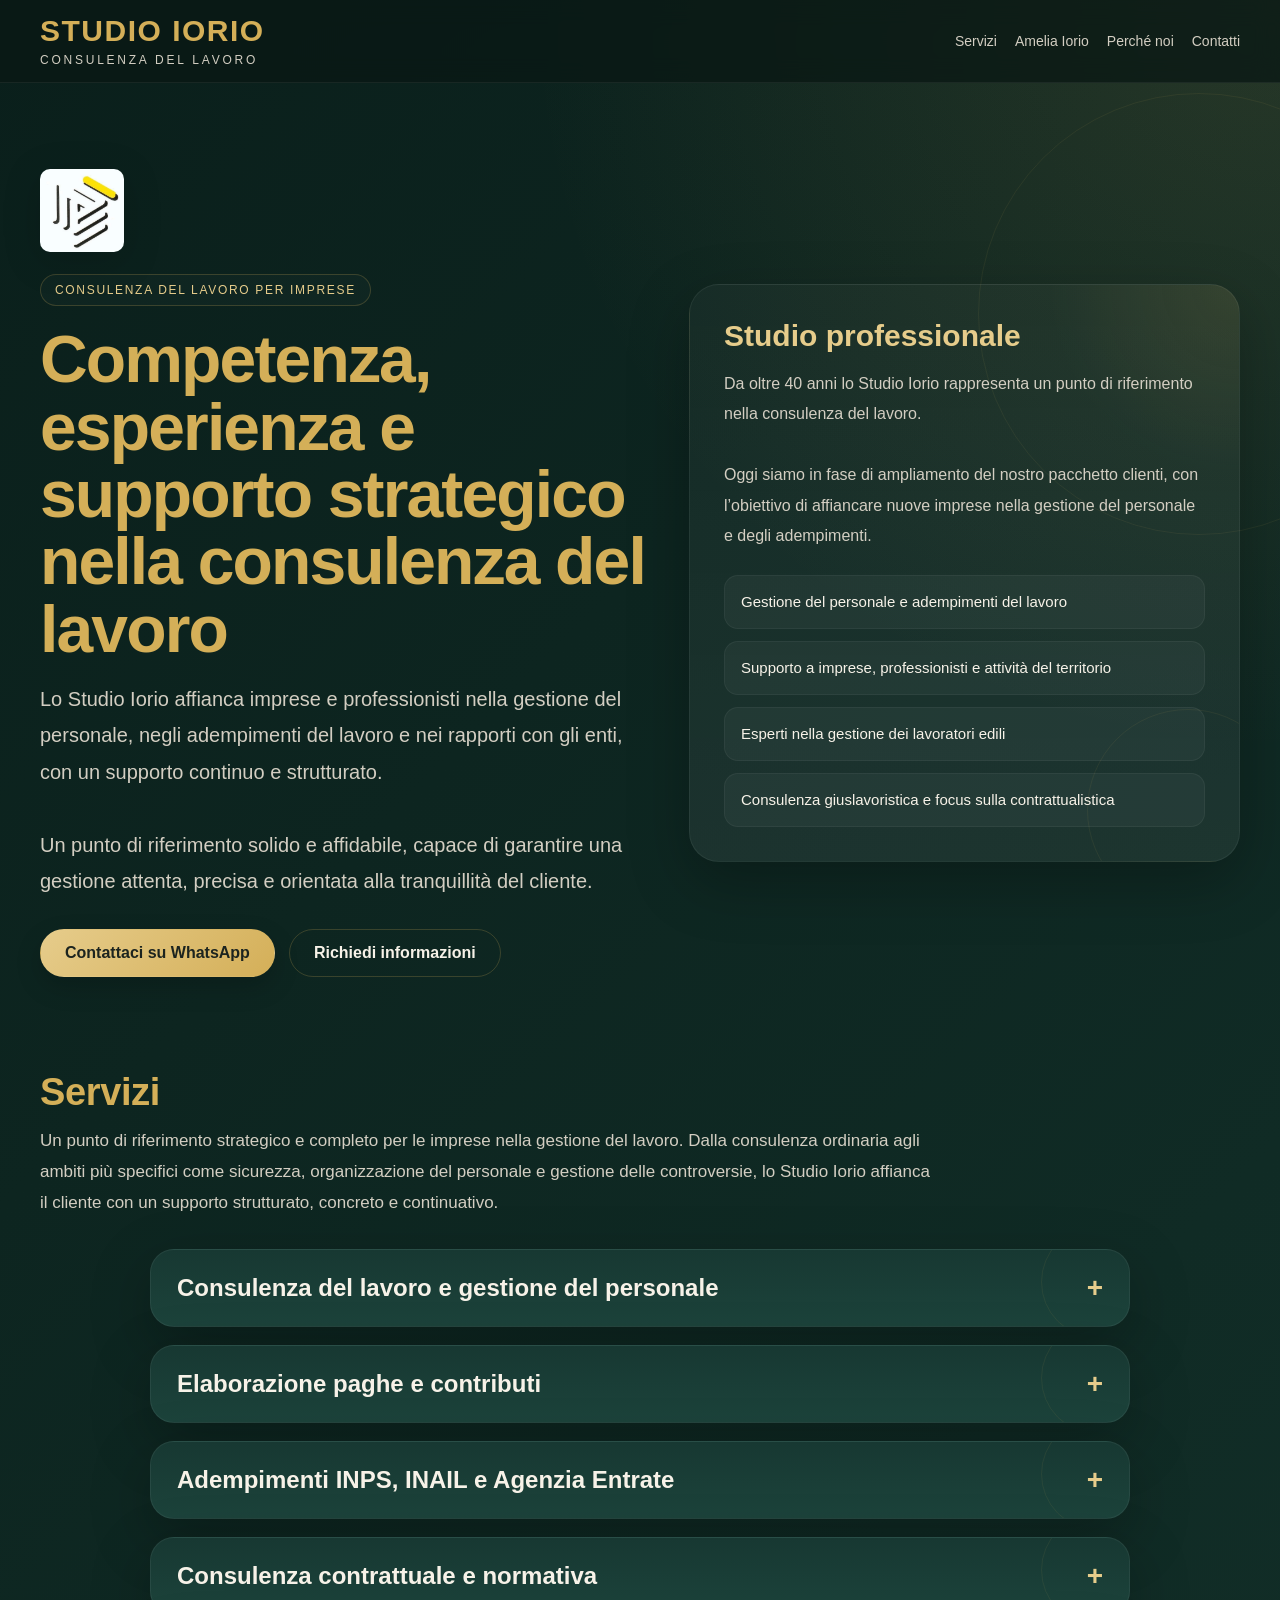
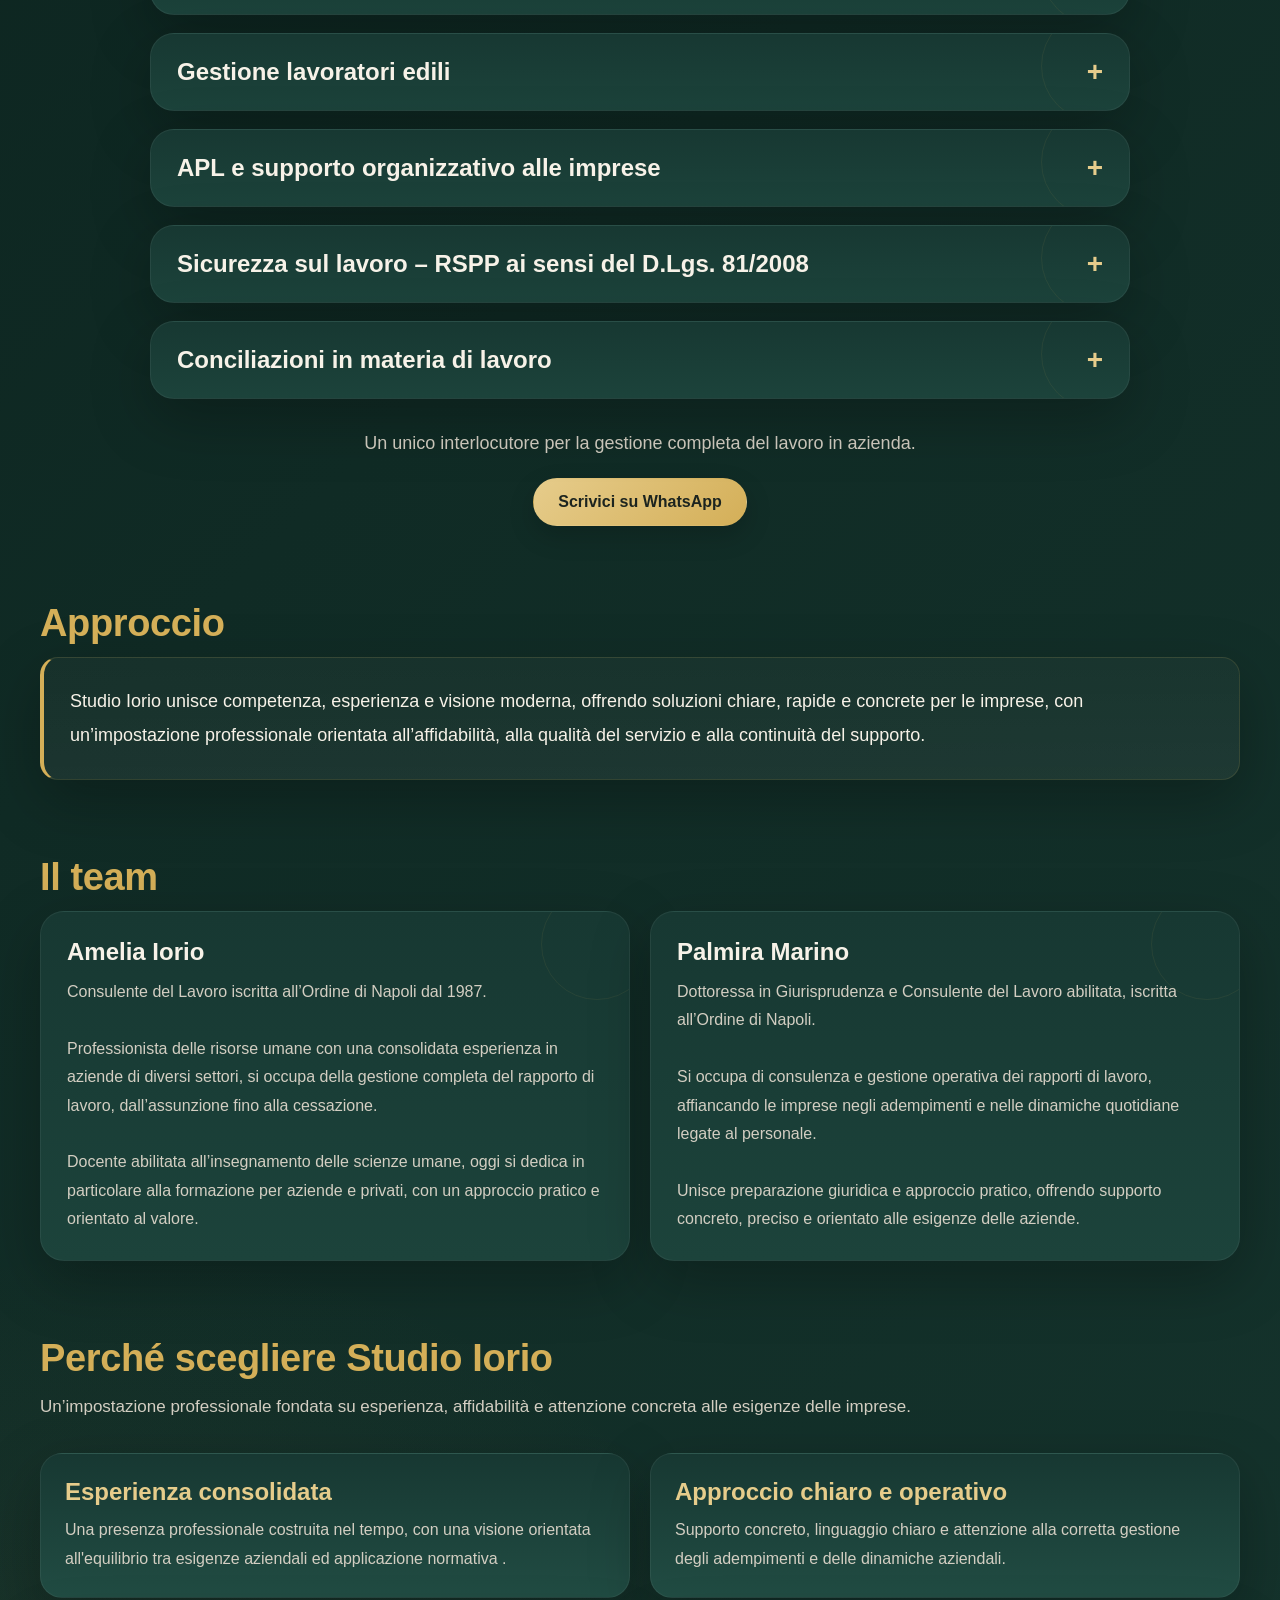
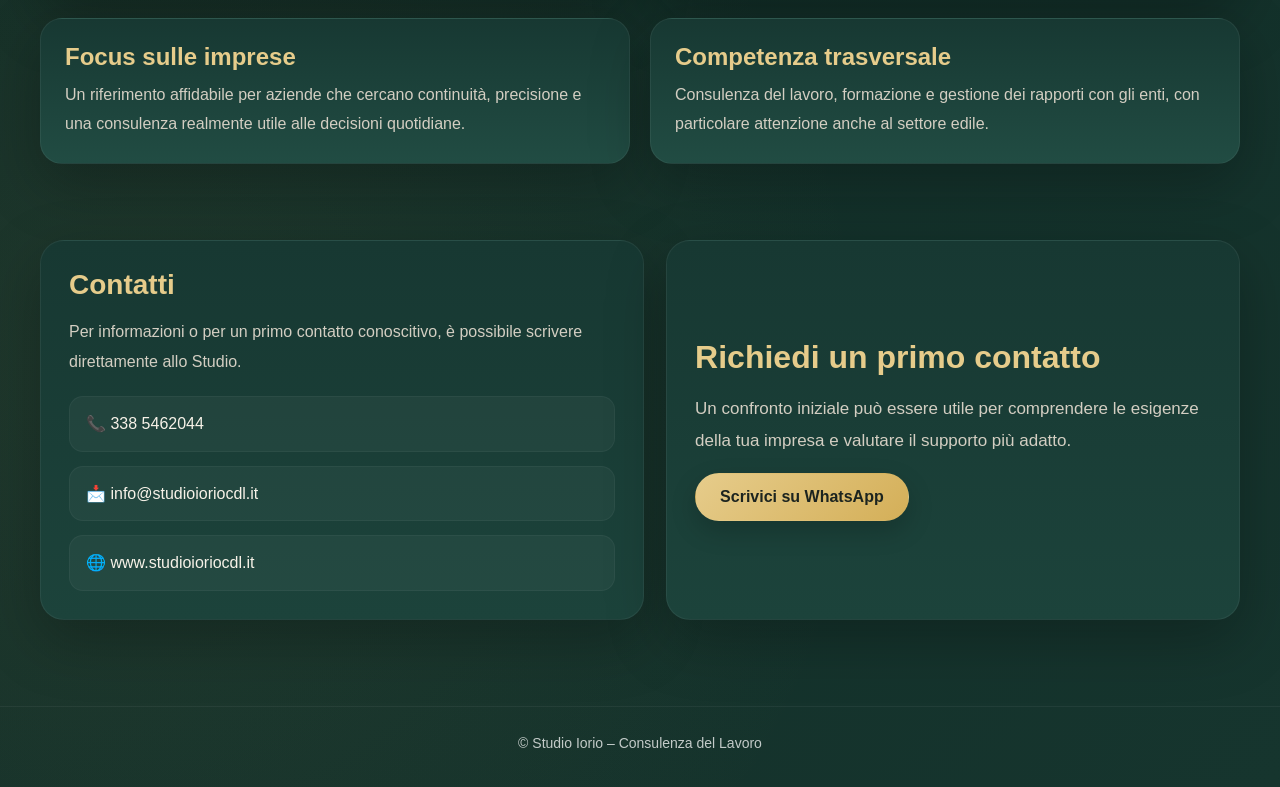
==== index.html @ 396cb338 "Update index.html Aggiornamento sezione servizi con menu a tendina" ====
<!DOCTYPE html>
<html lang="it">
<head>
  <meta charset="UTF-8" />
  <meta name="viewport" content="width=device-width, initial-scale=1.0" />
  <title>Studio Iorio | Consulenza del Lavoro</title>
  <meta name="description" content="Studio Iorio - Consulenza del Lavoro. Gestione del personale, paghe e contributi, adempimenti INPS, INAIL e supporto alle imprese." />
  <style>
    :root{
      --bg:#0a1f1b;
      --bg-2:#102b25;
      --bg-3:#16352e;
      --panel:#173832;
      --panel-2:#1c433b;
      --panel-3:#214c43;
      --gold:#d4af58;
      --gold-soft:#e6cc8b;
      --text:#f7f2e8;
      --muted:#d3cec2;
      --line:rgba(212,175,88,.22);
      --line-soft:rgba(255,255,255,.06);
      --shadow:0 20px 60px rgba(0,0,0,.26);
      --radius:24px;
      --max:1200px;
    }

    *{box-sizing:border-box}
    html{scroll-behavior:smooth}
    body{
      margin:0;
      font-family:-apple-system, BlinkMacSystemFont, "Segoe UI", Roboto, Arial, sans-serif;
      color:var(--text);
      background:
        radial-gradient(circle at top right, rgba(212,175,88,.13), transparent 18%),
        radial-gradient(circle at 10% 90%, rgba(212,175,88,.07), transparent 20%),
        linear-gradient(135deg, var(--bg) 0%, var(--bg-2) 46%, var(--bg-3) 100%);
    }

    .container{
      width:min(var(--max), calc(100% - 42px));
      margin:0 auto;
    }

    .topbar{
      position:sticky;
      top:0;
      z-index:50;
      backdrop-filter: blur(12px);
      background:rgba(10,24,21,.76);
      border-bottom:1px solid var(--line-soft);
    }

    .topbar-inner{
      display:flex;
      justify-content:space-between;
      align-items:center;
      gap:20px;
      padding:16px 0;
    }

    .brand{
      display:flex;
      flex-direction:column;
      line-height:1;
    }

    .brand-title{
      color:var(--gold);
      font-size:30px;
      font-weight:800;
      letter-spacing:.05em;
    }

    .brand-sub{
      color:var(--muted);
      font-size:12px;
      text-transform:uppercase;
      letter-spacing:.23em;
      margin-top:8px;
    }

    .nav{
      display:flex;
      gap:18px;
      align-items:center;
      flex-wrap:wrap;
    }

    .nav a{
      color:var(--muted);
      text-decoration:none;
      font-size:14px;
      transition:.2s ease;
    }

    .nav a:hover{
      color:var(--gold-soft);
    }

    .btn{
      display:inline-flex;
      align-items:center;
      justify-content:center;
      padding:14px 24px;
      border-radius:999px;
      text-decoration:none;
      font-weight:700;
      transition:.2s ease;
      border:1px solid transparent;
      cursor:pointer;
      white-space:nowrap;
    }

    .btn-primary{
      background:linear-gradient(135deg, var(--gold-soft), var(--gold));
      color:#1c241f;
      box-shadow:0 10px 26px rgba(0,0,0,.18);
    }

    .btn-primary:hover{
      transform:translateY(-1px);
      filter:brightness(1.03);
    }

    .btn-secondary{
      background:transparent;
      color:var(--text);
      border-color:var(--line);
    }

    .btn-secondary:hover{
      background:rgba(255,255,255,.04);
    }

    .hero{
      padding:86px 0 56px;
      position:relative;
      overflow:hidden;
    }

    .hero::before{
      content:"";
      position:absolute;
      right:-140px;
      top:10px;
      width:440px;
      height:440px;
      border-radius:50%;
      border:1px solid rgba(212,175,88,.08);
      pointer-events:none;
    }

    .hero-grid{
      display:grid;
      grid-template-columns:1.05fr .95fr;
      gap:40px;
      align-items:center;
    }

    .hero-logo{
      width:84px;
      height:auto;
      display:block;
      margin:0 0 22px;
      border-radius:10px;
      filter:drop-shadow(0 8px 18px rgba(0,0,0,.16));
    }

    .eyebrow{
      display:inline-block;
      color:var(--gold-soft);
      border:1px solid var(--line);
      border-radius:999px;
      padding:8px 14px;
      font-size:12px;
      text-transform:uppercase;
      letter-spacing:.14em;
      margin-bottom:20px;
      background:rgba(255,255,255,.02);
    }

    h1{
      margin:0 0 18px;
      font-size:66px;
      line-height:1.02;
      letter-spacing:-.028em;
      color:var(--gold);
      max-width:780px;
    }

    .hero p{
      margin:0;
      color:var(--muted);
      font-size:20px;
      line-height:1.82;
      max-width:760px;
    }

    .hero-actions{
      display:flex;
      gap:14px;
      margin-top:30px;
      flex-wrap:wrap;
    }

    .hero-card{
      background:
        radial-gradient(circle at top right, rgba(212,175,88,.10), transparent 24%),
        linear-gradient(180deg, rgba(255,255,255,.03), rgba(255,255,255,.06));
      border:1px solid rgba(255,255,255,.06);
      border-radius:30px;
      padding:34px;
      box-shadow:var(--shadow);
      position:relative;
      overflow:hidden;
    }

    .hero-card::after{
      content:"";
      position:absolute;
      right:-50px;
      bottom:-50px;
      width:200px;
      height:200px;
      border-radius:50%;
      border:1px solid rgba(212,175,88,.08);
      pointer-events:none;
    }

    .hero-card h2{
      margin:0 0 16px;
      color:var(--gold-soft);
      font-size:30px;
    }

    .hero-card p{
      font-size:16px;
      line-height:1.9;
      color:var(--muted);
    }

    .mini-points{
      display:grid;
      gap:12px;
      margin-top:24px;
    }

    .mini-point{
      padding:14px 16px;
      background:rgba(255,255,255,.04);
      border:1px solid rgba(255,255,255,.05);
      border-radius:14px;
      color:var(--text);
      font-size:15px;
      line-height:1.6;
    }

    .section{
      padding:38px 0;
    }

    .section-title{
      color:var(--gold);
      font-size:38px;
      margin:0 0 12px;
      letter-spacing:-.01em;
    }

    .section-intro{
      margin:0 0 30px;
      color:var(--muted);
      font-size:17px;
      line-height:1.82;
      max-width:900px;
    }

    .services{
      display:grid;
      grid-template-columns:repeat(2, 1fr);
      gap:20px;
    }

    .service-card{
      background:linear-gradient(180deg, var(--panel), var(--panel-2));
      border:1px solid rgba(255,255,255,.06);
      border-radius:var(--radius);
      padding:26px;
      box-shadow:var(--shadow);
      transition:.2s ease;
      position:relative;
      overflow:hidden;
    }

    .service-card::before{
      content:"";
      position:absolute;
      right:-24px;
      top:-24px;
      width:110px;
      height:110px;
      border-radius:50%;
      border:1px solid rgba(212,175,88,.08);
      pointer-events:none;
    }

    .service-card:hover{
      transform:translateY(-2px);
      border-color:rgba(212,175,88,.22);
    }

    .service-card h3{
      margin:0 0 12px;
      color:var(--text);
      font-size:24px;
    }

    .service-card p{
      margin:0;
      color:var(--muted);
      font-size:16px;
      line-height:1.78;
    }
        .services-accordion{
      max-width: 980px;
      margin: 0 auto;
      display: grid;
      gap: 18px;
    }

    .accordion-item{
      background: linear-gradient(180deg, var(--panel), var(--panel-2));
      border: 1px solid rgba(255,255,255,.06);
      border-radius: var(--radius);
      box-shadow: var(--shadow);
      overflow: hidden;
      position: relative;
    }

    .accordion-item::before{
      content:"";
      position:absolute;
      right:-24px;
      top:-24px;
      width:110px;
      height:110px;
      border-radius:50%;
      border:1px solid rgba(212,175,88,.08);
      pointer-events:none;
    }

    .accordion-header{
      width:100%;
      background: transparent;
      border: none;
      color: var(--text);
      text-align: left;
      padding: 24px 26px;
      font-size: 24px;
      font-weight: 700;
      cursor: pointer;
      display:flex;
      align-items:center;
      justify-content:space-between;
      gap:20px;
    }

    .accordion-header span{
      color: var(--gold-soft);
      font-size: 28px;
      line-height: 1;
      transition: transform .2s ease;
      flex-shrink: 0;
    }

    .accordion-item.active .accordion-header span{
      transform: rotate(45deg);
    }

    .accordion-content{
      display: none;
      padding: 0 26px 24px 26px;
      color: var(--muted);
      font-size: 16px;
      line-height: 1.85;
      max-width: 92%;
    }

    .accordion-item.active .accordion-content{
      display:block;
    }

    .services-cta{
      margin-top: 28px;
      text-align:center;
    }

    .services-cta p{
      margin: 0 0 18px 0;
      color: var(--muted);
      font-size: 18px;
      line-height: 1.8;
    }

    .approach-box,
    .bio-box{
      background:linear-gradient(180deg, rgba(255,255,255,.03), rgba(255,255,255,.05));
      border:1px solid rgba(212,175,88,.14);
      border-left:4px solid var(--gold);
      border-radius:18px;
      padding:26px;
      box-shadow:var(--shadow);
    }

    .approach-box p,
    .bio-box p{
      margin:0;
      color:var(--text);
      font-size:18px;
      line-height:1.92;
    }

    .why-grid{
      display:grid;
      grid-template-columns:repeat(2, 1fr);
      gap:20px;
    }

    .why-card{
      background:linear-gradient(180deg, var(--panel), var(--panel-3));
      border:1px solid rgba(255,255,255,.06);
      border-radius:22px;
      padding:24px;
      box-shadow:var(--shadow);
    }

    .why-card h3{
      margin:0 0 10px;
      color:var(--gold-soft);
      font-size:24px;
    }

    .why-card p{
      margin:0;
      color:var(--muted);
      line-height:1.8;
      font-size:16px;
    }

    .contact-wrap{
      display:grid;
      grid-template-columns:1fr .95fr;
      gap:22px;
      align-items:stretch;
    }

    .contact-box{
      background:linear-gradient(180deg, var(--panel), var(--panel-2));
      border:1px solid rgba(255,255,255,.06);
      border-radius:var(--radius);
      padding:28px;
      box-shadow:var(--shadow);
    }

    .contact-box h3{
      margin:0 0 16px;
      color:var(--gold-soft);
      font-size:28px;
    }

    .contact-box p{
      margin:0 0 20px;
      color:var(--muted);
      line-height:1.85;
      font-size:16px;
    }

    .contact-list{
      display:grid;
      gap:14px;
      margin-top:18px;
    }

    .contact-item{
      padding:14px 16px;
      border-radius:14px;
      background:rgba(255,255,255,.04);
      border:1px solid rgba(255,255,255,.04);
      color:var(--text);
      font-size:16px;
      line-height:1.6;
    }

    .cta-panel{
      display:flex;
      flex-direction:column;
      justify-content:center;
      align-items:flex-start;
      gap:16px;
    }

    .cta-panel strong{
      color:var(--gold-soft);
      font-size:32px;
      line-height:1.2;
    }

    .cta-panel span{
      color:var(--muted);
      font-size:17px;
      line-height:1.9;
    }

    footer{
      margin-top:48px;
      padding:28px 0 36px;
      border-top:1px solid rgba(255,255,255,.05);
      text-align:center;
      font-size:14px;
      color:rgba(255,255,255,.74);
    }

    @media (max-width: 920px){
      .hero-grid,
      .services,
      .why-grid,
      .contact-wrap{
        grid-template-columns:1fr;
      }

      .topbar-inner{
        flex-direction:column;
        align-items:flex-start;
      }

      .nav{gap:12px}
      h1{font-size:44px}
      .hero p{font-size:18px}
    }
  </style>
</head>
<body>

  <header class="topbar">
    <div class="container topbar-inner">
      <div class="brand">
        <div class="brand-title">STUDIO IORIO</div>
        <div class="brand-sub">Consulenza del Lavoro</div>
      </div>

      <nav class="nav">
        <a href="#servizi">Servizi</a>
        <a href="#amelia-iorio">Amelia Iorio</a>
        <a href="#perche-sceglierci">Perché noi</a>
        <a href="#contatti">Contatti</a>
      </nav>
    </div>
  </header>

  <main>
    <section class="hero">
      <div class="container hero-grid">
        <div>
          <img src="logo-cdl.jpg" alt="Logo CdL" class="hero-logo">
          <div class="eyebrow">Consulenza del lavoro per imprese</div>
          <h1>Competenza, esperienza e supporto strategico nella consulenza del lavoro</h1>
          <p>
  Lo Studio Iorio affianca imprese e professionisti nella gestione del personale, negli adempimenti del lavoro e nei rapporti con gli enti, con un supporto continuo e strutturato.<br><br>
  Un punto di riferimento solido e affidabile, capace di garantire una gestione attenta, precisa e orientata alla tranquillità del cliente.
</p>

          <div class="hero-actions">
            <a class="btn btn-primary" href="https://wa.me/393385462044?text=Buongiorno%2C%20vorrei%20ricevere%20informazioni%20sui%20servizi%20dello%20Studio%20Iorio" target="_blank">Contattaci su WhatsApp</a>
            <a class="btn btn-secondary" href="#contatti">Richiedi informazioni</a>
          </div>
        </div>

        <div class="hero-card">
          <h2>Studio professionale</h2>
         <p>
  Da oltre 40 anni lo Studio Iorio rappresenta un punto di riferimento nella consulenza del lavoro.<br><br>
  Oggi siamo in fase di ampliamento del nostro pacchetto clienti, con l’obiettivo di affiancare nuove imprese nella gestione del personale e degli adempimenti.
</p>

          <div class="mini-points">
            <div class="mini-point">Gestione del personale e adempimenti del lavoro</div>
            <div class="mini-point">Supporto a imprese, professionisti e attività del territorio</div>
            <div class="mini-point">Esperti nella gestione dei lavoratori edili</div>
            <div class="mini-point">Consulenza giuslavoristica e focus sulla contrattualistica</div>
          </div>
        </div>
      </div>
    </section>

       <section id="servizi" class="section">
      <div class="container">
        <h2 class="section-title">Servizi</h2>
        <p class="section-intro">
          Un punto di riferimento strategico e completo per le imprese nella gestione del lavoro.
          Dalla consulenza ordinaria agli ambiti più specifici come sicurezza, organizzazione del personale e gestione delle controversie, lo Studio Iorio affianca il cliente con un supporto strutturato, concreto e continuativo.
        </p>

        <div class="services-accordion">

          <div class="accordion-item">
            <button class="accordion-header">
              Consulenza del lavoro e gestione del personale
              <span>+</span>
            </button>
            <div class="accordion-content">
              Dall’instaurazione del rapporto di lavoro alla sua cessazione, con supporto costante nelle dinamiche amministrative, organizzative e nella corretta gestione del personale dipendente.
            </div>
          </div>

          <div class="accordion-item">
            <button class="accordion-header">
              Elaborazione paghe e contributi
              <span>+</span>
            </button>
            <div class="accordion-content">
              Cedolini paga, CU, F24, Uniemens e gestione completa degli adempimenti periodici connessi al personale, con attenzione alla precisione operativa e alla continuità del servizio.
            </div>
          </div>

          <div class="accordion-item">
            <button class="accordion-header">
              Adempimenti INPS, INAIL e Agenzia Entrate
              <span>+</span>
            </button>
            <div class="accordion-content">
              Gestione puntuale e conforme delle posizioni aziendali, delle scadenze e dei rapporti con gli enti, per garantire al cliente serenità e controllo degli adempimenti.
            </div>
          </div>

          <div class="accordion-item">
            <button class="accordion-header">
              Consulenza contrattuale e normativa
              <span>+</span>
            </button>
            <div class="accordion-content">
              Supporto nelle scelte aziendali, nella corretta applicazione dei contratti collettivi e nella gestione dei rapporti di lavoro, con attenzione agli equilibri tra esigenze imprenditoriali e rispetto della normativa.
            </div>
          </div>

          <div class="accordion-item">
            <button class="accordion-header">
              Gestione lavoratori edili
              <span>+</span>
            </button>
            <div class="accordion-content">
              Assistenza specializzata nella gestione dei lavoratori edili, con attenzione agli aspetti contrattuali, contributivi e agli adempimenti specifici del settore.
            </div>
          </div>

          <div class="accordion-item">
            <button class="accordion-header">
              APL e supporto organizzativo alle imprese
              <span>+</span>
            </button>
            <div class="accordion-content">
              Affiancamento nella gestione delle risorse umane e nell’organizzazione del lavoro in azienda, con un approccio pratico, operativo e orientato all’efficienza.
            </div>
          </div>

          <div class="accordion-item">
            <button class="accordion-header">
              Sicurezza sul lavoro – RSPP ai sensi del D.Lgs. 81/2008
              <span>+</span>
            </button>
            <div class="accordion-content">
              Supporto in materia di sicurezza sul lavoro e assunzione dell’incarico di RSPP ai sensi del D.Lgs. 81/2008, con attenzione agli obblighi aziendali e alla corretta gestione documentale.
            </div>
          </div>

          <div class="accordion-item">
            <button class="accordion-header">
              Conciliazioni in materia di lavoro
              <span>+</span>
            </button>
            <div class="accordion-content">
              Assistenza nella gestione delle controversie in materia di lavoro e nelle procedure conciliative, con l’obiettivo di tutelare l’azienda e ridurre il rischio di contenzioso.
            </div>
          </div>

        </div>

        <div class="services-cta">
          <p>
            Un unico interlocutore per la gestione completa del lavoro in azienda.
          </p>
          <a class="btn btn-primary" href="https://wa.me/393385462044?text=Buongiorno%2C%20vorrei%20ricevere%20informazioni%20sui%20servizi%20dello%20Studio%20Iorio" target="_blank">
            Scrivici su WhatsApp
          </a>
        </div>
      </div>
    </section>

    <section id="approccio" class="section">
      <div class="container">
        <h2 class="section-title">Approccio</h2>
        <div class="approach-box">
          <p>
            Studio Iorio unisce competenza, esperienza e visione moderna, offrendo soluzioni chiare, rapide e concrete per le imprese, con un’impostazione professionale orientata all’affidabilità, alla qualità del servizio e alla continuità del supporto.
          </p>
        </div>
      </div>
    </section>

    <section id="amelia-iorio" class="section">
  <div class="container">
    <h2 class="section-title">Il team</h2>

    <div class="services">

      <!-- AMELIA IORIO -->
      <article class="service-card">
        <h3>Amelia Iorio</h3>
        <p>
          Consulente del Lavoro iscritta all’Ordine di Napoli dal 1987.<br><br>
          Professionista delle risorse umane con una consolidata esperienza in aziende di diversi settori, si occupa della gestione completa del rapporto di lavoro, dall’assunzione fino alla cessazione.<br><br>
          Docente abilitata all’insegnamento delle scienze umane, oggi si dedica in particolare alla formazione per aziende e privati, con un approccio pratico e orientato al valore.
        </p>
      </article>

      <!-- PALMIRA MARINO -->
      <article class="service-card">
        <h3>Palmira Marino</h3>
        <p>
          Dottoressa in Giurisprudenza e Consulente del Lavoro abilitata, iscritta all’Ordine di Napoli.<br><br>
          Si occupa di consulenza e gestione operativa dei rapporti di lavoro, affiancando le imprese negli adempimenti e nelle dinamiche quotidiane legate al personale.<br><br>
          Unisce preparazione giuridica e approccio pratico, offrendo supporto concreto, preciso e orientato alle esigenze delle aziende.
        </p>
      </article>

    </div>
  </div>
</section>

    <section id="perche-sceglierci" class="section">
      <div class="container">
        <h2 class="section-title">Perché scegliere Studio Iorio</h2>
        <p class="section-intro">
          Un’impostazione professionale fondata su esperienza, affidabilità e attenzione concreta alle esigenze delle imprese.
        </p>

        <div class="why-grid">
          <article class="why-card">
            <h3>Esperienza consolidata</h3>
            <p>
              Una presenza professionale costruita nel tempo, con una visione orientata all'equilibrio tra esigenze aziendali ed applicazione normativa .
            </p>
          </article>

          <article class="why-card">
            <h3>Approccio chiaro e operativo</h3>
            <p>
              Supporto concreto, linguaggio chiaro e attenzione alla corretta gestione degli adempimenti e delle dinamiche aziendali.
            </p>
          </article>

          <article class="why-card">
            <h3>Focus sulle imprese</h3>
            <p>
              Un riferimento affidabile per aziende che cercano continuità, precisione e una consulenza realmente utile alle decisioni quotidiane.
            </p>
          </article>

          <article class="why-card">
            <h3>Competenza trasversale</h3>
            <p>
              Consulenza del lavoro, formazione e gestione dei rapporti con gli enti, con particolare attenzione anche al settore edile.
            </p>
          </article>
        </div>
      </div>
    </section>

    <section id="contatti" class="section">
      <div class="container contact-wrap">
        <div class="contact-box">
          <h3>Contatti</h3>
          <p>
            Per informazioni o per un primo contatto conoscitivo, è possibile scrivere direttamente allo Studio.
          </p>

          <div class="contact-list">
            <div class="contact-item">📞 338 5462044</div>
            <div class="contact-item">📩 info@studioioriocdl.it</div>
            <div class="contact-item">🌐 www.studioioriocdl.it</div>
          </div>
        </div>

        <div class="contact-box cta-panel">
          <strong>Richiedi un primo contatto</strong>
          <span>
            Un confronto iniziale può essere utile per comprendere le esigenze della tua impresa e valutare il supporto più adatto.
          </span>
          <a class="btn btn-primary" href="https://wa.me/393385462044?text=Buongiorno%2C%20vorrei%20ricevere%20informazioni%20sui%20servizi%20dello%20Studio%20Iorio" target="_blank">Scrivici su WhatsApp</a>
        </div>
      </div>
    </section>
  </main>

  <footer>
    © Studio Iorio – Consulenza del Lavoro 
  </footer>

  <script>
    document.querySelectorAll('.accordion-header').forEach(button => {
      button.addEventListener('click', () => {
        const item = button.parentElement;
        item.classList.toggle('active');
      });
    });
  </script>

</body>
</html>

</body>
</html>
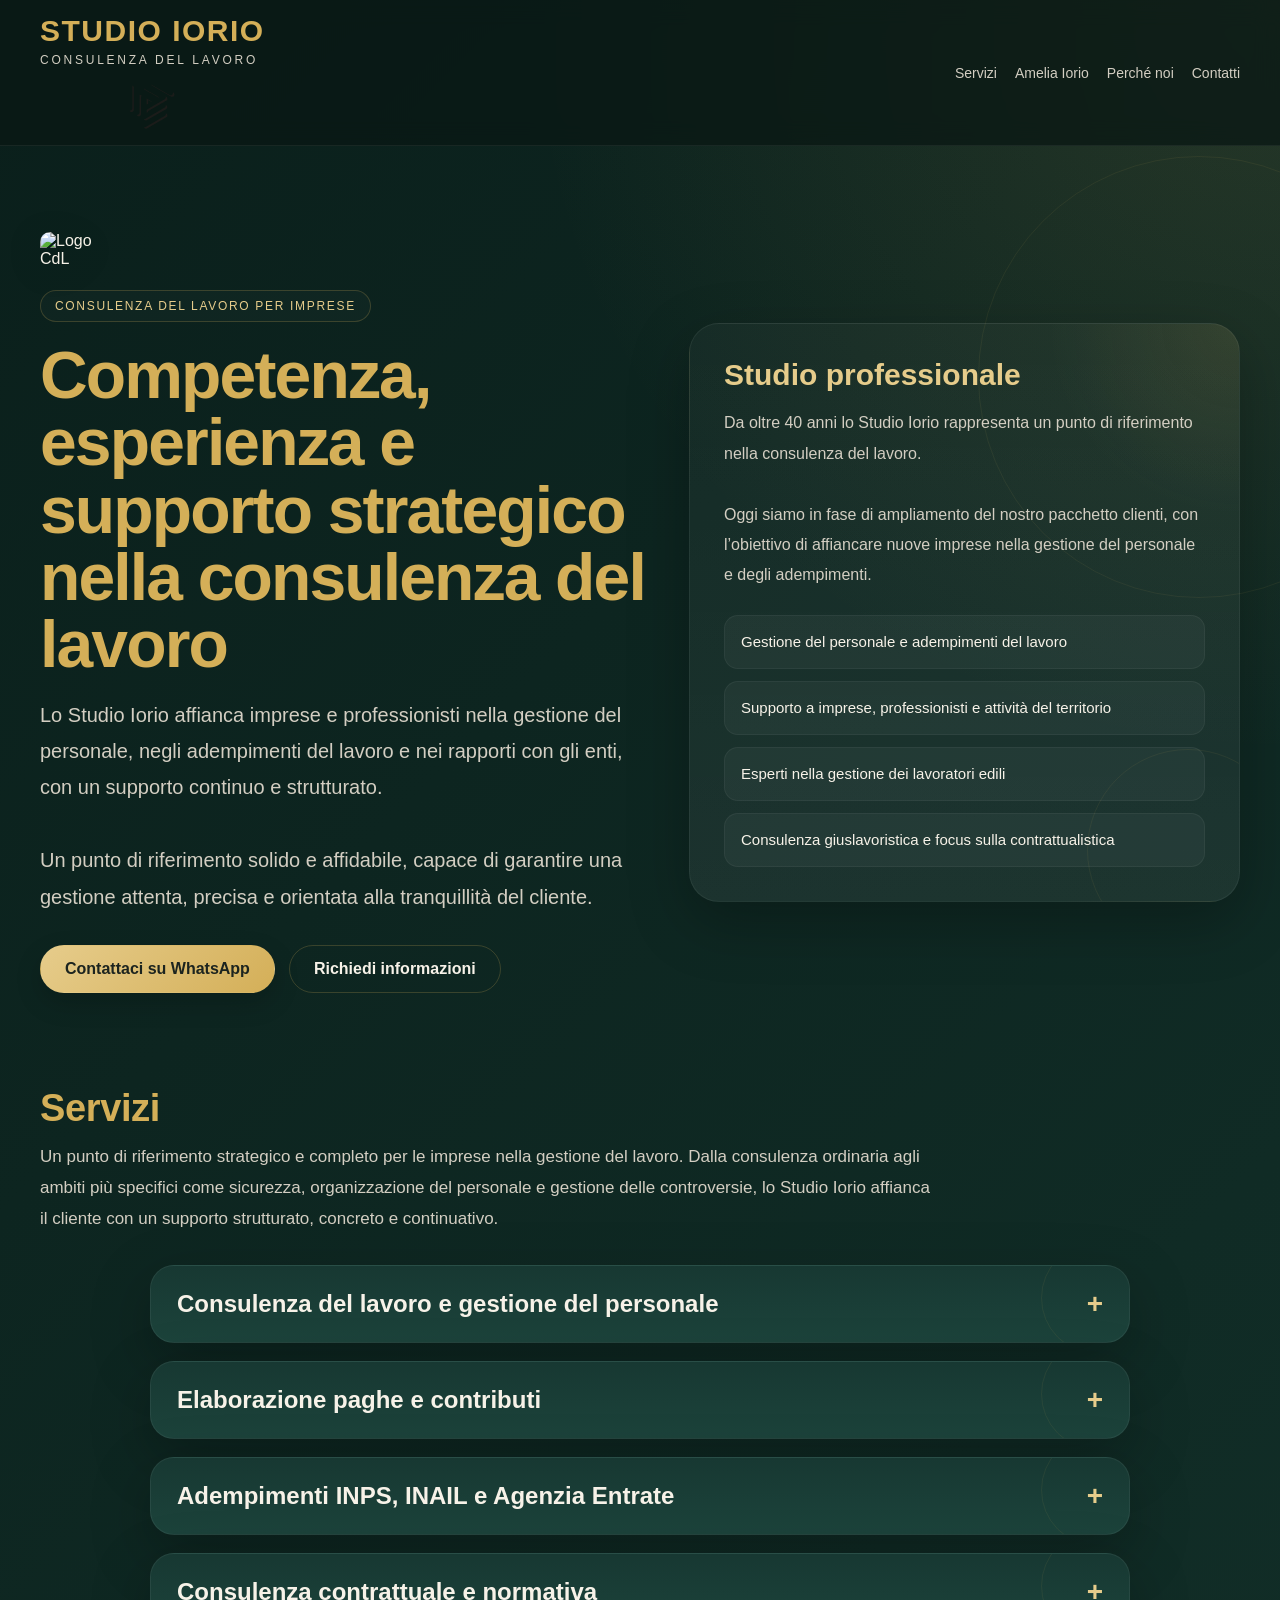
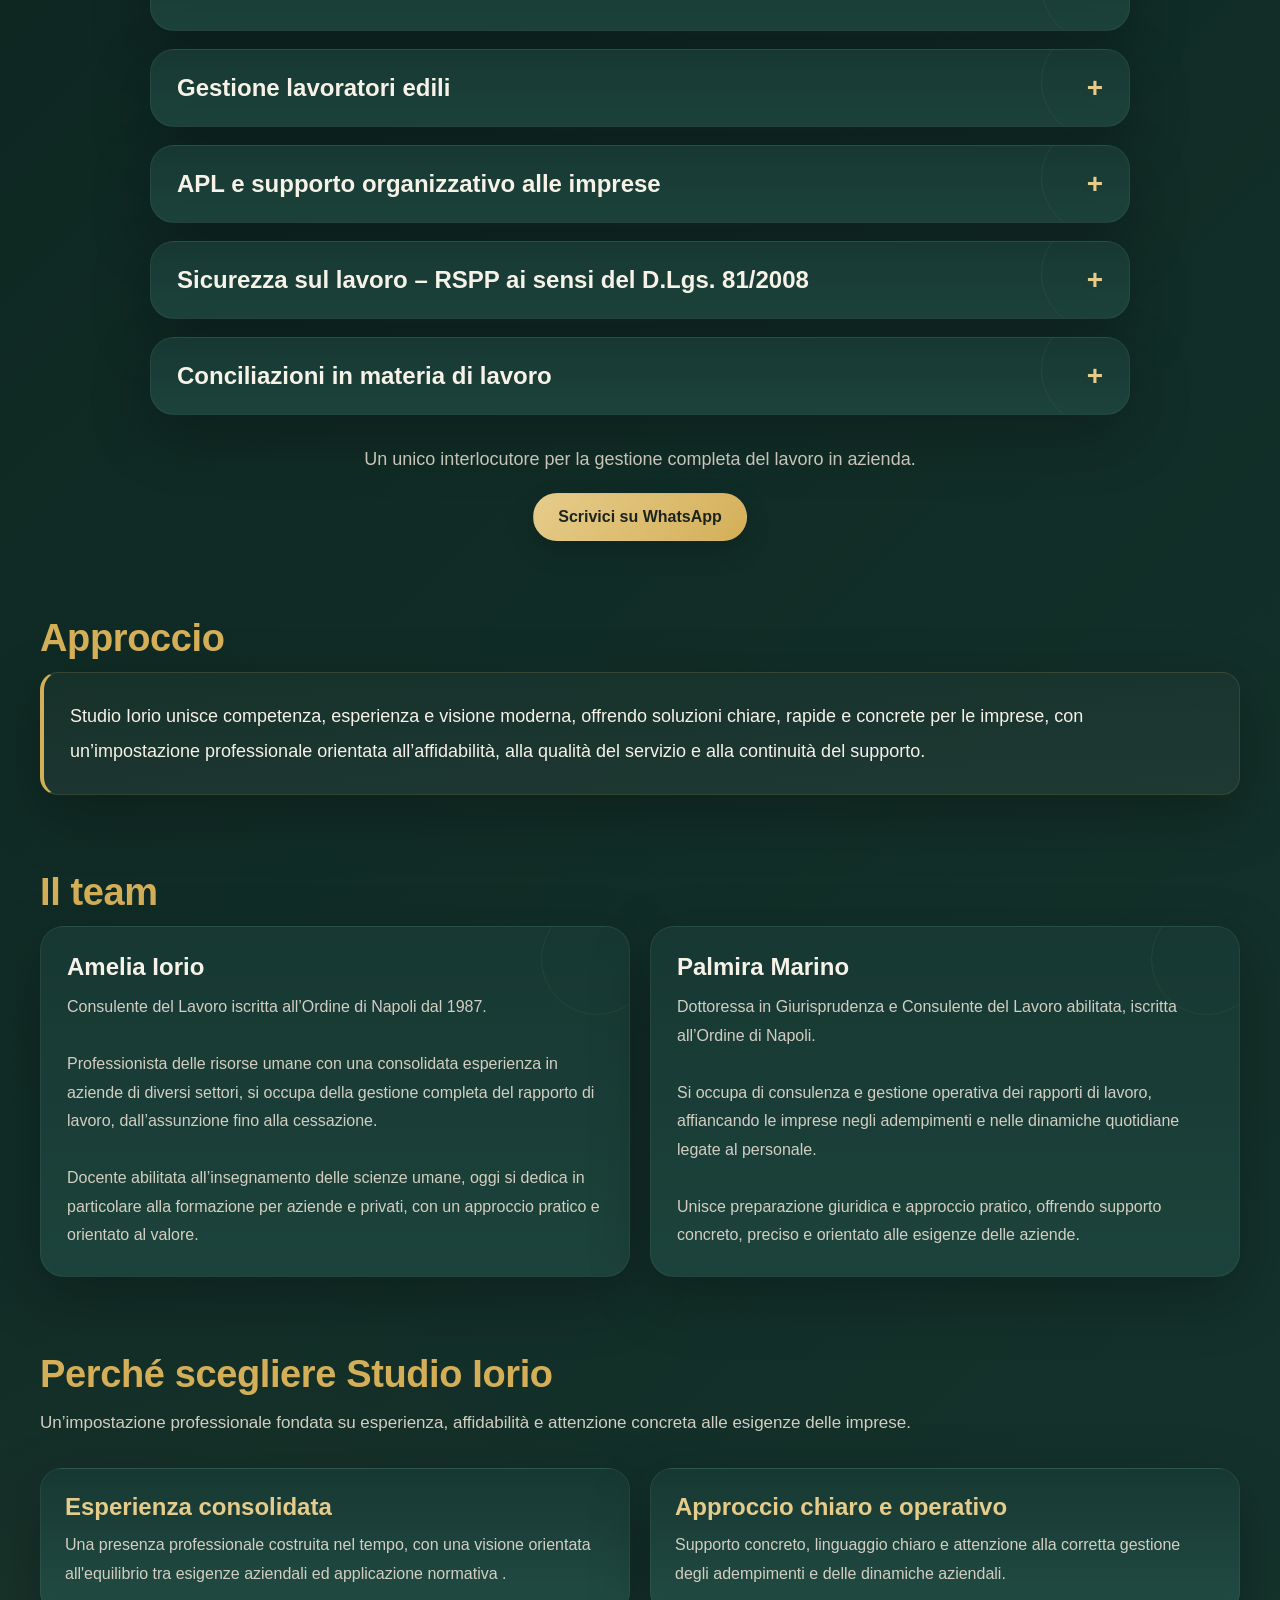
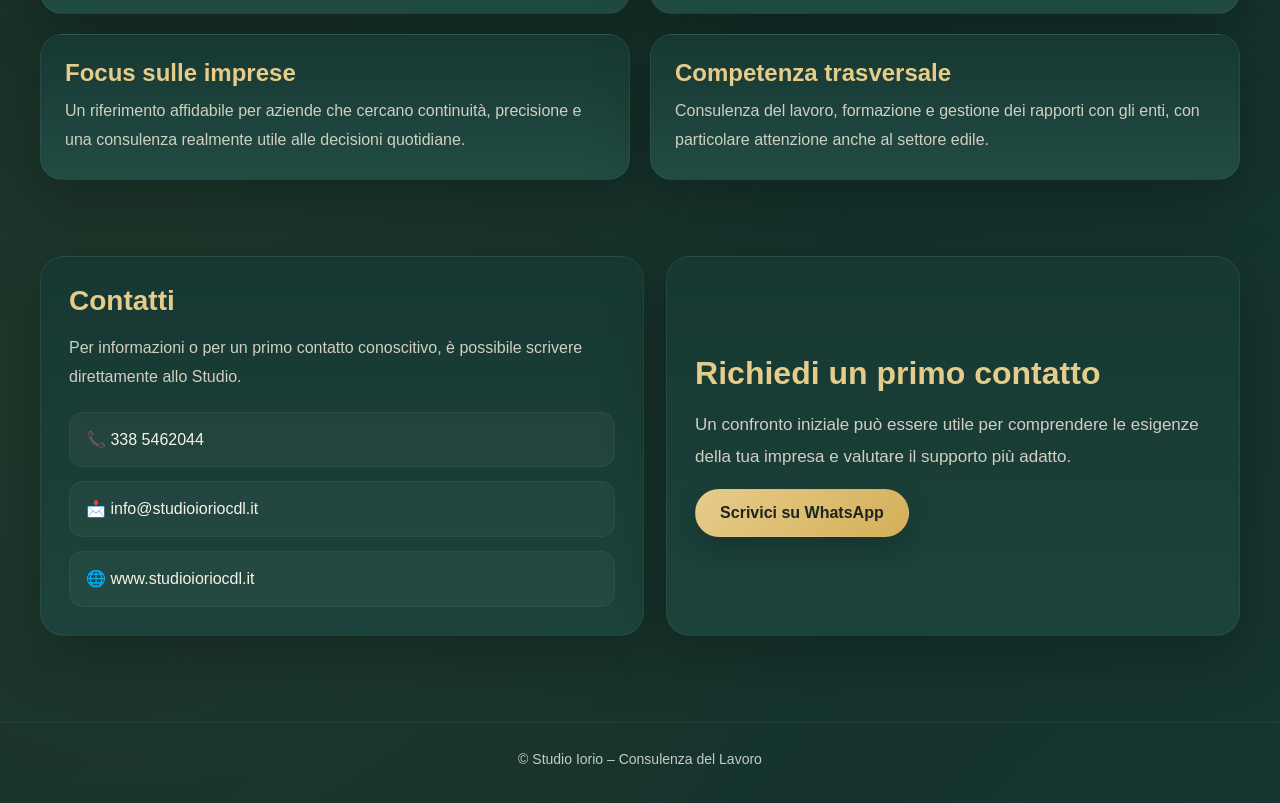
==== commit 4603fa63: "Update index.html" ====
--- a/index.html
+++ b/index.html
@@ -518,8 +518,22 @@
       font-size:14px;
       color:rgba(255,255,255,.74);
     }
-
-    @media (max-width: 920px){
+.brand{
+  display:flex;
+  align-items:center;
+  gap:18px;
+}
+
+.brand-left{
+  display:flex;
+  flex-direction:column;
+}
+
+.brand-logo-cdl{
+  width:46px;
+  height:auto;
+  opacity:.95;
+}    @media (max-width: 920px){
       .hero-grid,
       .services,
       .why-grid,
@@ -542,10 +556,14 @@
 
   <header class="topbar">
     <div class="container topbar-inner">
-      <div class="brand">
-        <div class="brand-title">STUDIO IORIO</div>
-        <div class="brand-sub">Consulenza del Lavoro</div>
-      </div>
+    <div class="brand">
+  <div class="brand-left">
+    <div class="brand-title">STUDIO IORIO</div>
+    <div class="brand-sub">Consulenza del Lavoro</div>
+  </div>
+
+  <img src="logo-cdl-line.svg" alt="Logo Consulenti del Lavoro" class="brand-logo-cdl">
+</div>
 
       <nav class="nav">
         <a href="#servizi">Servizi</a>
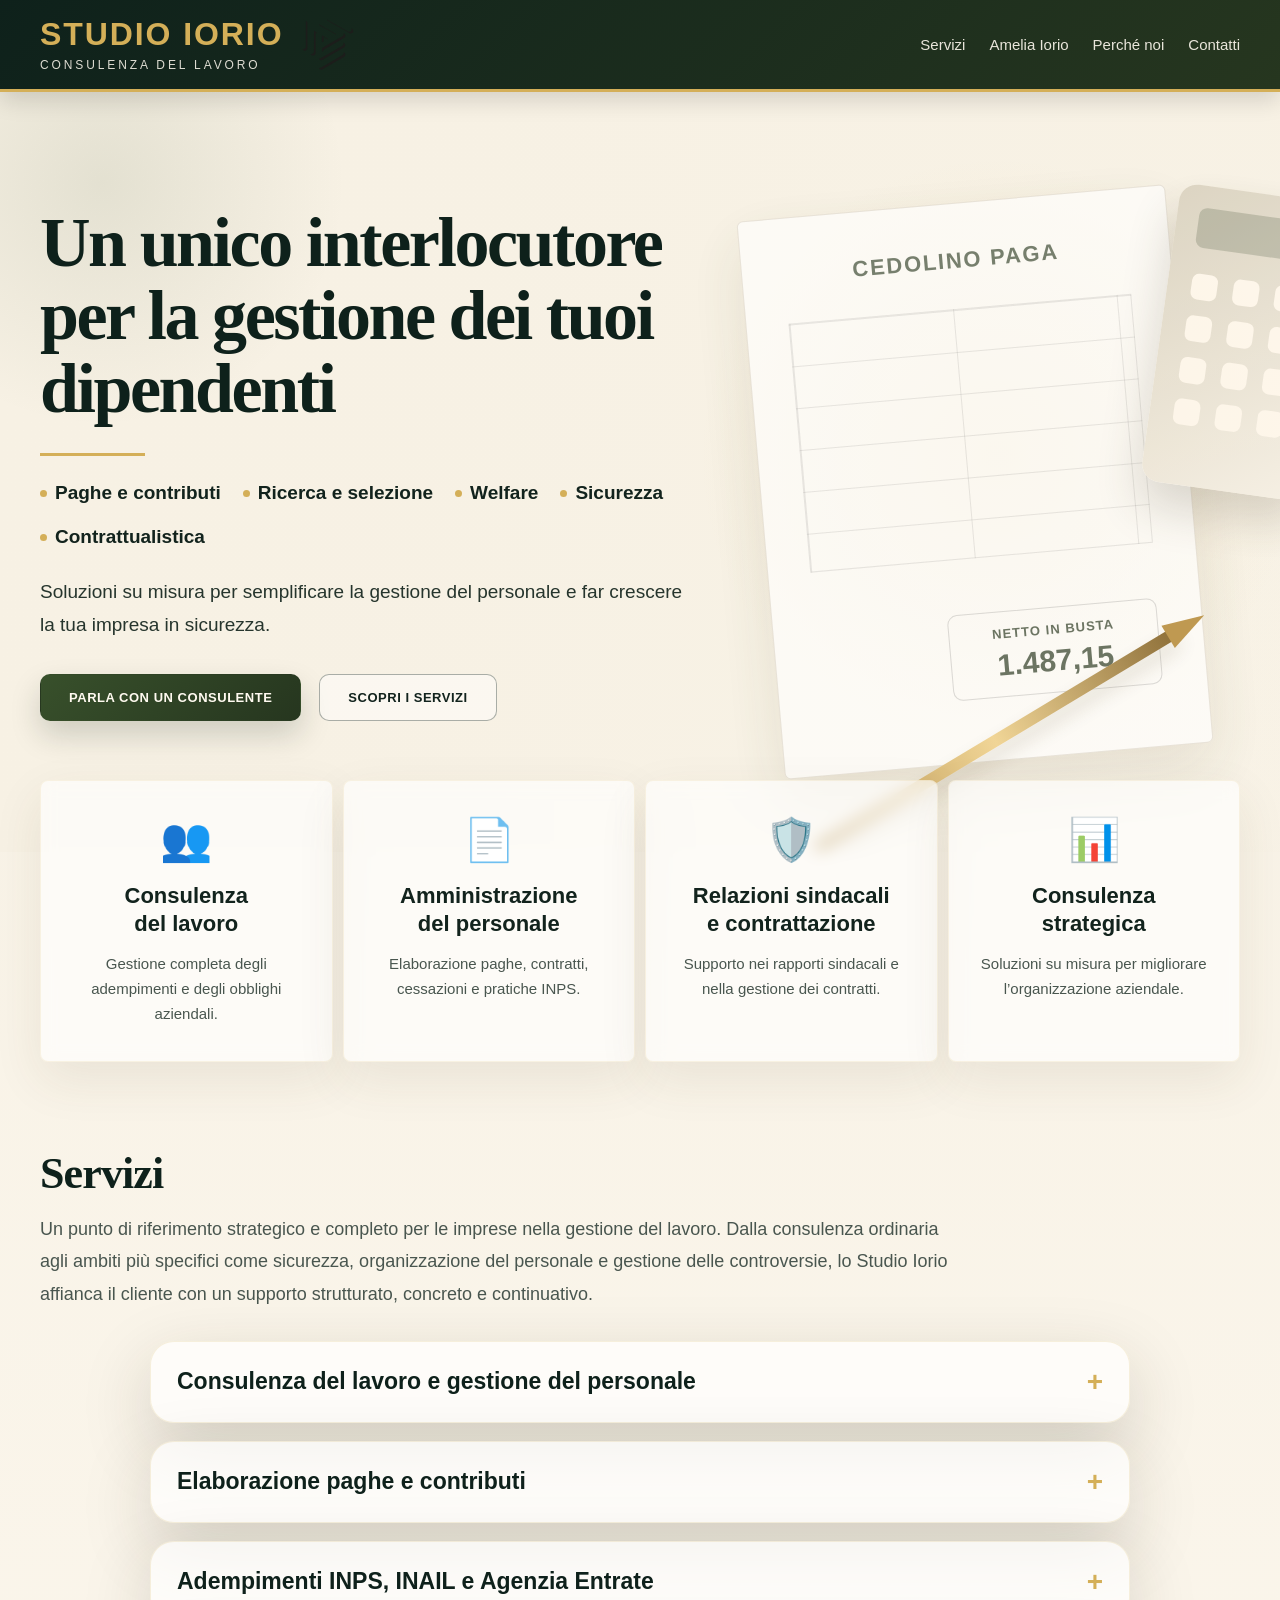
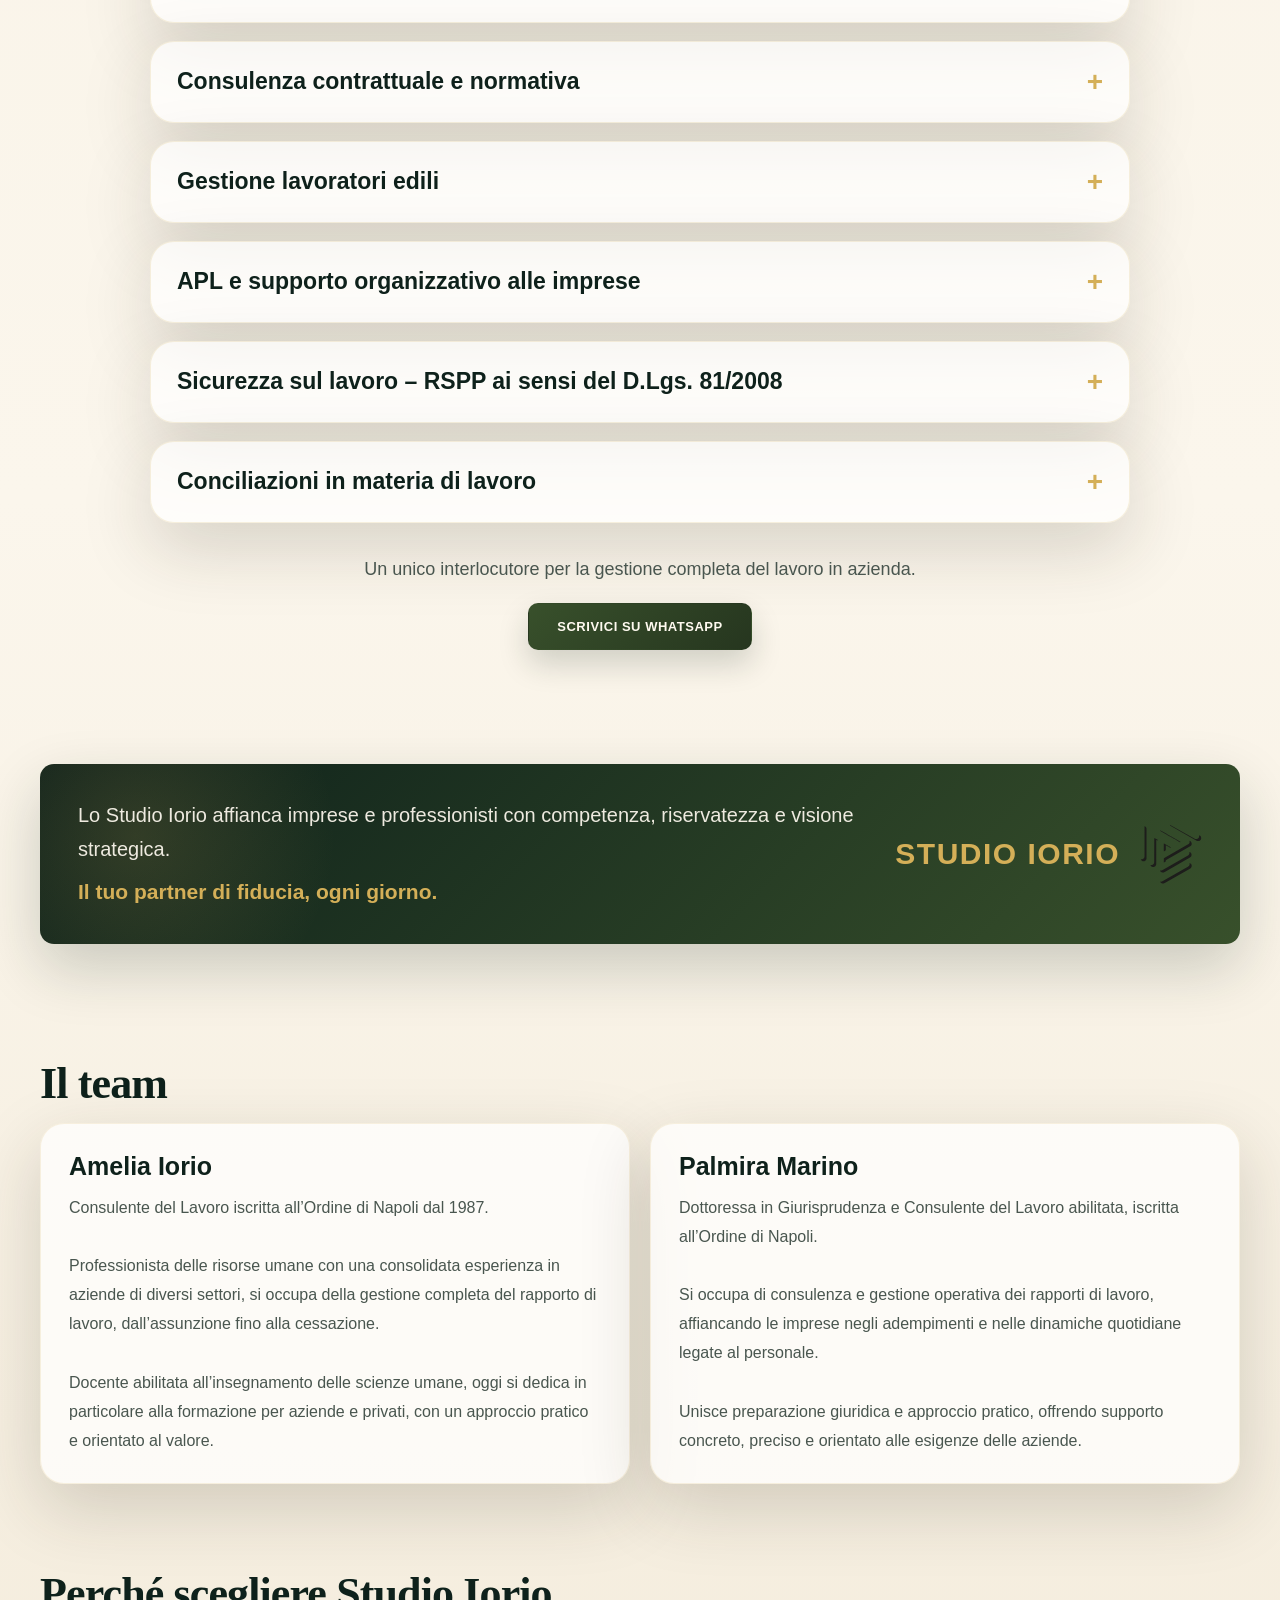
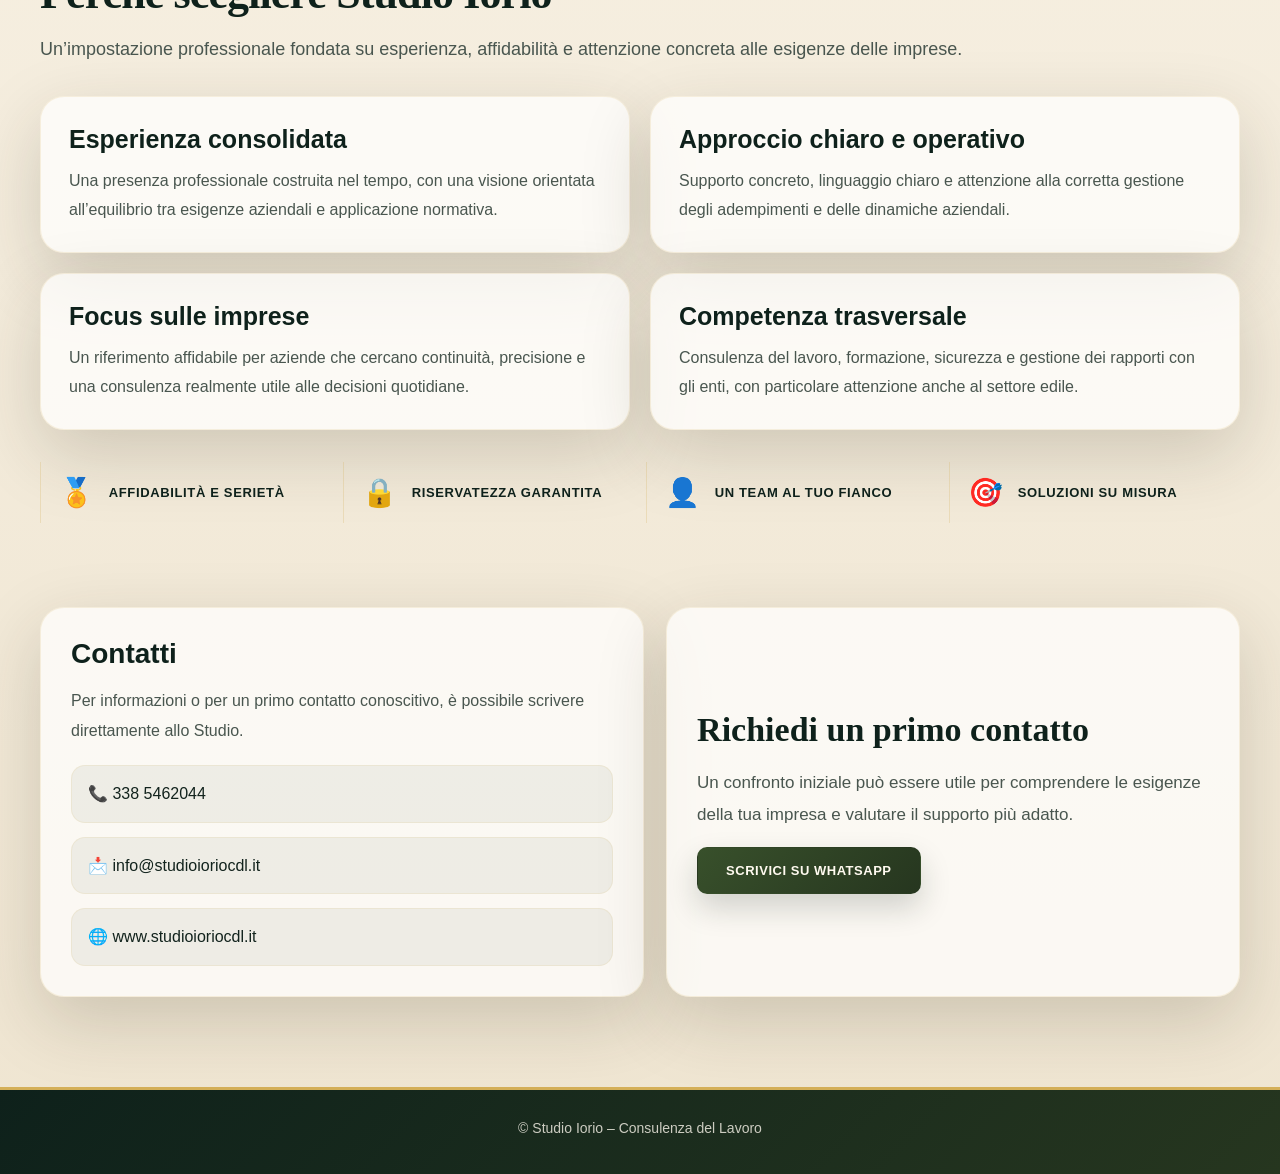
==== commit 1357b8d1: "Update index.html" ====
--- a/index.html
+++ b/index.html
@@ -4,36 +4,37 @@
   <meta charset="UTF-8" />
   <meta name="viewport" content="width=device-width, initial-scale=1.0" />
   <title>Studio Iorio | Consulenza del Lavoro</title>
-  <meta name="description" content="Studio Iorio - Consulenza del Lavoro. Gestione del personale, paghe e contributi, adempimenti INPS, INAIL e supporto alle imprese." />
+  <meta name="description" content="Studio Iorio - Un unico interlocutore per la gestione dei dipendenti: paghe e contributi, ricerca e selezione, welfare, sicurezza, contrattualistica e consulenza del lavoro." />
+
   <style>
     :root{
-      --bg:#0a1f1b;
-      --bg-2:#102b25;
-      --bg-3:#16352e;
+      --olive:#26361f;
+      --olive-dark:#0e211b;
+      --olive-mid:#38502b;
+      --cream:#f7f1e4;
+      --cream-2:#efe5d1;
+      --gold:#d4af58;
+      --gold-soft:#e6cc8b;
+      --text-dark:#12231d;
+      --muted-dark:#49564f;
+      --white:#fffaf0;
       --panel:#173832;
       --panel-2:#1c433b;
-      --panel-3:#214c43;
-      --gold:#d4af58;
-      --gold-soft:#e6cc8b;
-      --text:#f7f2e8;
-      --muted:#d3cec2;
-      --line:rgba(212,175,88,.22);
-      --line-soft:rgba(255,255,255,.06);
-      --shadow:0 20px 60px rgba(0,0,0,.26);
+      --line:rgba(212,175,88,.25);
+      --shadow:0 24px 70px rgba(47,38,20,.18);
       --radius:24px;
       --max:1200px;
     }
 
     *{box-sizing:border-box}
+
     html{scroll-behavior:smooth}
+
     body{
       margin:0;
       font-family:-apple-system, BlinkMacSystemFont, "Segoe UI", Roboto, Arial, sans-serif;
-      color:var(--text);
-      background:
-        radial-gradient(circle at top right, rgba(212,175,88,.13), transparent 18%),
-        radial-gradient(circle at 10% 90%, rgba(212,175,88,.07), transparent 20%),
-        linear-gradient(135deg, var(--bg) 0%, var(--bg-2) 46%, var(--bg-3) 100%);
+      color:var(--text-dark);
+      background:linear-gradient(180deg, var(--cream) 0%, #fbf6ec 48%, var(--cream-2) 100%);
     }
 
     .container{
@@ -45,319 +46,414 @@
       position:sticky;
       top:0;
       z-index:50;
-      backdrop-filter: blur(12px);
-      background:rgba(10,24,21,.76);
-      border-bottom:1px solid var(--line-soft);
+      background:linear-gradient(135deg, var(--olive-dark), var(--olive));
+      border-bottom:3px solid var(--gold);
+      box-shadow:0 8px 22px rgba(0,0,0,.14);
     }
 
     .topbar-inner{
       display:flex;
       justify-content:space-between;
       align-items:center;
-      gap:20px;
-      padding:16px 0;
+      gap:22px;
+      padding:18px 0;
     }
 
     .brand{
       display:flex;
+      align-items:center;
+      gap:18px;
+      line-height:1;
+    }
+
+    .brand-left{
+      display:flex;
       flex-direction:column;
-      line-height:1;
     }
 
     .brand-title{
       color:var(--gold);
-      font-size:30px;
+      font-size:32px;
       font-weight:800;
-      letter-spacing:.05em;
+      letter-spacing:.06em;
     }
 
     .brand-sub{
-      color:var(--muted);
+      color:rgba(255,250,240,.86);
       font-size:12px;
       text-transform:uppercase;
-      letter-spacing:.23em;
-      margin-top:8px;
+      letter-spacing:.24em;
+      margin-top:9px;
+    }
+
+    .brand-logo-cdl{
+      width:52px;
+      height:auto;
+      opacity:.96;
     }
 
     .nav{
       display:flex;
-      gap:18px;
+      gap:24px;
       align-items:center;
       flex-wrap:wrap;
     }
 
     .nav a{
-      color:var(--muted);
+      color:rgba(255,250,240,.9);
       text-decoration:none;
-      font-size:14px;
+      font-size:15px;
       transition:.2s ease;
     }
 
-    .nav a:hover{
-      color:var(--gold-soft);
-    }
+    .nav a:hover{color:var(--gold-soft)}
 
     .btn{
       display:inline-flex;
       align-items:center;
       justify-content:center;
-      padding:14px 24px;
-      border-radius:999px;
+      padding:15px 28px;
+      border-radius:10px;
       text-decoration:none;
-      font-weight:700;
+      font-weight:800;
+      letter-spacing:.04em;
       transition:.2s ease;
       border:1px solid transparent;
       cursor:pointer;
       white-space:nowrap;
+      text-transform:uppercase;
+      font-size:13px;
     }
 
     .btn-primary{
-      background:linear-gradient(135deg, var(--gold-soft), var(--gold));
-      color:#1c241f;
-      box-shadow:0 10px 26px rgba(0,0,0,.18);
+      background:linear-gradient(135deg, var(--olive-mid), var(--olive));
+      color:var(--white);
+      box-shadow:0 14px 30px rgba(22,41,29,.18);
     }
 
     .btn-primary:hover{
       transform:translateY(-1px);
-      filter:brightness(1.03);
+      filter:brightness(1.05);
     }
 
     .btn-secondary{
-      background:transparent;
-      color:var(--text);
-      border-color:var(--line);
+      background:rgba(255,255,255,.45);
+      color:var(--text-dark);
+      border-color:rgba(18,35,29,.35);
     }
 
     .btn-secondary:hover{
-      background:rgba(255,255,255,.04);
+      background:rgba(255,255,255,.7);
     }
 
     .hero{
-      padding:86px 0 56px;
+      min-height:760px;
       position:relative;
       overflow:hidden;
+      background:
+        linear-gradient(90deg, rgba(247,241,228,.98) 0%, rgba(247,241,228,.92) 38%, rgba(247,241,228,.62) 68%, rgba(247,241,228,.28) 100%);
     }
 
     .hero::before{
       content:"";
       position:absolute;
-      right:-140px;
-      top:10px;
-      width:440px;
-      height:440px;
+      inset:0;
+      background:
+        radial-gradient(circle at 78% 48%, rgba(212,175,88,.12), transparent 28%),
+        radial-gradient(circle at 8% 12%, rgba(56,80,43,.10), transparent 18%);
+      pointer-events:none;
+    }
+
+    .hero-visual{
+      position:absolute;
+      right:-40px;
+      top:30px;
+      width:58%;
+      height:720px;
+      pointer-events:none;
+      opacity:.86;
+    }
+
+    .paper{
+      position:absolute;
+      right:130px;
+      top:80px;
+      width:430px;
+      height:560px;
+      background:rgba(255,255,255,.72);
+      border:1px solid rgba(120,100,60,.18);
+      border-radius:6px;
+      box-shadow:0 24px 60px rgba(87,72,38,.13);
+      transform:rotate(-5deg);
+    }
+
+    .paper::before{
+      content:"CEDOLINO PAGA";
+      position:absolute;
+      top:44px;
+      left:0;
+      right:0;
+      text-align:center;
+      color:rgba(38,54,31,.72);
+      font-weight:700;
+      letter-spacing:.08em;
+      font-size:22px;
+    }
+
+    .pay-lines{
+      position:absolute;
+      top:105px;
+      left:42px;
+      right:42px;
+      height:250px;
+      background:
+        linear-gradient(rgba(80,80,80,.18) 1px, transparent 1px) 0 0/100% 42px,
+        linear-gradient(90deg, rgba(80,80,80,.18) 1px, transparent 1px) 0 0/48% 100%;
+      border:1px solid rgba(80,80,80,.18);
+      opacity:.8;
+    }
+
+    .netto{
+      position:absolute;
+      right:44px;
+      bottom:62px;
+      width:210px;
+      height:86px;
+      border:1px solid rgba(80,80,80,.22);
+      border-radius:10px;
+      display:flex;
+      flex-direction:column;
+      align-items:center;
+      justify-content:center;
+      color:rgba(38,54,31,.78);
+      font-weight:700;
+    }
+
+    .netto span{
+      font-size:13px;
+      letter-spacing:.08em;
+      margin-bottom:7px;
+    }
+
+    .netto strong{
+      font-size:30px;
+    }
+
+    .calculator{
+      position:absolute;
+      right:0;
+      top:70px;
+      width:160px;
+      height:300px;
+      border-radius:18px;
+      background:linear-gradient(145deg, #d8d0bd, #f6f0e4);
+      box-shadow:0 24px 45px rgba(60,50,30,.2);
+      transform:rotate(8deg);
+    }
+
+    .calculator::before{
+      content:"";
+      position:absolute;
+      top:22px;
+      left:22px;
+      right:22px;
+      height:40px;
+      border-radius:8px;
+      background:rgba(38,54,31,.22);
+    }
+
+    .calculator::after{
+      content:"";
+      position:absolute;
+      left:24px;
+      top:88px;
+      width:26px;
+      height:26px;
+      border-radius:7px;
+      background:#fff7eb;
+      box-shadow:
+        42px 0 #fff7eb, 84px 0 #fff7eb,
+        0 42px #fff7eb, 42px 42px #fff7eb, 84px 42px #fff7eb,
+        0 84px #fff7eb, 42px 84px #fff7eb, 84px 84px #fff7eb,
+        0 126px #fff7eb, 42px 126px #fff7eb, 84px 126px #fff7eb;
+    }
+
+    .pen{
+      position:absolute;
+      right:115px;
+      bottom:95px;
+      width:420px;
+      height:12px;
+      border-radius:999px;
+      background:linear-gradient(90deg, #a67c2e, #f0d18a, #7d5b1e);
+      transform:rotate(-31deg);
+      box-shadow:0 10px 18px rgba(80,60,20,.16);
+    }
+
+    .pen::after{
+      content:"";
+      position:absolute;
+      right:-34px;
+      top:-7px;
+      width:0;
+      height:0;
+      border-left:42px solid #b68b3a;
+      border-top:13px solid transparent;
+      border-bottom:13px solid transparent;
+    }
+
+    .hero-content{
+      position:relative;
+      z-index:2;
+      padding:115px 0 76px;
+      max-width:650px;
+    }
+
+    h1{
+      margin:0;
+      font-family:Georgia, "Times New Roman", serif;
+      font-size:70px;
+      line-height:1.04;
+      letter-spacing:-.035em;
+      color:var(--olive-dark);
+      max-width:660px;
+    }
+
+    .gold-line{
+      width:105px;
+      height:3px;
+      background:var(--gold);
+      margin:28px 0 26px;
+    }
+
+    .hero-services{
+      display:flex;
+      flex-wrap:wrap;
+      gap:22px;
+      margin:0 0 28px;
+      padding:0;
+      list-style:none;
+    }
+
+    .hero-services li{
+      display:flex;
+      align-items:center;
+      gap:8px;
+      font-size:19px;
+      font-weight:700;
+      color:var(--text-dark);
+    }
+
+    .hero-services li::before{
+      content:"";
+      width:7px;
+      height:7px;
       border-radius:50%;
-      border:1px solid rgba(212,175,88,.08);
-      pointer-events:none;
-    }
-
-    .hero-grid{
-      display:grid;
-      grid-template-columns:1.05fr .95fr;
-      gap:40px;
-      align-items:center;
-    }
-
-    .hero-logo{
-      width:84px;
-      height:auto;
-      display:block;
-      margin:0 0 22px;
-      border-radius:10px;
-      filter:drop-shadow(0 8px 18px rgba(0,0,0,.16));
-    }
-
-    .eyebrow{
-      display:inline-block;
-      color:var(--gold-soft);
-      border:1px solid var(--line);
-      border-radius:999px;
-      padding:8px 14px;
-      font-size:12px;
-      text-transform:uppercase;
-      letter-spacing:.14em;
-      margin-bottom:20px;
-      background:rgba(255,255,255,.02);
-    }
-
-    h1{
-      margin:0 0 18px;
-      font-size:66px;
-      line-height:1.02;
-      letter-spacing:-.028em;
-      color:var(--gold);
-      max-width:780px;
+      background:var(--gold);
+      flex-shrink:0;
     }
 
     .hero p{
       margin:0;
-      color:var(--muted);
-      font-size:20px;
-      line-height:1.82;
-      max-width:760px;
+      color:#26352d;
+      font-size:19px;
+      line-height:1.72;
+      max-width:650px;
     }
 
     .hero-actions{
       display:flex;
-      gap:14px;
-      margin-top:30px;
+      gap:18px;
+      margin-top:32px;
       flex-wrap:wrap;
     }
 
-    .hero-card{
-      background:
-        radial-gradient(circle at top right, rgba(212,175,88,.10), transparent 24%),
-        linear-gradient(180deg, rgba(255,255,255,.03), rgba(255,255,255,.06));
-      border:1px solid rgba(255,255,255,.06);
-      border-radius:30px;
-      padding:34px;
-      box-shadow:var(--shadow);
+    .preview-cards{
       position:relative;
-      overflow:hidden;
-    }
-
-    .hero-card::after{
-      content:"";
-      position:absolute;
-      right:-50px;
-      bottom:-50px;
-      width:200px;
-      height:200px;
-      border-radius:50%;
-      border:1px solid rgba(212,175,88,.08);
-      pointer-events:none;
-    }
-
-    .hero-card h2{
-      margin:0 0 16px;
-      color:var(--gold-soft);
-      font-size:30px;
-    }
-
-    .hero-card p{
-      font-size:16px;
-      line-height:1.9;
-      color:var(--muted);
-    }
-
-    .mini-points{
+      z-index:3;
       display:grid;
-      gap:12px;
-      margin-top:24px;
-    }
-
-    .mini-point{
-      padding:14px 16px;
-      background:rgba(255,255,255,.04);
-      border:1px solid rgba(255,255,255,.05);
-      border-radius:14px;
-      color:var(--text);
+      grid-template-columns:repeat(4,1fr);
+      gap:10px;
+      margin-top:-72px;
+      margin-bottom:44px;
+    }
+
+    .preview-card{
+      background:rgba(255,255,255,.66);
+      backdrop-filter:blur(8px);
+      border:1px solid rgba(212,175,88,.13);
+      box-shadow:0 18px 50px rgba(80,64,35,.09);
+      padding:34px 26px;
+      min-height:230px;
+      text-align:center;
+      border-radius:8px;
+    }
+
+    .preview-icon{
+      font-size:42px;
+      color:var(--gold);
+      margin-bottom:18px;
+    }
+
+    .preview-card h3{
+      margin:0 0 14px;
+      font-size:22px;
+      color:var(--text-dark);
+      line-height:1.28;
+    }
+
+    .preview-card p{
+      margin:0;
+      color:var(--muted-dark);
       font-size:15px;
-      line-height:1.6;
+      line-height:1.65;
     }
 
     .section{
-      padding:38px 0;
+      padding:42px 0;
     }
 
     .section-title{
-      color:var(--gold);
-      font-size:38px;
-      margin:0 0 12px;
-      letter-spacing:-.01em;
+      color:var(--olive-dark);
+      font-family:Georgia, "Times New Roman", serif;
+      font-size:44px;
+      margin:0 0 14px;
+      letter-spacing:-.02em;
     }
 
     .section-intro{
       margin:0 0 30px;
-      color:var(--muted);
-      font-size:17px;
+      color:var(--muted-dark);
+      font-size:18px;
       line-height:1.82;
-      max-width:900px;
-    }
-
-    .services{
+      max-width:930px;
+    }
+
+    .services-accordion{
+      max-width:980px;
+      margin:0 auto;
       display:grid;
-      grid-template-columns:repeat(2, 1fr);
-      gap:20px;
-    }
-
-    .service-card{
-      background:linear-gradient(180deg, var(--panel), var(--panel-2));
-      border:1px solid rgba(255,255,255,.06);
+      gap:18px;
+    }
+
+    .accordion-item{
+      background:rgba(255,255,255,.72);
+      border:1px solid rgba(212,175,88,.18);
       border-radius:var(--radius);
-      padding:26px;
       box-shadow:var(--shadow);
-      transition:.2s ease;
-      position:relative;
       overflow:hidden;
-    }
-
-    .service-card::before{
-      content:"";
-      position:absolute;
-      right:-24px;
-      top:-24px;
-      width:110px;
-      height:110px;
-      border-radius:50%;
-      border:1px solid rgba(212,175,88,.08);
-      pointer-events:none;
-    }
-
-    .service-card:hover{
-      transform:translateY(-2px);
-      border-color:rgba(212,175,88,.22);
-    }
-
-    .service-card h3{
-      margin:0 0 12px;
-      color:var(--text);
-      font-size:24px;
-    }
-
-    .service-card p{
-      margin:0;
-      color:var(--muted);
-      font-size:16px;
-      line-height:1.78;
-    }
-        .services-accordion{
-      max-width: 980px;
-      margin: 0 auto;
-      display: grid;
-      gap: 18px;
-    }
-
-    .accordion-item{
-      background: linear-gradient(180deg, var(--panel), var(--panel-2));
-      border: 1px solid rgba(255,255,255,.06);
-      border-radius: var(--radius);
-      box-shadow: var(--shadow);
-      overflow: hidden;
-      position: relative;
-    }
-
-    .accordion-item::before{
-      content:"";
-      position:absolute;
-      right:-24px;
-      top:-24px;
-      width:110px;
-      height:110px;
-      border-radius:50%;
-      border:1px solid rgba(212,175,88,.08);
-      pointer-events:none;
     }
 
     .accordion-header{
       width:100%;
-      background: transparent;
-      border: none;
-      color: var(--text);
-      text-align: left;
-      padding: 24px 26px;
-      font-size: 24px;
-      font-weight: 700;
-      cursor: pointer;
+      background:transparent;
+      border:none;
+      color:var(--olive-dark);
+      text-align:left;
+      padding:24px 26px;
+      font-size:23px;
+      font-weight:800;
+      cursor:pointer;
       display:flex;
       align-items:center;
       justify-content:space-between;
@@ -365,24 +461,23 @@
     }
 
     .accordion-header span{
-      color: var(--gold-soft);
-      font-size: 28px;
-      line-height: 1;
-      transition: transform .2s ease;
-      flex-shrink: 0;
+      color:var(--gold);
+      font-size:28px;
+      transition:transform .2s ease;
+      flex-shrink:0;
     }
 
     .accordion-item.active .accordion-header span{
-      transform: rotate(45deg);
+      transform:rotate(45deg);
     }
 
     .accordion-content{
-      display: none;
-      padding: 0 26px 24px 26px;
-      color: var(--muted);
-      font-size: 16px;
-      line-height: 1.85;
-      max-width: 92%;
+      display:none;
+      padding:0 26px 24px;
+      color:var(--muted-dark);
+      font-size:17px;
+      line-height:1.85;
+      max-width:92%;
     }
 
     .accordion-item.active .accordion-content{
@@ -390,60 +485,113 @@
     }
 
     .services-cta{
-      margin-top: 28px;
+      margin-top:30px;
       text-align:center;
     }
 
     .services-cta p{
-      margin: 0 0 18px 0;
-      color: var(--muted);
-      font-size: 18px;
-      line-height: 1.8;
-    }
-
-    .approach-box,
-    .bio-box{
-      background:linear-gradient(180deg, rgba(255,255,255,.03), rgba(255,255,255,.05));
-      border:1px solid rgba(212,175,88,.14);
-      border-left:4px solid var(--gold);
-      border-radius:18px;
-      padding:26px;
-      box-shadow:var(--shadow);
-    }
-
-    .approach-box p,
-    .bio-box p{
+      margin:0 0 18px;
+      color:var(--muted-dark);
+      font-size:18px;
+      line-height:1.8;
+    }
+
+    .approach-band{
+      margin:30px 0;
+      border-radius:14px;
+      background:
+        radial-gradient(circle at 8% 40%, rgba(212,175,88,.16), transparent 18%),
+        linear-gradient(135deg, var(--olive-dark), var(--olive-mid));
+      color:var(--white);
+      padding:34px 38px;
+      display:grid;
+      grid-template-columns:1fr auto;
+      gap:26px;
+      align-items:center;
+      box-shadow:0 24px 60px rgba(20,40,28,.2);
+    }
+
+    .approach-band p{
       margin:0;
-      color:var(--text);
-      font-size:18px;
-      line-height:1.92;
-    }
-
+      font-size:20px;
+      line-height:1.7;
+      color:rgba(255,250,240,.92);
+    }
+
+    .approach-band strong{
+      color:var(--gold);
+      display:block;
+      margin-top:8px;
+      font-size:21px;
+    }
+
+    .band-brand{
+      display:flex;
+      align-items:center;
+      gap:20px;
+      color:var(--gold);
+      font-weight:800;
+      font-size:30px;
+      letter-spacing:.05em;
+      white-space:nowrap;
+    }
+
+    .band-brand img{
+      width:62px;
+      height:auto;
+    }
+
+    .team-grid,
     .why-grid{
       display:grid;
-      grid-template-columns:repeat(2, 1fr);
+      grid-template-columns:repeat(2,1fr);
       gap:20px;
     }
 
-    .why-card{
-      background:linear-gradient(180deg, var(--panel), var(--panel-3));
-      border:1px solid rgba(255,255,255,.06);
-      border-radius:22px;
-      padding:24px;
+    .card{
+      background:rgba(255,255,255,.72);
+      border:1px solid rgba(212,175,88,.16);
+      border-radius:var(--radius);
+      padding:28px;
       box-shadow:var(--shadow);
     }
 
-    .why-card h3{
-      margin:0 0 10px;
-      color:var(--gold-soft);
-      font-size:24px;
-    }
-
-    .why-card p{
+    .card h3{
+      margin:0 0 12px;
+      color:var(--olive-dark);
+      font-size:25px;
+    }
+
+    .card p{
       margin:0;
-      color:var(--muted);
-      line-height:1.8;
+      color:var(--muted-dark);
+      line-height:1.82;
       font-size:16px;
+    }
+
+    .why-strip{
+      display:grid;
+      grid-template-columns:repeat(4,1fr);
+      gap:12px;
+      margin-top:32px;
+    }
+
+    .why-mini{
+      display:flex;
+      gap:14px;
+      align-items:center;
+      border-left:1px solid rgba(212,175,88,.25);
+      padding:14px 18px;
+      color:var(--olive-dark);
+      font-weight:750;
+      text-transform:uppercase;
+      font-size:13px;
+      letter-spacing:.05em;
+    }
+
+    .why-mini span{
+      color:var(--gold);
+      font-size:28px;
     }
 
     .contact-wrap{
@@ -454,22 +602,22 @@
     }
 
     .contact-box{
-      background:linear-gradient(180deg, var(--panel), var(--panel-2));
-      border:1px solid rgba(255,255,255,.06);
+      background:rgba(255,255,255,.72);
+      border:1px solid rgba(212,175,88,.16);
       border-radius:var(--radius);
-      padding:28px;
+      padding:30px;
       box-shadow:var(--shadow);
     }
 
     .contact-box h3{
       margin:0 0 16px;
-      color:var(--gold-soft);
+      color:var(--olive-dark);
       font-size:28px;
     }
 
     .contact-box p{
       margin:0 0 20px;
-      color:var(--muted);
+      color:var(--muted-dark);
       line-height:1.85;
       font-size:16px;
     }
@@ -481,11 +629,11 @@
     }
 
     .contact-item{
-      padding:14px 16px;
+      padding:15px 16px;
       border-radius:14px;
-      background:rgba(255,255,255,.04);
-      border:1px solid rgba(255,255,255,.04);
-      color:var(--text);
+      background:rgba(38,54,31,.06);
+      border:1px solid rgba(212,175,88,.13);
+      color:var(--text-dark);
       font-size:16px;
       line-height:1.6;
     }
@@ -499,71 +647,140 @@
     }
 
     .cta-panel strong{
-      color:var(--gold-soft);
-      font-size:32px;
+      color:var(--olive-dark);
+      font-size:34px;
       line-height:1.2;
+      font-family:Georgia, "Times New Roman", serif;
     }
 
     .cta-panel span{
-      color:var(--muted);
+      color:var(--muted-dark);
       font-size:17px;
       line-height:1.9;
     }
 
     footer{
       margin-top:48px;
-      padding:28px 0 36px;
-      border-top:1px solid rgba(255,255,255,.05);
+      padding:30px 0 38px;
+      background:linear-gradient(135deg, var(--olive-dark), var(--olive));
+      border-top:3px solid var(--gold);
       text-align:center;
       font-size:14px;
-      color:rgba(255,255,255,.74);
-    }
-.brand{
-  display:flex;
-  align-items:center;
-  gap:18px;
-}
-
-.brand-left{
-  display:flex;
-  flex-direction:column;
-}
-
-.brand-logo-cdl{
-  width:46px;
-  height:auto;
-  opacity:.95;
-}    @media (max-width: 920px){
-      .hero-grid,
-      .services,
+      color:rgba(255,250,240,.78);
+    }
+
+    @media (max-width: 980px){
+      .hero{
+        min-height:auto;
+      }
+
+      .hero-visual{
+        opacity:.26;
+        right:-220px;
+        width:100%;
+      }
+
+      .hero-content{
+        padding:70px 0 70px;
+      }
+
+      h1{
+        font-size:48px;
+      }
+
+      .preview-cards,
+      .team-grid,
       .why-grid,
       .contact-wrap{
         grid-template-columns:1fr;
       }
 
+      .preview-cards{
+        margin-top:0;
+      }
+
+      .approach-band{
+        grid-template-columns:1fr;
+      }
+
+      .why-strip{
+        grid-template-columns:1fr 1fr;
+      }
+
       .topbar-inner{
         flex-direction:column;
         align-items:flex-start;
       }
 
-      .nav{gap:12px}
-      h1{font-size:44px}
-      .hero p{font-size:18px}
+      .nav{
+        gap:14px;
+      }
+
+      .brand-title{
+        font-size:28px;
+      }
+    }
+
+    @media (max-width: 560px){
+      .container{
+        width:min(var(--max), calc(100% - 28px));
+      }
+
+      .brand{
+        align-items:flex-start;
+      }
+
+      .brand-logo-cdl{
+        width:42px;
+      }
+
+      .nav{
+        font-size:14px;
+      }
+
+      h1{
+        font-size:42px;
+      }
+
+      .hero-services{
+        gap:12px;
+      }
+
+      .hero-services li{
+        font-size:16px;
+      }
+
+      .hero-actions{
+        flex-direction:column;
+        align-items:flex-start;
+      }
+
+      .btn{
+        width:100%;
+      }
+
+      .why-strip{
+        grid-template-columns:1fr;
+      }
+
+      .accordion-header{
+        font-size:19px;
+      }
     }
   </style>
 </head>
+
 <body>
 
   <header class="topbar">
     <div class="container topbar-inner">
-    <div class="brand">
-  <div class="brand-left">
-    <div class="brand-title">STUDIO IORIO</div>
-    <div class="brand-sub">Consulenza del Lavoro</div>
-  </div>
-
-  <img src="logo-cdl-line.svg" alt="Logo Consulenti del Lavoro" class="brand-logo-cdl">
-</div>
+      <div class="brand">
+        <div class="brand-left">
+          <div class="brand-title">STUDIO IORIO</div>
+          <div class="brand-sub">Consulenza del Lavoro</div>
+        </div>
+        <img src="logo-cdl-line.svg" alt="Logo Consulenti del Lavoro" class="brand-logo-cdl">
+      </div>
 
       <nav class="nav">
         <a href="#servizi">Servizi</a>
@@ -575,41 +792,76 @@
   </header>
 
   <main>
+
     <section class="hero">
-      <div class="container hero-grid">
-        <div>
-          <img src="logo-cdl.jpg" alt="Logo CdL" class="hero-logo">
-          <div class="eyebrow">Consulenza del lavoro per imprese</div>
-          <h1>Competenza, esperienza e supporto strategico nella consulenza del lavoro</h1>
+      <div class="hero-visual" aria-hidden="true">
+        <div class="paper">
+          <div class="pay-lines"></div>
+          <div class="netto">
+            <span>NETTO IN BUSTA</span>
+            <strong>1.487,15</strong>
+          </div>
+        </div>
+        <div class="calculator"></div>
+        <div class="pen"></div>
+      </div>
+
+      <div class="container">
+        <div class="hero-content">
+          <h1>Un unico interlocutore per la gestione dei tuoi dipendenti</h1>
+          <div class="gold-line"></div>
+
+          <ul class="hero-services">
+            <li>Paghe e contributi</li>
+            <li>Ricerca e selezione</li>
+            <li>Welfare</li>
+            <li>Sicurezza</li>
+            <li>Contrattualistica</li>
+          </ul>
+
           <p>
-  Lo Studio Iorio affianca imprese e professionisti nella gestione del personale, negli adempimenti del lavoro e nei rapporti con gli enti, con un supporto continuo e strutturato.<br><br>
-  Un punto di riferimento solido e affidabile, capace di garantire una gestione attenta, precisa e orientata alla tranquillità del cliente.
-</p>
+            Soluzioni su misura per semplificare la gestione del personale e far crescere la tua impresa in sicurezza.
+          </p>
 
           <div class="hero-actions">
-            <a class="btn btn-primary" href="https://wa.me/393385462044?text=Buongiorno%2C%20vorrei%20ricevere%20informazioni%20sui%20servizi%20dello%20Studio%20Iorio" target="_blank">Contattaci su WhatsApp</a>
-            <a class="btn btn-secondary" href="#contatti">Richiedi informazioni</a>
-          </div>
-        </div>
-
-        <div class="hero-card">
-          <h2>Studio professionale</h2>
-         <p>
-  Da oltre 40 anni lo Studio Iorio rappresenta un punto di riferimento nella consulenza del lavoro.<br><br>
-  Oggi siamo in fase di ampliamento del nostro pacchetto clienti, con l’obiettivo di affiancare nuove imprese nella gestione del personale e degli adempimenti.
-</p>
-
-          <div class="mini-points">
-            <div class="mini-point">Gestione del personale e adempimenti del lavoro</div>
-            <div class="mini-point">Supporto a imprese, professionisti e attività del territorio</div>
-            <div class="mini-point">Esperti nella gestione dei lavoratori edili</div>
-            <div class="mini-point">Consulenza giuslavoristica e focus sulla contrattualistica</div>
+            <a class="btn btn-primary" href="https://wa.me/393385462044?text=Buongiorno%2C%20vorrei%20ricevere%20informazioni%20sui%20servizi%20dello%20Studio%20Iorio" target="_blank">
+              Parla con un consulente
+            </a>
+            <a class="btn btn-secondary" href="#servizi">Scopri i servizi</a>
           </div>
         </div>
       </div>
     </section>
 
-       <section id="servizi" class="section">
+    <div class="container">
+      <div class="preview-cards">
+        <article class="preview-card">
+          <div class="preview-icon">👥</div>
+          <h3>Consulenza<br>del lavoro</h3>
+          <p>Gestione completa degli adempimenti e degli obblighi aziendali.</p>
+        </article>
+
+        <article class="preview-card">
+          <div class="preview-icon">📄</div>
+          <h3>Amministrazione<br>del personale</h3>
+          <p>Elaborazione paghe, contratti, cessazioni e pratiche INPS.</p>
+        </article>
+
+        <article class="preview-card">
+          <div class="preview-icon">🛡️</div>
+          <h3>Relazioni sindacali<br>e contrattazione</h3>
+          <p>Supporto nei rapporti sindacali e nella gestione dei contratti.</p>
+        </article>
+
+        <article class="preview-card">
+          <div class="preview-icon">📊</div>
+          <h3>Consulenza<br>strategica</h3>
+          <p>Soluzioni su misura per migliorare l’organizzazione aziendale.</p>
+        </article>
+      </div>
+    </div>
+
+    <section id="servizi" class="section">
       <div class="container">
         <h2 class="section-title">Servizi</h2>
         <p class="section-intro">
@@ -620,80 +872,56 @@
         <div class="services-accordion">
 
           <div class="accordion-item">
-            <button class="accordion-header">
-              Consulenza del lavoro e gestione del personale
-              <span>+</span>
-            </button>
+            <button class="accordion-header">Consulenza del lavoro e gestione del personale <span>+</span></button>
             <div class="accordion-content">
               Dall’instaurazione del rapporto di lavoro alla sua cessazione, con supporto costante nelle dinamiche amministrative, organizzative e nella corretta gestione del personale dipendente.
             </div>
           </div>
 
           <div class="accordion-item">
-            <button class="accordion-header">
-              Elaborazione paghe e contributi
-              <span>+</span>
-            </button>
+            <button class="accordion-header">Elaborazione paghe e contributi <span>+</span></button>
             <div class="accordion-content">
               Cedolini paga, CU, F24, Uniemens e gestione completa degli adempimenti periodici connessi al personale, con attenzione alla precisione operativa e alla continuità del servizio.
             </div>
           </div>
 
           <div class="accordion-item">
-            <button class="accordion-header">
-              Adempimenti INPS, INAIL e Agenzia Entrate
-              <span>+</span>
-            </button>
+            <button class="accordion-header">Adempimenti INPS, INAIL e Agenzia Entrate <span>+</span></button>
             <div class="accordion-content">
               Gestione puntuale e conforme delle posizioni aziendali, delle scadenze e dei rapporti con gli enti, per garantire al cliente serenità e controllo degli adempimenti.
             </div>
           </div>
 
           <div class="accordion-item">
-            <button class="accordion-header">
-              Consulenza contrattuale e normativa
-              <span>+</span>
-            </button>
+            <button class="accordion-header">Consulenza contrattuale e normativa <span>+</span></button>
             <div class="accordion-content">
               Supporto nelle scelte aziendali, nella corretta applicazione dei contratti collettivi e nella gestione dei rapporti di lavoro, con attenzione agli equilibri tra esigenze imprenditoriali e rispetto della normativa.
             </div>
           </div>
 
           <div class="accordion-item">
-            <button class="accordion-header">
-              Gestione lavoratori edili
-              <span>+</span>
-            </button>
+            <button class="accordion-header">Gestione lavoratori edili <span>+</span></button>
             <div class="accordion-content">
               Assistenza specializzata nella gestione dei lavoratori edili, con attenzione agli aspetti contrattuali, contributivi e agli adempimenti specifici del settore.
             </div>
           </div>
 
           <div class="accordion-item">
-            <button class="accordion-header">
-              APL e supporto organizzativo alle imprese
-              <span>+</span>
-            </button>
+            <button class="accordion-header">APL e supporto organizzativo alle imprese <span>+</span></button>
             <div class="accordion-content">
               Affiancamento nella gestione delle risorse umane e nell’organizzazione del lavoro in azienda, con un approccio pratico, operativo e orientato all’efficienza.
             </div>
           </div>
 
           <div class="accordion-item">
-            <button class="accordion-header">
-              Sicurezza sul lavoro – RSPP ai sensi del D.Lgs. 81/2008
-              <span>+</span>
-            </button>
+            <button class="accordion-header">Sicurezza sul lavoro – RSPP ai sensi del D.Lgs. 81/2008 <span>+</span></button>
             <div class="accordion-content">
               Supporto in materia di sicurezza sul lavoro e assunzione dell’incarico di RSPP ai sensi del D.Lgs. 81/2008, con attenzione agli obblighi aziendali e alla corretta gestione documentale.
             </div>
           </div>
 
           <div class="accordion-item">
-            <button class="accordion-header">
-              Conciliazioni in materia di lavoro
-              <span>+</span>
-            </button>
+            <button class="accordion-header">Conciliazioni in materia di lavoro <span>+</span></button>
             <div class="accordion-content">
               Assistenza nella gestione delle controversie in materia di lavoro e nelle procedure conciliative, con l’obiettivo di tutelare l’azienda e ridurre il rischio di contenzioso.
             </div>
@@ -702,9 +930,7 @@
         </div>
 
         <div class="services-cta">
-          <p>
-            Un unico interlocutore per la gestione completa del lavoro in azienda.
-          </p>
+          <p>Un unico interlocutore per la gestione completa del lavoro in azienda.</p>
           <a class="btn btn-primary" href="https://wa.me/393385462044?text=Buongiorno%2C%20vorrei%20ricevere%20informazioni%20sui%20servizi%20dello%20Studio%20Iorio" target="_blank">
             Scrivici su WhatsApp
           </a>
@@ -714,44 +940,44 @@
 
     <section id="approccio" class="section">
       <div class="container">
-        <h2 class="section-title">Approccio</h2>
-        <div class="approach-box">
+        <div class="approach-band">
           <p>
-            Studio Iorio unisce competenza, esperienza e visione moderna, offrendo soluzioni chiare, rapide e concrete per le imprese, con un’impostazione professionale orientata all’affidabilità, alla qualità del servizio e alla continuità del supporto.
+            Lo Studio Iorio affianca imprese e professionisti con competenza, riservatezza e visione strategica.
+            <strong>Il tuo partner di fiducia, ogni giorno.</strong>
           </p>
+          <div class="band-brand">
+            STUDIO IORIO
+            <img src="logo-cdl-line.svg" alt="Logo Consulenti del Lavoro">
+          </div>
         </div>
       </div>
     </section>
 
     <section id="amelia-iorio" class="section">
-  <div class="container">
-    <h2 class="section-title">Il team</h2>
-
-    <div class="services">
-
-      <!-- AMELIA IORIO -->
-      <article class="service-card">
-        <h3>Amelia Iorio</h3>
-        <p>
-          Consulente del Lavoro iscritta all’Ordine di Napoli dal 1987.<br><br>
-          Professionista delle risorse umane con una consolidata esperienza in aziende di diversi settori, si occupa della gestione completa del rapporto di lavoro, dall’assunzione fino alla cessazione.<br><br>
-          Docente abilitata all’insegnamento delle scienze umane, oggi si dedica in particolare alla formazione per aziende e privati, con un approccio pratico e orientato al valore.
-        </p>
-      </article>
-
-      <!-- PALMIRA MARINO -->
-      <article class="service-card">
-        <h3>Palmira Marino</h3>
-        <p>
-          Dottoressa in Giurisprudenza e Consulente del Lavoro abilitata, iscritta all’Ordine di Napoli.<br><br>
-          Si occupa di consulenza e gestione operativa dei rapporti di lavoro, affiancando le imprese negli adempimenti e nelle dinamiche quotidiane legate al personale.<br><br>
-          Unisce preparazione giuridica e approccio pratico, offrendo supporto concreto, preciso e orientato alle esigenze delle aziende.
-        </p>
-      </article>
-
-    </div>
-  </div>
-</section>
+      <div class="container">
+        <h2 class="section-title">Il team</h2>
+
+        <div class="team-grid">
+          <article class="card">
+            <h3>Amelia Iorio</h3>
+            <p>
+              Consulente del Lavoro iscritta all’Ordine di Napoli dal 1987.<br><br>
+              Professionista delle risorse umane con una consolidata esperienza in aziende di diversi settori, si occupa della gestione completa del rapporto di lavoro, dall’assunzione fino alla cessazione.<br><br>
+              Docente abilitata all’insegnamento delle scienze umane, oggi si dedica in particolare alla formazione per aziende e privati, con un approccio pratico e orientato al valore.
+            </p>
+          </article>
+
+          <article class="card">
+            <h3>Palmira Marino</h3>
+            <p>
+              Dottoressa in Giurisprudenza e Consulente del Lavoro abilitata, iscritta all’Ordine di Napoli.<br><br>
+              Si occupa di consulenza e gestione operativa dei rapporti di lavoro, affiancando le imprese negli adempimenti e nelle dinamiche quotidiane legate al personale.<br><br>
+              Unisce preparazione giuridica e approccio pratico, offrendo supporto concreto, preciso e orientato alle esigenze delle aziende.
+            </p>
+          </article>
+        </div>
+      </div>
+    </section>
 
     <section id="perche-sceglierci" class="section">
       <div class="container">
@@ -761,33 +987,32 @@
         </p>
 
         <div class="why-grid">
-          <article class="why-card">
+          <article class="card">
             <h3>Esperienza consolidata</h3>
-            <p>
-              Una presenza professionale costruita nel tempo, con una visione orientata all'equilibrio tra esigenze aziendali ed applicazione normativa .
-            </p>
+            <p>Una presenza professionale costruita nel tempo, con una visione orientata all’equilibrio tra esigenze aziendali e applicazione normativa.</p>
           </article>
 
-          <article class="why-card">
+          <article class="card">
             <h3>Approccio chiaro e operativo</h3>
-            <p>
-              Supporto concreto, linguaggio chiaro e attenzione alla corretta gestione degli adempimenti e delle dinamiche aziendali.
-            </p>
+            <p>Supporto concreto, linguaggio chiaro e attenzione alla corretta gestione degli adempimenti e delle dinamiche aziendali.</p>
           </article>
 
-          <article class="why-card">
+          <article class="card">
             <h3>Focus sulle imprese</h3>
-            <p>
-              Un riferimento affidabile per aziende che cercano continuità, precisione e una consulenza realmente utile alle decisioni quotidiane.
-            </p>
+            <p>Un riferimento affidabile per aziende che cercano continuità, precisione e una consulenza realmente utile alle decisioni quotidiane.</p>
           </article>
 
-          <article class="why-card">
+          <article class="card">
             <h3>Competenza trasversale</h3>
-            <p>
-              Consulenza del lavoro, formazione e gestione dei rapporti con gli enti, con particolare attenzione anche al settore edile.
-            </p>
+            <p>Consulenza del lavoro, formazione, sicurezza e gestione dei rapporti con gli enti, con particolare attenzione anche al settore edile.</p>
           </article>
+        </div>
+
+        <div class="why-strip">
+          <div class="why-mini"><span>🏅</span>Affidabilità e serietà</div>
+          <div class="why-mini"><span>🔒</span>Riservatezza garantita</div>
+          <div class="why-mini"><span>👤</span>Un team al tuo fianco</div>
+          <div class="why-mini"><span>🎯</span>Soluzioni su misura</div>
         </div>
       </div>
     </section>
@@ -812,14 +1037,17 @@
           <span>
             Un confronto iniziale può essere utile per comprendere le esigenze della tua impresa e valutare il supporto più adatto.
           </span>
-          <a class="btn btn-primary" href="https://wa.me/393385462044?text=Buongiorno%2C%20vorrei%20ricevere%20informazioni%20sui%20servizi%20dello%20Studio%20Iorio" target="_blank">Scrivici su WhatsApp</a>
+          <a class="btn btn-primary" href="https://wa.me/393385462044?text=Buongiorno%2C%20vorrei%20ricevere%20informazioni%20sui%20servizi%20dello%20Studio%20Iorio" target="_blank">
+            Scrivici su WhatsApp
+          </a>
         </div>
       </div>
     </section>
+
   </main>
 
   <footer>
-    © Studio Iorio – Consulenza del Lavoro 
+    © Studio Iorio – Consulenza del Lavoro
   </footer>
 
   <script>
@@ -833,6 +1061,3 @@
 
 </body>
 </html>
-
-</body>
-</html>
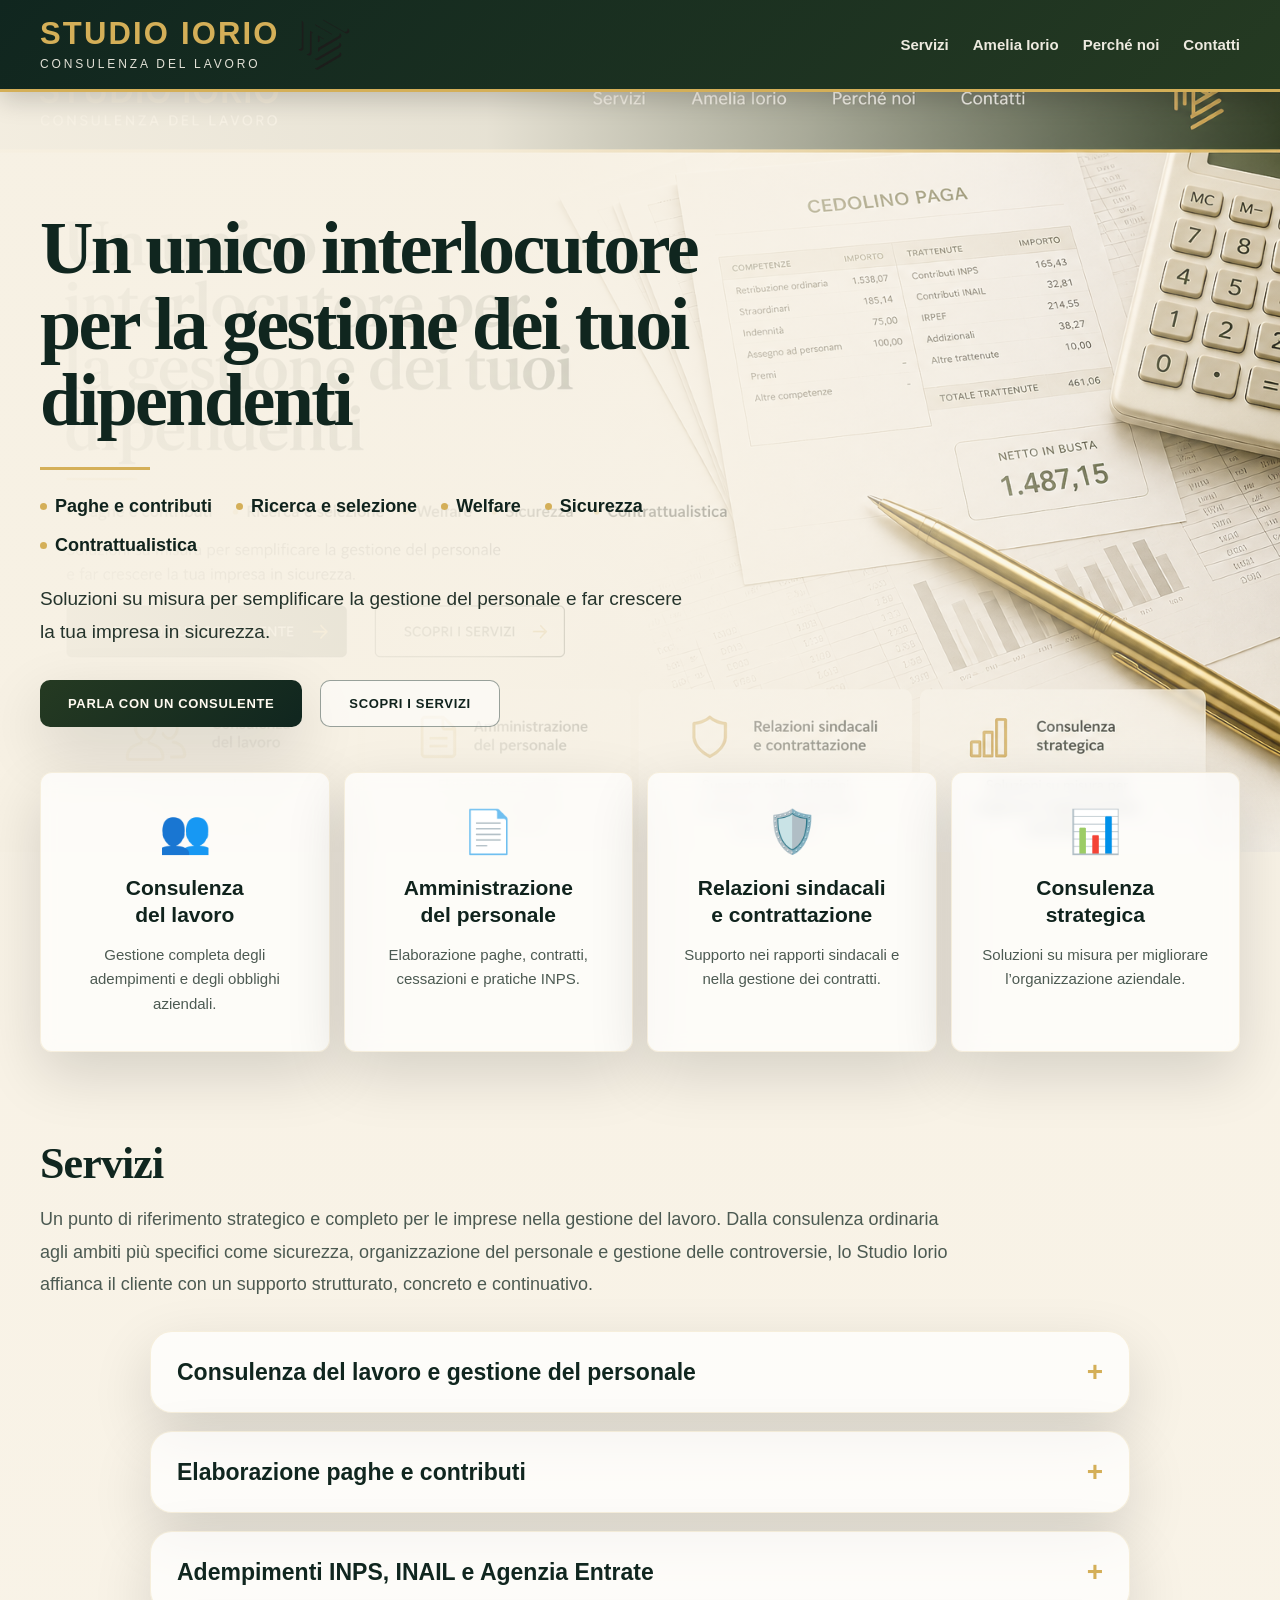
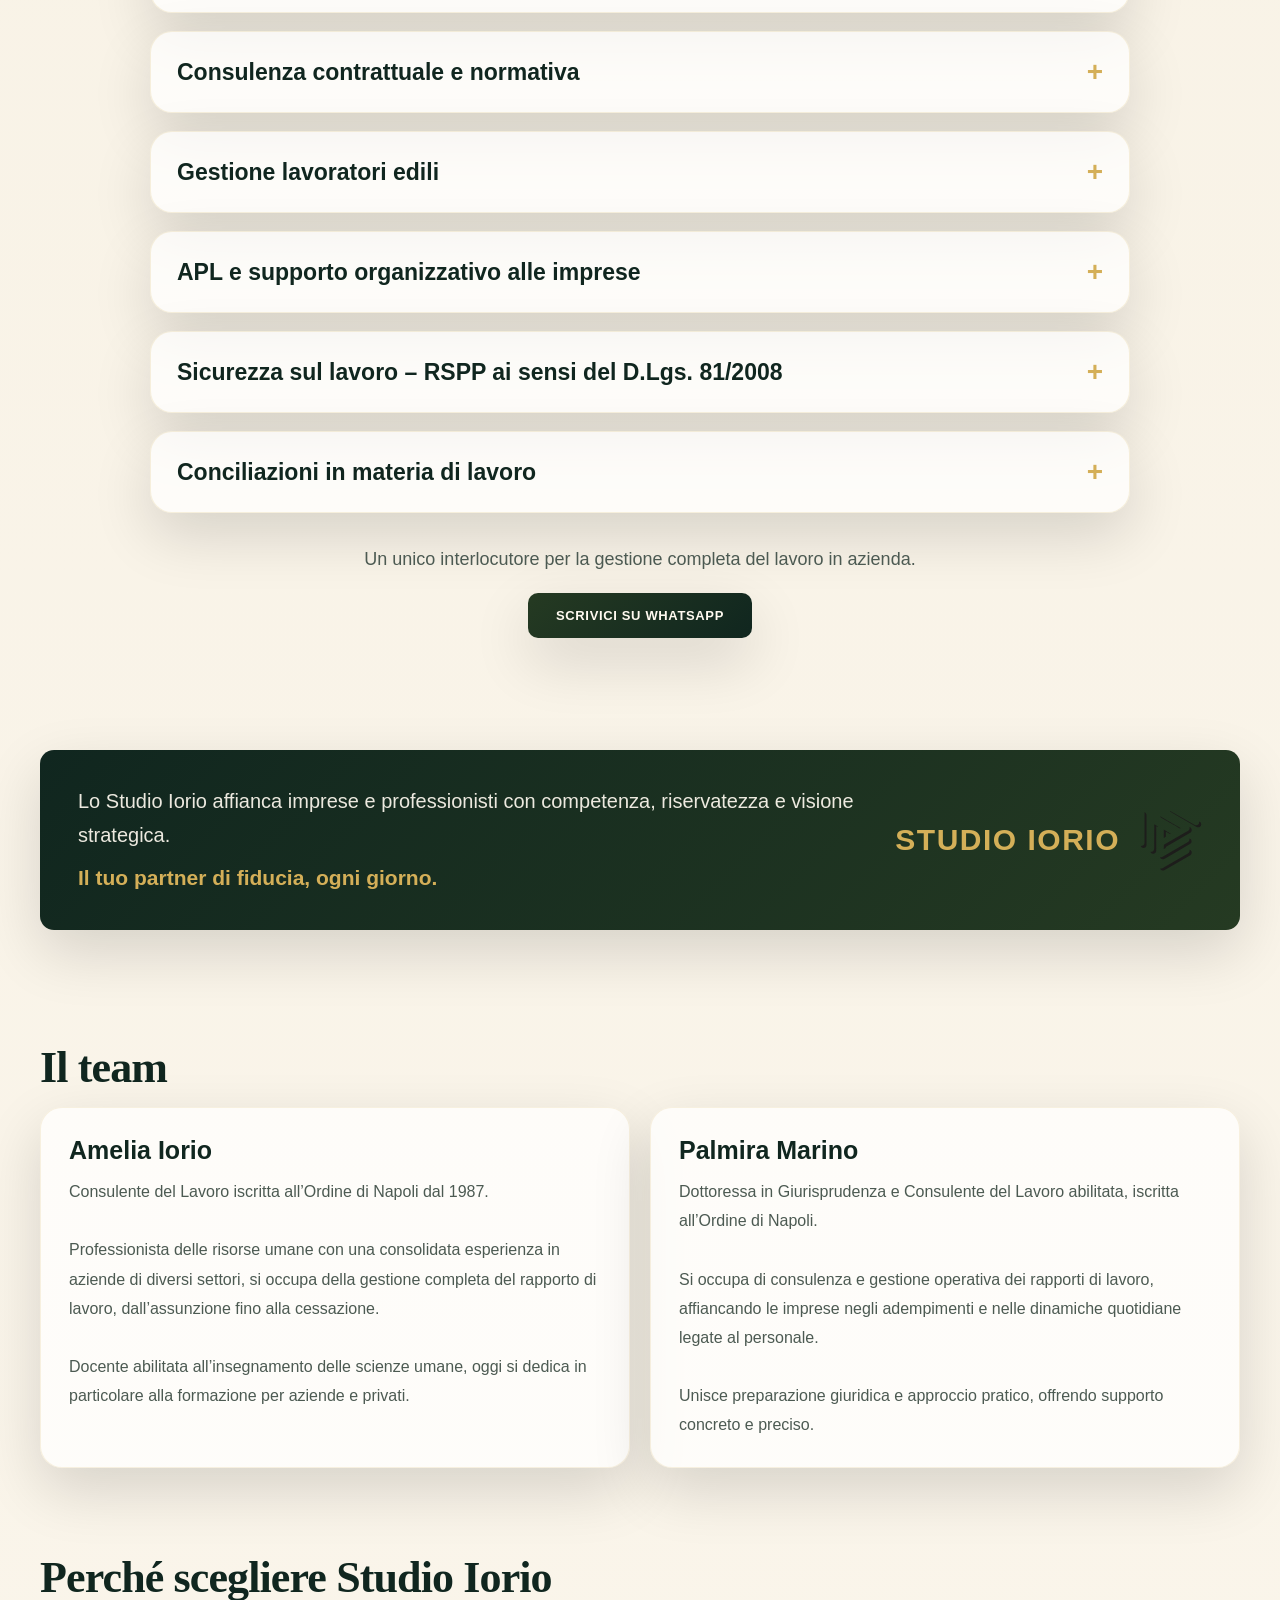
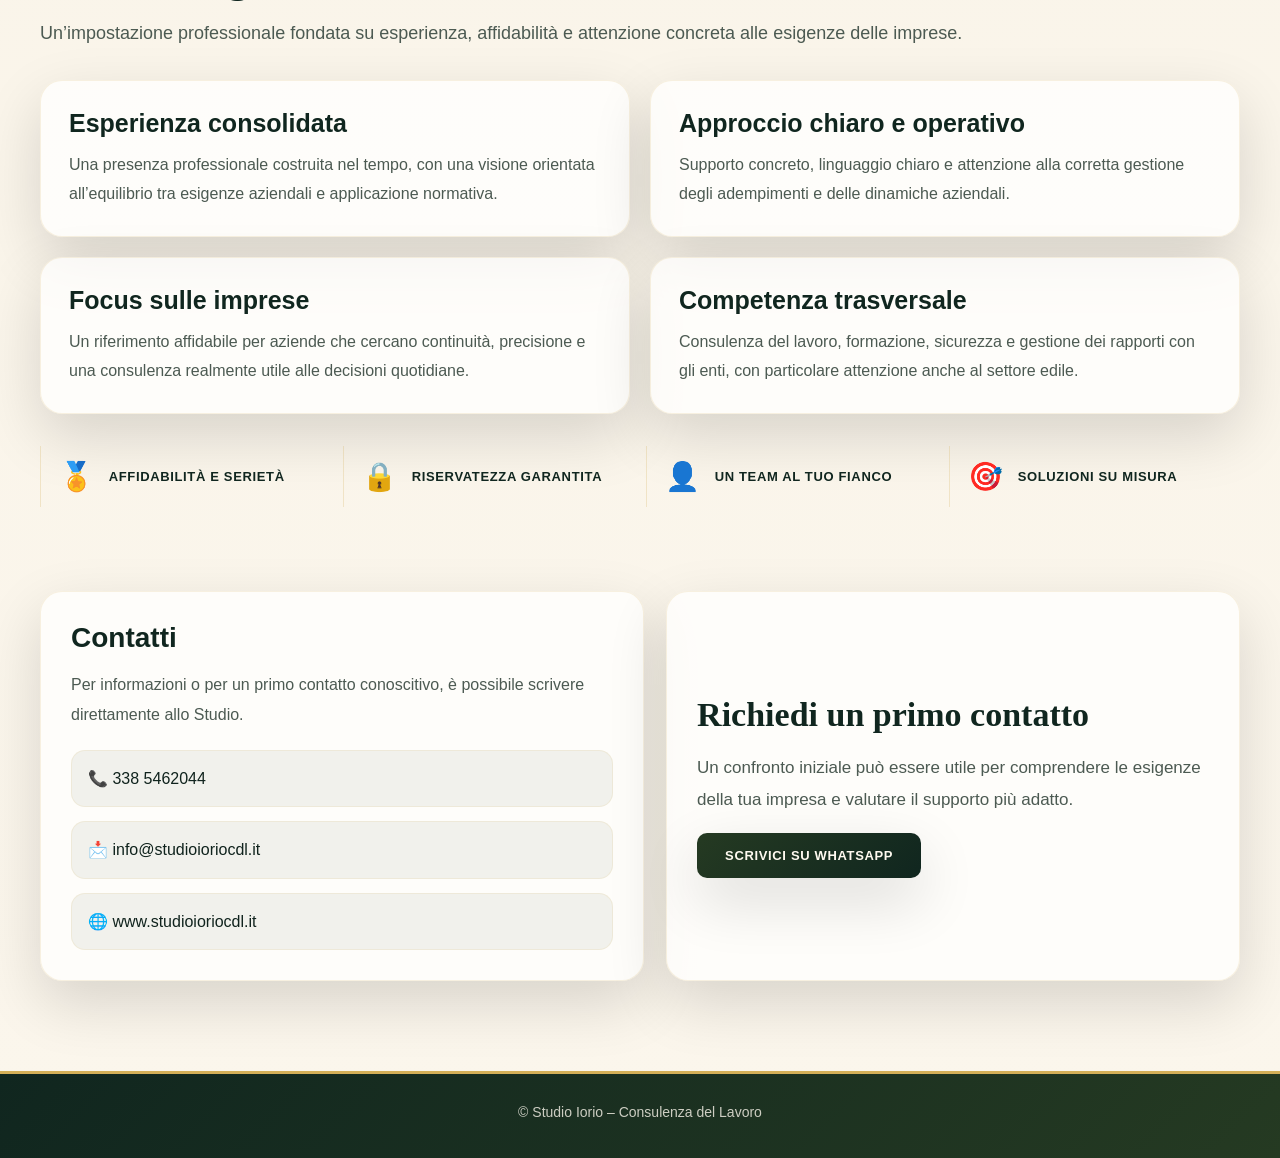
==== commit 26e81fd6: "Update index.html" ====
--- a/index.html
+++ b/index.html
@@ -4,37 +4,30 @@
   <meta charset="UTF-8" />
   <meta name="viewport" content="width=device-width, initial-scale=1.0" />
   <title>Studio Iorio | Consulenza del Lavoro</title>
-  <meta name="description" content="Studio Iorio - Un unico interlocutore per la gestione dei dipendenti: paghe e contributi, ricerca e selezione, welfare, sicurezza, contrattualistica e consulenza del lavoro." />
+  <meta name="description" content="Studio Iorio - Consulenza del Lavoro. Un unico interlocutore per la gestione dei dipendenti: paghe, contributi, ricerca e selezione, welfare, sicurezza e contrattualistica." />
 
   <style>
     :root{
-      --olive:#26361f;
-      --olive-dark:#0e211b;
-      --olive-mid:#38502b;
-      --cream:#f7f1e4;
-      --cream-2:#efe5d1;
-      --gold:#d4af58;
-      --gold-soft:#e6cc8b;
-      --text-dark:#12231d;
-      --muted-dark:#49564f;
-      --white:#fffaf0;
-      --panel:#173832;
-      --panel-2:#1c433b;
-      --line:rgba(212,175,88,.25);
-      --shadow:0 24px 70px rgba(47,38,20,.18);
-      --radius:24px;
+      --verde:#10261f;
+      --verde2:#253a22;
+      --oro:#d4af58;
+      --oro2:#e6cc8b;
+      --chiaro:#f7f1e4;
+      --testo:#10231d;
+      --muted:#4c5a52;
+      --bianco:#fffaf0;
+      --ombra:0 22px 60px rgba(0,0,0,.14);
       --max:1200px;
+      --radius:22px;
     }
 
     *{box-sizing:border-box}
-
     html{scroll-behavior:smooth}
-
     body{
       margin:0;
-      font-family:-apple-system, BlinkMacSystemFont, "Segoe UI", Roboto, Arial, sans-serif;
-      color:var(--text-dark);
-      background:linear-gradient(180deg, var(--cream) 0%, #fbf6ec 48%, var(--cream-2) 100%);
+      font-family:-apple-system,BlinkMacSystemFont,"Segoe UI",Roboto,Arial,sans-serif;
+      color:var(--testo);
+      background:linear-gradient(180deg,#f7f1e4,#fbf6ec);
     }
 
     .container{
@@ -46,16 +39,16 @@
       position:sticky;
       top:0;
       z-index:50;
-      background:linear-gradient(135deg, var(--olive-dark), var(--olive));
-      border-bottom:3px solid var(--gold);
-      box-shadow:0 8px 22px rgba(0,0,0,.14);
+      background:linear-gradient(135deg,var(--verde),var(--verde2));
+      border-bottom:3px solid var(--oro);
+      box-shadow:0 8px 24px rgba(0,0,0,.18);
     }
 
     .topbar-inner{
       display:flex;
+      align-items:center;
       justify-content:space-between;
-      align-items:center;
-      gap:22px;
+      gap:24px;
       padding:18px 0;
     }
 
@@ -63,27 +56,22 @@
       display:flex;
       align-items:center;
       gap:18px;
+    }
+
+    .brand-title{
+      color:var(--oro);
+      font-size:31px;
+      font-weight:800;
+      letter-spacing:.07em;
       line-height:1;
     }
 
-    .brand-left{
-      display:flex;
-      flex-direction:column;
-    }
-
-    .brand-title{
-      color:var(--gold);
-      font-size:32px;
-      font-weight:800;
-      letter-spacing:.06em;
-    }
-
     .brand-sub{
-      color:rgba(255,250,240,.86);
+      color:rgba(255,250,240,.88);
       font-size:12px;
+      letter-spacing:.24em;
       text-transform:uppercase;
-      letter-spacing:.24em;
-      margin-top:9px;
+      margin-top:8px;
     }
 
     .brand-logo-cdl{
@@ -94,19 +82,99 @@
 
     .nav{
       display:flex;
+      align-items:center;
       gap:24px;
-      align-items:center;
       flex-wrap:wrap;
     }
 
     .nav a{
-      color:rgba(255,250,240,.9);
+      color:rgba(255,250,240,.92);
       text-decoration:none;
       font-size:15px;
-      transition:.2s ease;
-    }
-
-    .nav a:hover{color:var(--gold-soft)}
+      font-weight:600;
+    }
+
+    .nav a:hover{color:var(--oro2)}
+
+    .hero{
+      position:relative;
+      min-height:760px;
+      overflow:hidden;
+      background:url("hero-studio-iorio.png") no-repeat center right;
+      background-size:cover;
+    }
+
+    .hero::before{
+      content:"";
+      position:absolute;
+      inset:0;
+      background:linear-gradient(90deg,rgba(247,241,228,.98) 0%,rgba(247,241,228,.92) 38%,rgba(247,241,228,.64) 63%,rgba(247,241,228,.10) 100%);
+      z-index:1;
+    }
+
+    .hero-content{
+      position:relative;
+      z-index:2;
+      max-width:690px;
+      padding:118px 0 86px;
+    }
+
+    h1{
+      margin:0;
+      font-family:Georgia,"Times New Roman",serif;
+      font-size:74px;
+      line-height:1.03;
+      letter-spacing:-.035em;
+      color:var(--verde);
+    }
+
+    .gold-line{
+      width:110px;
+      height:3px;
+      background:var(--oro);
+      margin:28px 0 26px;
+    }
+
+    .hero-points{
+      display:flex;
+      flex-wrap:wrap;
+      gap:18px 24px;
+      margin:0 0 26px;
+      padding:0;
+      list-style:none;
+    }
+
+    .hero-points li{
+      display:flex;
+      align-items:center;
+      gap:8px;
+      font-weight:800;
+      font-size:18px;
+      color:var(--testo);
+    }
+
+    .hero-points li::before{
+      content:"";
+      width:7px;
+      height:7px;
+      border-radius:50%;
+      background:var(--oro);
+    }
+
+    .hero p{
+      margin:0;
+      color:#25342c;
+      font-size:19px;
+      line-height:1.75;
+      max-width:650px;
+    }
+
+    .hero-actions{
+      display:flex;
+      gap:18px;
+      margin-top:32px;
+      flex-wrap:wrap;
+    }
 
     .btn{
       display:inline-flex;
@@ -115,298 +183,70 @@
       padding:15px 28px;
       border-radius:10px;
       text-decoration:none;
+      font-size:13px;
       font-weight:800;
-      letter-spacing:.04em;
+      letter-spacing:.05em;
+      text-transform:uppercase;
       transition:.2s ease;
-      border:1px solid transparent;
-      cursor:pointer;
       white-space:nowrap;
-      text-transform:uppercase;
-      font-size:13px;
     }
 
     .btn-primary{
-      background:linear-gradient(135deg, var(--olive-mid), var(--olive));
-      color:var(--white);
-      box-shadow:0 14px 30px rgba(22,41,29,.18);
-    }
-
-    .btn-primary:hover{
+      background:linear-gradient(135deg,var(--verde2),var(--verde));
+      color:var(--bianco);
+      box-shadow:var(--ombra);
+    }
+
+    .btn-secondary{
+      background:rgba(255,255,255,.55);
+      color:var(--testo);
+      border:1px solid rgba(16,38,31,.42);
+    }
+
+    .btn:hover{
       transform:translateY(-1px);
-      filter:brightness(1.05);
-    }
-
-    .btn-secondary{
-      background:rgba(255,255,255,.45);
-      color:var(--text-dark);
-      border-color:rgba(18,35,29,.35);
-    }
-
-    .btn-secondary:hover{
-      background:rgba(255,255,255,.7);
-    }
-
-    .hero{
-      min-height:760px;
-      position:relative;
-      overflow:hidden;
-      background:
-        linear-gradient(90deg, rgba(247,241,228,.98) 0%, rgba(247,241,228,.92) 38%, rgba(247,241,228,.62) 68%, rgba(247,241,228,.28) 100%);
-    }
-
-    .hero::before{
-      content:"";
-      position:absolute;
-      inset:0;
-      background:
-        radial-gradient(circle at 78% 48%, rgba(212,175,88,.12), transparent 28%),
-        radial-gradient(circle at 8% 12%, rgba(56,80,43,.10), transparent 18%);
-      pointer-events:none;
-    }
-
-    .hero-visual{
-      position:absolute;
-      right:-40px;
-      top:30px;
-      width:58%;
-      height:720px;
-      pointer-events:none;
-      opacity:.86;
-    }
-
-    .paper{
-      position:absolute;
-      right:130px;
-      top:80px;
-      width:430px;
-      height:560px;
-      background:rgba(255,255,255,.72);
-      border:1px solid rgba(120,100,60,.18);
-      border-radius:6px;
-      box-shadow:0 24px 60px rgba(87,72,38,.13);
-      transform:rotate(-5deg);
-    }
-
-    .paper::before{
-      content:"CEDOLINO PAGA";
-      position:absolute;
-      top:44px;
-      left:0;
-      right:0;
-      text-align:center;
-      color:rgba(38,54,31,.72);
-      font-weight:700;
-      letter-spacing:.08em;
-      font-size:22px;
-    }
-
-    .pay-lines{
-      position:absolute;
-      top:105px;
-      left:42px;
-      right:42px;
-      height:250px;
-      background:
-        linear-gradient(rgba(80,80,80,.18) 1px, transparent 1px) 0 0/100% 42px,
-        linear-gradient(90deg, rgba(80,80,80,.18) 1px, transparent 1px) 0 0/48% 100%;
-      border:1px solid rgba(80,80,80,.18);
-      opacity:.8;
-    }
-
-    .netto{
-      position:absolute;
-      right:44px;
-      bottom:62px;
-      width:210px;
-      height:86px;
-      border:1px solid rgba(80,80,80,.22);
-      border-radius:10px;
-      display:flex;
-      flex-direction:column;
-      align-items:center;
-      justify-content:center;
-      color:rgba(38,54,31,.78);
-      font-weight:700;
-    }
-
-    .netto span{
-      font-size:13px;
-      letter-spacing:.08em;
-      margin-bottom:7px;
-    }
-
-    .netto strong{
-      font-size:30px;
-    }
-
-    .calculator{
-      position:absolute;
-      right:0;
-      top:70px;
-      width:160px;
-      height:300px;
-      border-radius:18px;
-      background:linear-gradient(145deg, #d8d0bd, #f6f0e4);
-      box-shadow:0 24px 45px rgba(60,50,30,.2);
-      transform:rotate(8deg);
-    }
-
-    .calculator::before{
-      content:"";
-      position:absolute;
-      top:22px;
-      left:22px;
-      right:22px;
-      height:40px;
-      border-radius:8px;
-      background:rgba(38,54,31,.22);
-    }
-
-    .calculator::after{
-      content:"";
-      position:absolute;
-      left:24px;
-      top:88px;
-      width:26px;
-      height:26px;
-      border-radius:7px;
-      background:#fff7eb;
-      box-shadow:
-        42px 0 #fff7eb, 84px 0 #fff7eb,
-        0 42px #fff7eb, 42px 42px #fff7eb, 84px 42px #fff7eb,
-        0 84px #fff7eb, 42px 84px #fff7eb, 84px 84px #fff7eb,
-        0 126px #fff7eb, 42px 126px #fff7eb, 84px 126px #fff7eb;
-    }
-
-    .pen{
-      position:absolute;
-      right:115px;
-      bottom:95px;
-      width:420px;
-      height:12px;
-      border-radius:999px;
-      background:linear-gradient(90deg, #a67c2e, #f0d18a, #7d5b1e);
-      transform:rotate(-31deg);
-      box-shadow:0 10px 18px rgba(80,60,20,.16);
-    }
-
-    .pen::after{
-      content:"";
-      position:absolute;
-      right:-34px;
-      top:-7px;
-      width:0;
-      height:0;
-      border-left:42px solid #b68b3a;
-      border-top:13px solid transparent;
-      border-bottom:13px solid transparent;
-    }
-
-    .hero-content{
-      position:relative;
-      z-index:2;
-      padding:115px 0 76px;
-      max-width:650px;
-    }
-
-    h1{
-      margin:0;
-      font-family:Georgia, "Times New Roman", serif;
-      font-size:70px;
-      line-height:1.04;
-      letter-spacing:-.035em;
-      color:var(--olive-dark);
-      max-width:660px;
-    }
-
-    .gold-line{
-      width:105px;
-      height:3px;
-      background:var(--gold);
-      margin:28px 0 26px;
-    }
-
-    .hero-services{
-      display:flex;
-      flex-wrap:wrap;
-      gap:22px;
-      margin:0 0 28px;
-      padding:0;
-      list-style:none;
-    }
-
-    .hero-services li{
-      display:flex;
-      align-items:center;
-      gap:8px;
-      font-size:19px;
-      font-weight:700;
-      color:var(--text-dark);
-    }
-
-    .hero-services li::before{
-      content:"";
-      width:7px;
-      height:7px;
-      border-radius:50%;
-      background:var(--gold);
-      flex-shrink:0;
-    }
-
-    .hero p{
-      margin:0;
-      color:#26352d;
-      font-size:19px;
-      line-height:1.72;
-      max-width:650px;
-    }
-
-    .hero-actions{
-      display:flex;
-      gap:18px;
-      margin-top:32px;
-      flex-wrap:wrap;
+      filter:brightness(1.04);
     }
 
     .preview-cards{
+      display:grid;
+      grid-template-columns:repeat(4,1fr);
+      gap:14px;
+      margin-top:-80px;
+      margin-bottom:44px;
       position:relative;
       z-index:3;
-      display:grid;
-      grid-template-columns:repeat(4,1fr);
-      gap:10px;
-      margin-top:-72px;
-      margin-bottom:44px;
     }
 
     .preview-card{
-      background:rgba(255,255,255,.66);
+      background:rgba(255,255,255,.72);
+      border:1px solid rgba(212,175,88,.16);
+      box-shadow:var(--ombra);
+      border-radius:12px;
+      padding:34px 24px;
+      text-align:center;
+      min-height:230px;
       backdrop-filter:blur(8px);
-      border:1px solid rgba(212,175,88,.13);
-      box-shadow:0 18px 50px rgba(80,64,35,.09);
-      padding:34px 26px;
-      min-height:230px;
-      text-align:center;
-      border-radius:8px;
     }
 
     .preview-icon{
       font-size:42px;
-      color:var(--gold);
+      color:var(--oro);
       margin-bottom:18px;
     }
 
     .preview-card h3{
       margin:0 0 14px;
-      font-size:22px;
-      color:var(--text-dark);
-      line-height:1.28;
+      color:var(--testo);
+      font-size:21px;
+      line-height:1.3;
     }
 
     .preview-card p{
       margin:0;
-      color:var(--muted-dark);
+      color:var(--muted);
+      line-height:1.65;
       font-size:15px;
-      line-height:1.65;
     }
 
     .section{
@@ -414,16 +254,16 @@
     }
 
     .section-title{
-      color:var(--olive-dark);
-      font-family:Georgia, "Times New Roman", serif;
+      margin:0 0 14px;
+      color:var(--verde);
+      font-family:Georgia,"Times New Roman",serif;
       font-size:44px;
-      margin:0 0 14px;
       letter-spacing:-.02em;
     }
 
     .section-intro{
       margin:0 0 30px;
-      color:var(--muted-dark);
+      color:var(--muted);
       font-size:18px;
       line-height:1.82;
       max-width:930px;
@@ -437,10 +277,10 @@
     }
 
     .accordion-item{
-      background:rgba(255,255,255,.72);
+      background:rgba(255,255,255,.74);
       border:1px solid rgba(212,175,88,.18);
       border-radius:var(--radius);
-      box-shadow:var(--shadow);
+      box-shadow:var(--ombra);
       overflow:hidden;
     }
 
@@ -448,7 +288,7 @@
       width:100%;
       background:transparent;
       border:none;
-      color:var(--olive-dark);
+      color:var(--verde);
       text-align:left;
       padding:24px 26px;
       font-size:23px;
@@ -461,10 +301,9 @@
     }
 
     .accordion-header span{
-      color:var(--gold);
+      color:var(--oro);
       font-size:28px;
       transition:transform .2s ease;
-      flex-shrink:0;
     }
 
     .accordion-item.active .accordion-header span{
@@ -474,7 +313,7 @@
     .accordion-content{
       display:none;
       padding:0 26px 24px;
-      color:var(--muted-dark);
+      color:var(--muted);
       font-size:17px;
       line-height:1.85;
       max-width:92%;
@@ -491,24 +330,22 @@
 
     .services-cta p{
       margin:0 0 18px;
-      color:var(--muted-dark);
+      color:var(--muted);
       font-size:18px;
       line-height:1.8;
     }
 
     .approach-band{
-      margin:30px 0;
+      margin:28px 0;
       border-radius:14px;
-      background:
-        radial-gradient(circle at 8% 40%, rgba(212,175,88,.16), transparent 18%),
-        linear-gradient(135deg, var(--olive-dark), var(--olive-mid));
-      color:var(--white);
+      background:linear-gradient(135deg,var(--verde),var(--verde2));
+      color:var(--bianco);
       padding:34px 38px;
       display:grid;
       grid-template-columns:1fr auto;
       gap:26px;
       align-items:center;
-      box-shadow:0 24px 60px rgba(20,40,28,.2);
+      box-shadow:var(--ombra);
     }
 
     .approach-band p{
@@ -519,9 +356,9 @@
     }
 
     .approach-band strong{
-      color:var(--gold);
       display:block;
       margin-top:8px;
+      color:var(--oro);
       font-size:21px;
     }
 
@@ -529,9 +366,9 @@
       display:flex;
       align-items:center;
       gap:20px;
-      color:var(--gold);
+      color:var(--oro);
+      font-size:30px;
       font-weight:800;
-      font-size:30px;
       letter-spacing:.05em;
       white-space:nowrap;
     }
@@ -541,30 +378,29 @@
       height:auto;
     }
 
-    .team-grid,
-    .why-grid{
+    .grid-2{
       display:grid;
       grid-template-columns:repeat(2,1fr);
       gap:20px;
     }
 
     .card{
-      background:rgba(255,255,255,.72);
+      background:rgba(255,255,255,.74);
       border:1px solid rgba(212,175,88,.16);
       border-radius:var(--radius);
       padding:28px;
-      box-shadow:var(--shadow);
+      box-shadow:var(--ombra);
     }
 
     .card h3{
       margin:0 0 12px;
-      color:var(--olive-dark);
+      color:var(--verde);
       font-size:25px;
     }
 
     .card p{
       margin:0;
-      color:var(--muted-dark);
+      color:var(--muted);
       line-height:1.82;
       font-size:16px;
     }
@@ -582,15 +418,15 @@
       align-items:center;
       border-left:1px solid rgba(212,175,88,.25);
       padding:14px 18px;
-      color:var(--olive-dark);
-      font-weight:750;
+      color:var(--verde);
+      font-weight:800;
       text-transform:uppercase;
       font-size:13px;
       letter-spacing:.05em;
     }
 
     .why-mini span{
-      color:var(--gold);
+      color:var(--oro);
       font-size:28px;
     }
 
@@ -602,22 +438,22 @@
     }
 
     .contact-box{
-      background:rgba(255,255,255,.72);
+      background:rgba(255,255,255,.74);
       border:1px solid rgba(212,175,88,.16);
       border-radius:var(--radius);
       padding:30px;
-      box-shadow:var(--shadow);
+      box-shadow:var(--ombra);
     }
 
     .contact-box h3{
       margin:0 0 16px;
-      color:var(--olive-dark);
+      color:var(--verde);
       font-size:28px;
     }
 
     .contact-box p{
       margin:0 0 20px;
-      color:var(--muted-dark);
+      color:var(--muted);
       line-height:1.85;
       font-size:16px;
     }
@@ -633,7 +469,7 @@
       border-radius:14px;
       background:rgba(38,54,31,.06);
       border:1px solid rgba(212,175,88,.13);
-      color:var(--text-dark);
+      color:var(--testo);
       font-size:16px;
       line-height:1.6;
     }
@@ -647,14 +483,14 @@
     }
 
     .cta-panel strong{
-      color:var(--olive-dark);
+      color:var(--verde);
       font-size:34px;
       line-height:1.2;
-      font-family:Georgia, "Times New Roman", serif;
+      font-family:Georgia,"Times New Roman",serif;
     }
 
     .cta-panel span{
-      color:var(--muted-dark);
+      color:var(--muted);
       font-size:17px;
       line-height:1.9;
     }
@@ -662,97 +498,87 @@
     footer{
       margin-top:48px;
       padding:30px 0 38px;
-      background:linear-gradient(135deg, var(--olive-dark), var(--olive));
-      border-top:3px solid var(--gold);
+      background:linear-gradient(135deg,var(--verde),var(--verde2));
+      border-top:3px solid var(--oro);
       text-align:center;
       font-size:14px;
       color:rgba(255,250,240,.78);
     }
 
-    @media (max-width: 980px){
-      .hero{
-        min-height:auto;
-      }
-
-      .hero-visual{
-        opacity:.26;
-        right:-220px;
-        width:100%;
-      }
-
-      .hero-content{
-        padding:70px 0 70px;
-      }
-
-      h1{
-        font-size:48px;
-      }
-
-      .preview-cards,
-      .team-grid,
-      .why-grid,
-      .contact-wrap{
-        grid-template-columns:1fr;
-      }
-
-      .preview-cards{
-        margin-top:0;
-      }
-
-      .approach-band{
-        grid-template-columns:1fr;
-      }
-
-      .why-strip{
-        grid-template-columns:1fr 1fr;
-      }
-
+    @media(max-width:980px){
       .topbar-inner{
         flex-direction:column;
         align-items:flex-start;
       }
 
+      .hero{
+        min-height:auto;
+        background-position:center right;
+      }
+
+      .hero::before{
+        background:linear-gradient(90deg,rgba(247,241,228,.98) 0%,rgba(247,241,228,.92) 60%,rgba(247,241,228,.60) 100%);
+      }
+
+      .hero-content{
+        padding:72px 0;
+      }
+
+      h1{
+        font-size:48px;
+      }
+
+      .preview-cards{
+        grid-template-columns:1fr;
+        margin-top:0;
+      }
+
+      .grid-2,
+      .contact-wrap,
+      .approach-band{
+        grid-template-columns:1fr;
+      }
+
+      .why-strip{
+        grid-template-columns:1fr 1fr;
+      }
+    }
+
+    @media(max-width:560px){
+      .container{
+        width:min(var(--max), calc(100% - 28px));
+      }
+
+      .brand-title{
+        font-size:27px;
+      }
+
+      .brand-logo-cdl{
+        width:42px;
+      }
+
       .nav{
         gap:14px;
       }
 
-      .brand-title{
-        font-size:28px;
-      }
-    }
-
-    @media (max-width: 560px){
-      .container{
-        width:min(var(--max), calc(100% - 28px));
-      }
-
-      .brand{
-        align-items:flex-start;
-      }
-
-      .brand-logo-cdl{
-        width:42px;
-      }
-
-      .nav{
+      .nav a{
         font-size:14px;
       }
 
       h1{
-        font-size:42px;
-      }
-
-      .hero-services{
+        font-size:41px;
+      }
+
+      .hero-points{
         gap:12px;
       }
 
-      .hero-services li{
+      .hero-points li{
         font-size:16px;
       }
 
       .hero-actions{
         flex-direction:column;
-        align-items:flex-start;
       }
 
       .btn{
@@ -766,298 +592,262 @@
       .accordion-header{
         font-size:19px;
       }
+
+      .band-brand{
+        font-size:24px;
+      }
     }
   </style>
 </head>
 
 <body>
 
-  <header class="topbar">
-    <div class="container topbar-inner">
-      <div class="brand">
-        <div class="brand-left">
-          <div class="brand-title">STUDIO IORIO</div>
-          <div class="brand-sub">Consulenza del Lavoro</div>
-        </div>
-        <img src="logo-cdl-line.svg" alt="Logo Consulenti del Lavoro" class="brand-logo-cdl">
-      </div>
-
-      <nav class="nav">
-        <a href="#servizi">Servizi</a>
-        <a href="#amelia-iorio">Amelia Iorio</a>
-        <a href="#perche-sceglierci">Perché noi</a>
-        <a href="#contatti">Contatti</a>
-      </nav>
-    </div>
-  </header>
-
-  <main>
-
-    <section class="hero">
-      <div class="hero-visual" aria-hidden="true">
-        <div class="paper">
-          <div class="pay-lines"></div>
-          <div class="netto">
-            <span>NETTO IN BUSTA</span>
-            <strong>1.487,15</strong>
-          </div>
-        </div>
-        <div class="calculator"></div>
-        <div class="pen"></div>
-      </div>
-
-      <div class="container">
-        <div class="hero-content">
-          <h1>Un unico interlocutore per la gestione dei tuoi dipendenti</h1>
-          <div class="gold-line"></div>
-
-          <ul class="hero-services">
-            <li>Paghe e contributi</li>
-            <li>Ricerca e selezione</li>
-            <li>Welfare</li>
-            <li>Sicurezza</li>
-            <li>Contrattualistica</li>
-          </ul>
-
-          <p>
-            Soluzioni su misura per semplificare la gestione del personale e far crescere la tua impresa in sicurezza.
-          </p>
-
-          <div class="hero-actions">
-            <a class="btn btn-primary" href="https://wa.me/393385462044?text=Buongiorno%2C%20vorrei%20ricevere%20informazioni%20sui%20servizi%20dello%20Studio%20Iorio" target="_blank">
-              Parla con un consulente
-            </a>
-            <a class="btn btn-secondary" href="#servizi">Scopri i servizi</a>
-          </div>
-        </div>
-      </div>
-    </section>
-
-    <div class="container">
-      <div class="preview-cards">
-        <article class="preview-card">
-          <div class="preview-icon">👥</div>
-          <h3>Consulenza<br>del lavoro</h3>
-          <p>Gestione completa degli adempimenti e degli obblighi aziendali.</p>
-        </article>
-
-        <article class="preview-card">
-          <div class="preview-icon">📄</div>
-          <h3>Amministrazione<br>del personale</h3>
-          <p>Elaborazione paghe, contratti, cessazioni e pratiche INPS.</p>
-        </article>
-
-        <article class="preview-card">
-          <div class="preview-icon">🛡️</div>
-          <h3>Relazioni sindacali<br>e contrattazione</h3>
-          <p>Supporto nei rapporti sindacali e nella gestione dei contratti.</p>
-        </article>
-
-        <article class="preview-card">
-          <div class="preview-icon">📊</div>
-          <h3>Consulenza<br>strategica</h3>
-          <p>Soluzioni su misura per migliorare l’organizzazione aziendale.</p>
-        </article>
-      </div>
-    </div>
-
-    <section id="servizi" class="section">
-      <div class="container">
-        <h2 class="section-title">Servizi</h2>
-        <p class="section-intro">
-          Un punto di riferimento strategico e completo per le imprese nella gestione del lavoro.
-          Dalla consulenza ordinaria agli ambiti più specifici come sicurezza, organizzazione del personale e gestione delle controversie, lo Studio Iorio affianca il cliente con un supporto strutturato, concreto e continuativo.
+<header class="topbar">
+  <div class="container topbar-inner">
+    <div class="brand">
+      <div>
+        <div class="brand-title">STUDIO IORIO</div>
+        <div class="brand-sub">Consulenza del Lavoro</div>
+      </div>
+      <img src="logo-cdl-line.svg" alt="Logo Consulenti del Lavoro" class="brand-logo-cdl">
+    </div>
+
+    <nav class="nav">
+      <a href="#servizi">Servizi</a>
+      <a href="#amelia-iorio">Amelia Iorio</a>
+      <a href="#perche-sceglierci">Perché noi</a>
+      <a href="#contatti">Contatti</a>
+    </nav>
+  </div>
+</header>
+
+<main>
+
+<section class="hero">
+  <div class="container">
+    <div class="hero-content">
+      <h1>Un unico interlocutore per la gestione dei tuoi dipendenti</h1>
+
+      <div class="gold-line"></div>
+
+      <ul class="hero-points">
+        <li>Paghe e contributi</li>
+        <li>Ricerca e selezione</li>
+        <li>Welfare</li>
+        <li>Sicurezza</li>
+        <li>Contrattualistica</li>
+      </ul>
+
+      <p>
+        Soluzioni su misura per semplificare la gestione del personale e far crescere la tua impresa in sicurezza.
+      </p>
+
+      <div class="hero-actions">
+        <a class="btn btn-primary" href="https://wa.me/393385462044?text=Buongiorno%2C%20vorrei%20ricevere%20informazioni%20sui%20servizi%20dello%20Studio%20Iorio" target="_blank">Parla con un consulente</a>
+        <a class="btn btn-secondary" href="#servizi">Scopri i servizi</a>
+      </div>
+    </div>
+  </div>
+</section>
+
+<div class="container">
+  <div class="preview-cards">
+    <article class="preview-card">
+      <div class="preview-icon">👥</div>
+      <h3>Consulenza<br>del lavoro</h3>
+      <p>Gestione completa degli adempimenti e degli obblighi aziendali.</p>
+    </article>
+
+    <article class="preview-card">
+      <div class="preview-icon">📄</div>
+      <h3>Amministrazione<br>del personale</h3>
+      <p>Elaborazione paghe, contratti, cessazioni e pratiche INPS.</p>
+    </article>
+
+    <article class="preview-card">
+      <div class="preview-icon">🛡️</div>
+      <h3>Relazioni sindacali<br>e contrattazione</h3>
+      <p>Supporto nei rapporti sindacali e nella gestione dei contratti.</p>
+    </article>
+
+    <article class="preview-card">
+      <div class="preview-icon">📊</div>
+      <h3>Consulenza<br>strategica</h3>
+      <p>Soluzioni su misura per migliorare l’organizzazione aziendale.</p>
+    </article>
+  </div>
+</div>
+
+<section id="servizi" class="section">
+  <div class="container">
+    <h2 class="section-title">Servizi</h2>
+    <p class="section-intro">
+      Un punto di riferimento strategico e completo per le imprese nella gestione del lavoro.
+      Dalla consulenza ordinaria agli ambiti più specifici come sicurezza, organizzazione del personale e gestione delle controversie, lo Studio Iorio affianca il cliente con un supporto strutturato, concreto e continuativo.
+    </p>
+
+    <div class="services-accordion">
+      <div class="accordion-item">
+        <button class="accordion-header">Consulenza del lavoro e gestione del personale <span>+</span></button>
+        <div class="accordion-content">Dall’instaurazione del rapporto di lavoro alla sua cessazione, con supporto costante nelle dinamiche amministrative, organizzative e nella corretta gestione del personale dipendente.</div>
+      </div>
+
+      <div class="accordion-item">
+        <button class="accordion-header">Elaborazione paghe e contributi <span>+</span></button>
+        <div class="accordion-content">Cedolini paga, CU, F24, Uniemens e gestione completa degli adempimenti periodici connessi al personale, con attenzione alla precisione operativa e alla continuità del servizio.</div>
+      </div>
+
+      <div class="accordion-item">
+        <button class="accordion-header">Adempimenti INPS, INAIL e Agenzia Entrate <span>+</span></button>
+        <div class="accordion-content">Gestione puntuale e conforme delle posizioni aziendali, delle scadenze e dei rapporti con gli enti, per garantire al cliente serenità e controllo degli adempimenti.</div>
+      </div>
+
+      <div class="accordion-item">
+        <button class="accordion-header">Consulenza contrattuale e normativa <span>+</span></button>
+        <div class="accordion-content">Supporto nelle scelte aziendali, nella corretta applicazione dei contratti collettivi e nella gestione dei rapporti di lavoro.</div>
+      </div>
+
+      <div class="accordion-item">
+        <button class="accordion-header">Gestione lavoratori edili <span>+</span></button>
+        <div class="accordion-content">Assistenza specializzata nella gestione dei lavoratori edili, con attenzione agli aspetti contrattuali, contributivi e agli adempimenti specifici del settore.</div>
+      </div>
+
+      <div class="accordion-item">
+        <button class="accordion-header">APL e supporto organizzativo alle imprese <span>+</span></button>
+        <div class="accordion-content">Affiancamento nella gestione delle risorse umane e nell’organizzazione del lavoro in azienda, con un approccio pratico, operativo e orientato all’efficienza.</div>
+      </div>
+
+      <div class="accordion-item">
+        <button class="accordion-header">Sicurezza sul lavoro – RSPP ai sensi del D.Lgs. 81/2008 <span>+</span></button>
+        <div class="accordion-content">Supporto in materia di sicurezza sul lavoro e assunzione dell’incarico di RSPP ai sensi del D.Lgs. 81/2008, con attenzione agli obblighi aziendali e alla corretta gestione documentale.</div>
+      </div>
+
+      <div class="accordion-item">
+        <button class="accordion-header">Conciliazioni in materia di lavoro <span>+</span></button>
+        <div class="accordion-content">Assistenza nella gestione delle controversie in materia di lavoro e nelle procedure conciliative, con l’obiettivo di tutelare l’azienda e ridurre il rischio di contenzioso.</div>
+      </div>
+    </div>
+
+    <div class="services-cta">
+      <p>Un unico interlocutore per la gestione completa del lavoro in azienda.</p>
+      <a class="btn btn-primary" href="https://wa.me/393385462044?text=Buongiorno%2C%20vorrei%20ricevere%20informazioni%20sui%20servizi%20dello%20Studio%20Iorio" target="_blank">Scrivici su WhatsApp</a>
+    </div>
+  </div>
+</section>
+
+<section id="approccio" class="section">
+  <div class="container">
+    <div class="approach-band">
+      <p>
+        Lo Studio Iorio affianca imprese e professionisti con competenza, riservatezza e visione strategica.
+        <strong>Il tuo partner di fiducia, ogni giorno.</strong>
+      </p>
+      <div class="band-brand">
+        STUDIO IORIO
+        <img src="logo-cdl-line.svg" alt="Logo Consulenti del Lavoro">
+      </div>
+    </div>
+  </div>
+</section>
+
+<section id="amelia-iorio" class="section">
+  <div class="container">
+    <h2 class="section-title">Il team</h2>
+
+    <div class="grid-2">
+      <article class="card">
+        <h3>Amelia Iorio</h3>
+        <p>
+          Consulente del Lavoro iscritta all’Ordine di Napoli dal 1987.<br><br>
+          Professionista delle risorse umane con una consolidata esperienza in aziende di diversi settori, si occupa della gestione completa del rapporto di lavoro, dall’assunzione fino alla cessazione.<br><br>
+          Docente abilitata all’insegnamento delle scienze umane, oggi si dedica in particolare alla formazione per aziende e privati.
         </p>
-
-        <div class="services-accordion">
-
-          <div class="accordion-item">
-            <button class="accordion-header">Consulenza del lavoro e gestione del personale <span>+</span></button>
-            <div class="accordion-content">
-              Dall’instaurazione del rapporto di lavoro alla sua cessazione, con supporto costante nelle dinamiche amministrative, organizzative e nella corretta gestione del personale dipendente.
-            </div>
-          </div>
-
-          <div class="accordion-item">
-            <button class="accordion-header">Elaborazione paghe e contributi <span>+</span></button>
-            <div class="accordion-content">
-              Cedolini paga, CU, F24, Uniemens e gestione completa degli adempimenti periodici connessi al personale, con attenzione alla precisione operativa e alla continuità del servizio.
-            </div>
-          </div>
-
-          <div class="accordion-item">
-            <button class="accordion-header">Adempimenti INPS, INAIL e Agenzia Entrate <span>+</span></button>
-            <div class="accordion-content">
-              Gestione puntuale e conforme delle posizioni aziendali, delle scadenze e dei rapporti con gli enti, per garantire al cliente serenità e controllo degli adempimenti.
-            </div>
-          </div>
-
-          <div class="accordion-item">
-            <button class="accordion-header">Consulenza contrattuale e normativa <span>+</span></button>
-            <div class="accordion-content">
-              Supporto nelle scelte aziendali, nella corretta applicazione dei contratti collettivi e nella gestione dei rapporti di lavoro, con attenzione agli equilibri tra esigenze imprenditoriali e rispetto della normativa.
-            </div>
-          </div>
-
-          <div class="accordion-item">
-            <button class="accordion-header">Gestione lavoratori edili <span>+</span></button>
-            <div class="accordion-content">
-              Assistenza specializzata nella gestione dei lavoratori edili, con attenzione agli aspetti contrattuali, contributivi e agli adempimenti specifici del settore.
-            </div>
-          </div>
-
-          <div class="accordion-item">
-            <button class="accordion-header">APL e supporto organizzativo alle imprese <span>+</span></button>
-            <div class="accordion-content">
-              Affiancamento nella gestione delle risorse umane e nell’organizzazione del lavoro in azienda, con un approccio pratico, operativo e orientato all’efficienza.
-            </div>
-          </div>
-
-          <div class="accordion-item">
-            <button class="accordion-header">Sicurezza sul lavoro – RSPP ai sensi del D.Lgs. 81/2008 <span>+</span></button>
-            <div class="accordion-content">
-              Supporto in materia di sicurezza sul lavoro e assunzione dell’incarico di RSPP ai sensi del D.Lgs. 81/2008, con attenzione agli obblighi aziendali e alla corretta gestione documentale.
-            </div>
-          </div>
-
-          <div class="accordion-item">
-            <button class="accordion-header">Conciliazioni in materia di lavoro <span>+</span></button>
-            <div class="accordion-content">
-              Assistenza nella gestione delle controversie in materia di lavoro e nelle procedure conciliative, con l’obiettivo di tutelare l’azienda e ridurre il rischio di contenzioso.
-            </div>
-          </div>
-
-        </div>
-
-        <div class="services-cta">
-          <p>Un unico interlocutore per la gestione completa del lavoro in azienda.</p>
-          <a class="btn btn-primary" href="https://wa.me/393385462044?text=Buongiorno%2C%20vorrei%20ricevere%20informazioni%20sui%20servizi%20dello%20Studio%20Iorio" target="_blank">
-            Scrivici su WhatsApp
-          </a>
-        </div>
-      </div>
-    </section>
-
-    <section id="approccio" class="section">
-      <div class="container">
-        <div class="approach-band">
-          <p>
-            Lo Studio Iorio affianca imprese e professionisti con competenza, riservatezza e visione strategica.
-            <strong>Il tuo partner di fiducia, ogni giorno.</strong>
-          </p>
-          <div class="band-brand">
-            STUDIO IORIO
-            <img src="logo-cdl-line.svg" alt="Logo Consulenti del Lavoro">
-          </div>
-        </div>
-      </div>
-    </section>
-
-    <section id="amelia-iorio" class="section">
-      <div class="container">
-        <h2 class="section-title">Il team</h2>
-
-        <div class="team-grid">
-          <article class="card">
-            <h3>Amelia Iorio</h3>
-            <p>
-              Consulente del Lavoro iscritta all’Ordine di Napoli dal 1987.<br><br>
-              Professionista delle risorse umane con una consolidata esperienza in aziende di diversi settori, si occupa della gestione completa del rapporto di lavoro, dall’assunzione fino alla cessazione.<br><br>
-              Docente abilitata all’insegnamento delle scienze umane, oggi si dedica in particolare alla formazione per aziende e privati, con un approccio pratico e orientato al valore.
-            </p>
-          </article>
-
-          <article class="card">
-            <h3>Palmira Marino</h3>
-            <p>
-              Dottoressa in Giurisprudenza e Consulente del Lavoro abilitata, iscritta all’Ordine di Napoli.<br><br>
-              Si occupa di consulenza e gestione operativa dei rapporti di lavoro, affiancando le imprese negli adempimenti e nelle dinamiche quotidiane legate al personale.<br><br>
-              Unisce preparazione giuridica e approccio pratico, offrendo supporto concreto, preciso e orientato alle esigenze delle aziende.
-            </p>
-          </article>
-        </div>
-      </div>
-    </section>
-
-    <section id="perche-sceglierci" class="section">
-      <div class="container">
-        <h2 class="section-title">Perché scegliere Studio Iorio</h2>
-        <p class="section-intro">
-          Un’impostazione professionale fondata su esperienza, affidabilità e attenzione concreta alle esigenze delle imprese.
+      </article>
+
+      <article class="card">
+        <h3>Palmira Marino</h3>
+        <p>
+          Dottoressa in Giurisprudenza e Consulente del Lavoro abilitata, iscritta all’Ordine di Napoli.<br><br>
+          Si occupa di consulenza e gestione operativa dei rapporti di lavoro, affiancando le imprese negli adempimenti e nelle dinamiche quotidiane legate al personale.<br><br>
+          Unisce preparazione giuridica e approccio pratico, offrendo supporto concreto e preciso.
         </p>
-
-        <div class="why-grid">
-          <article class="card">
-            <h3>Esperienza consolidata</h3>
-            <p>Una presenza professionale costruita nel tempo, con una visione orientata all’equilibrio tra esigenze aziendali e applicazione normativa.</p>
-          </article>
-
-          <article class="card">
-            <h3>Approccio chiaro e operativo</h3>
-            <p>Supporto concreto, linguaggio chiaro e attenzione alla corretta gestione degli adempimenti e delle dinamiche aziendali.</p>
-          </article>
-
-          <article class="card">
-            <h3>Focus sulle imprese</h3>
-            <p>Un riferimento affidabile per aziende che cercano continuità, precisione e una consulenza realmente utile alle decisioni quotidiane.</p>
-          </article>
-
-          <article class="card">
-            <h3>Competenza trasversale</h3>
-            <p>Consulenza del lavoro, formazione, sicurezza e gestione dei rapporti con gli enti, con particolare attenzione anche al settore edile.</p>
-          </article>
-        </div>
-
-        <div class="why-strip">
-          <div class="why-mini"><span>🏅</span>Affidabilità e serietà</div>
-          <div class="why-mini"><span>🔒</span>Riservatezza garantita</div>
-          <div class="why-mini"><span>👤</span>Un team al tuo fianco</div>
-          <div class="why-mini"><span>🎯</span>Soluzioni su misura</div>
-        </div>
-      </div>
-    </section>
-
-    <section id="contatti" class="section">
-      <div class="container contact-wrap">
-        <div class="contact-box">
-          <h3>Contatti</h3>
-          <p>
-            Per informazioni o per un primo contatto conoscitivo, è possibile scrivere direttamente allo Studio.
-          </p>
-
-          <div class="contact-list">
-            <div class="contact-item">📞 338 5462044</div>
-            <div class="contact-item">📩 info@studioioriocdl.it</div>
-            <div class="contact-item">🌐 www.studioioriocdl.it</div>
-          </div>
-        </div>
-
-        <div class="contact-box cta-panel">
-          <strong>Richiedi un primo contatto</strong>
-          <span>
-            Un confronto iniziale può essere utile per comprendere le esigenze della tua impresa e valutare il supporto più adatto.
-          </span>
-          <a class="btn btn-primary" href="https://wa.me/393385462044?text=Buongiorno%2C%20vorrei%20ricevere%20informazioni%20sui%20servizi%20dello%20Studio%20Iorio" target="_blank">
-            Scrivici su WhatsApp
-          </a>
-        </div>
-      </div>
-    </section>
-
-  </main>
-
-  <footer>
-    © Studio Iorio – Consulenza del Lavoro
-  </footer>
-
-  <script>
-    document.querySelectorAll('.accordion-header').forEach(button => {
-      button.addEventListener('click', () => {
-        const item = button.parentElement;
-        item.classList.toggle('active');
-      });
+      </article>
+    </div>
+  </div>
+</section>
+
+<section id="perche-sceglierci" class="section">
+  <div class="container">
+    <h2 class="section-title">Perché scegliere Studio Iorio</h2>
+    <p class="section-intro">
+      Un’impostazione professionale fondata su esperienza, affidabilità e attenzione concreta alle esigenze delle imprese.
+    </p>
+
+    <div class="grid-2">
+      <article class="card">
+        <h3>Esperienza consolidata</h3>
+        <p>Una presenza professionale costruita nel tempo, con una visione orientata all’equilibrio tra esigenze aziendali e applicazione normativa.</p>
+      </article>
+
+      <article class="card">
+        <h3>Approccio chiaro e operativo</h3>
+        <p>Supporto concreto, linguaggio chiaro e attenzione alla corretta gestione degli adempimenti e delle dinamiche aziendali.</p>
+      </article>
+
+      <article class="card">
+        <h3>Focus sulle imprese</h3>
+        <p>Un riferimento affidabile per aziende che cercano continuità, precisione e una consulenza realmente utile alle decisioni quotidiane.</p>
+      </article>
+
+      <article class="card">
+        <h3>Competenza trasversale</h3>
+        <p>Consulenza del lavoro, formazione, sicurezza e gestione dei rapporti con gli enti, con particolare attenzione anche al settore edile.</p>
+      </article>
+    </div>
+
+    <div class="why-strip">
+      <div class="why-mini"><span>🏅</span>Affidabilità e serietà</div>
+      <div class="why-mini"><span>🔒</span>Riservatezza garantita</div>
+      <div class="why-mini"><span>👤</span>Un team al tuo fianco</div>
+      <div class="why-mini"><span>🎯</span>Soluzioni su misura</div>
+    </div>
+  </div>
+</section>
+
+<section id="contatti" class="section">
+  <div class="container contact-wrap">
+    <div class="contact-box">
+      <h3>Contatti</h3>
+      <p>Per informazioni o per un primo contatto conoscitivo, è possibile scrivere direttamente allo Studio.</p>
+
+      <div class="contact-list">
+        <div class="contact-item">📞 338 5462044</div>
+        <div class="contact-item">📩 info@studioioriocdl.it</div>
+        <div class="contact-item">🌐 www.studioioriocdl.it</div>
+      </div>
+    </div>
+
+    <div class="contact-box cta-panel">
+      <strong>Richiedi un primo contatto</strong>
+      <span>Un confronto iniziale può essere utile per comprendere le esigenze della tua impresa e valutare il supporto più adatto.</span>
+      <a class="btn btn-primary" href="https://wa.me/393385462044?text=Buongiorno%2C%20vorrei%20ricevere%20informazioni%20sui%20servizi%20dello%20Studio%20Iorio" target="_blank">Scrivici su WhatsApp</a>
+    </div>
+  </div>
+</section>
+
+</main>
+
+<footer>
+  © Studio Iorio – Consulenza del Lavoro
+</footer>
+
+<script>
+  document.querySelectorAll('.accordion-header').forEach(button => {
+    button.addEventListener('click', () => {
+      button.parentElement.classList.toggle('active');
     });
-  </script>
+  });
+</script>
 
 </body>
 </html>
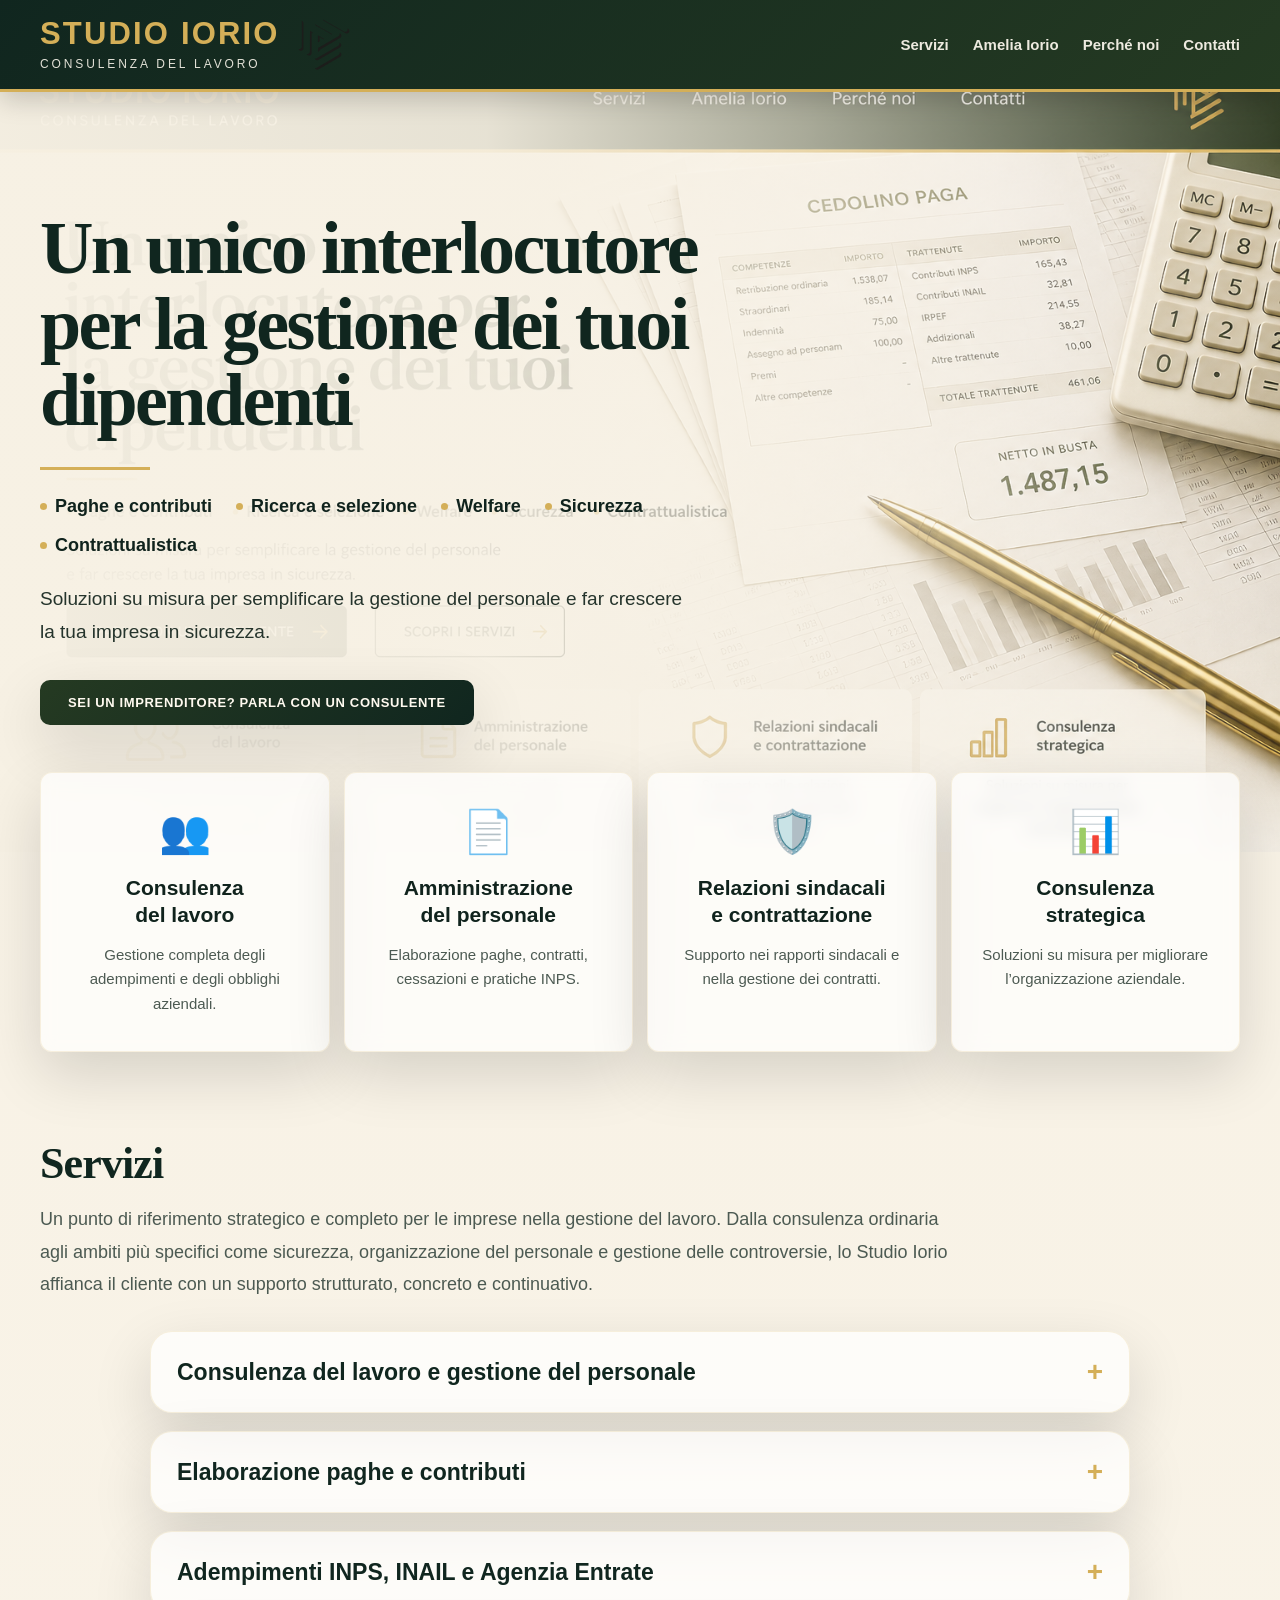
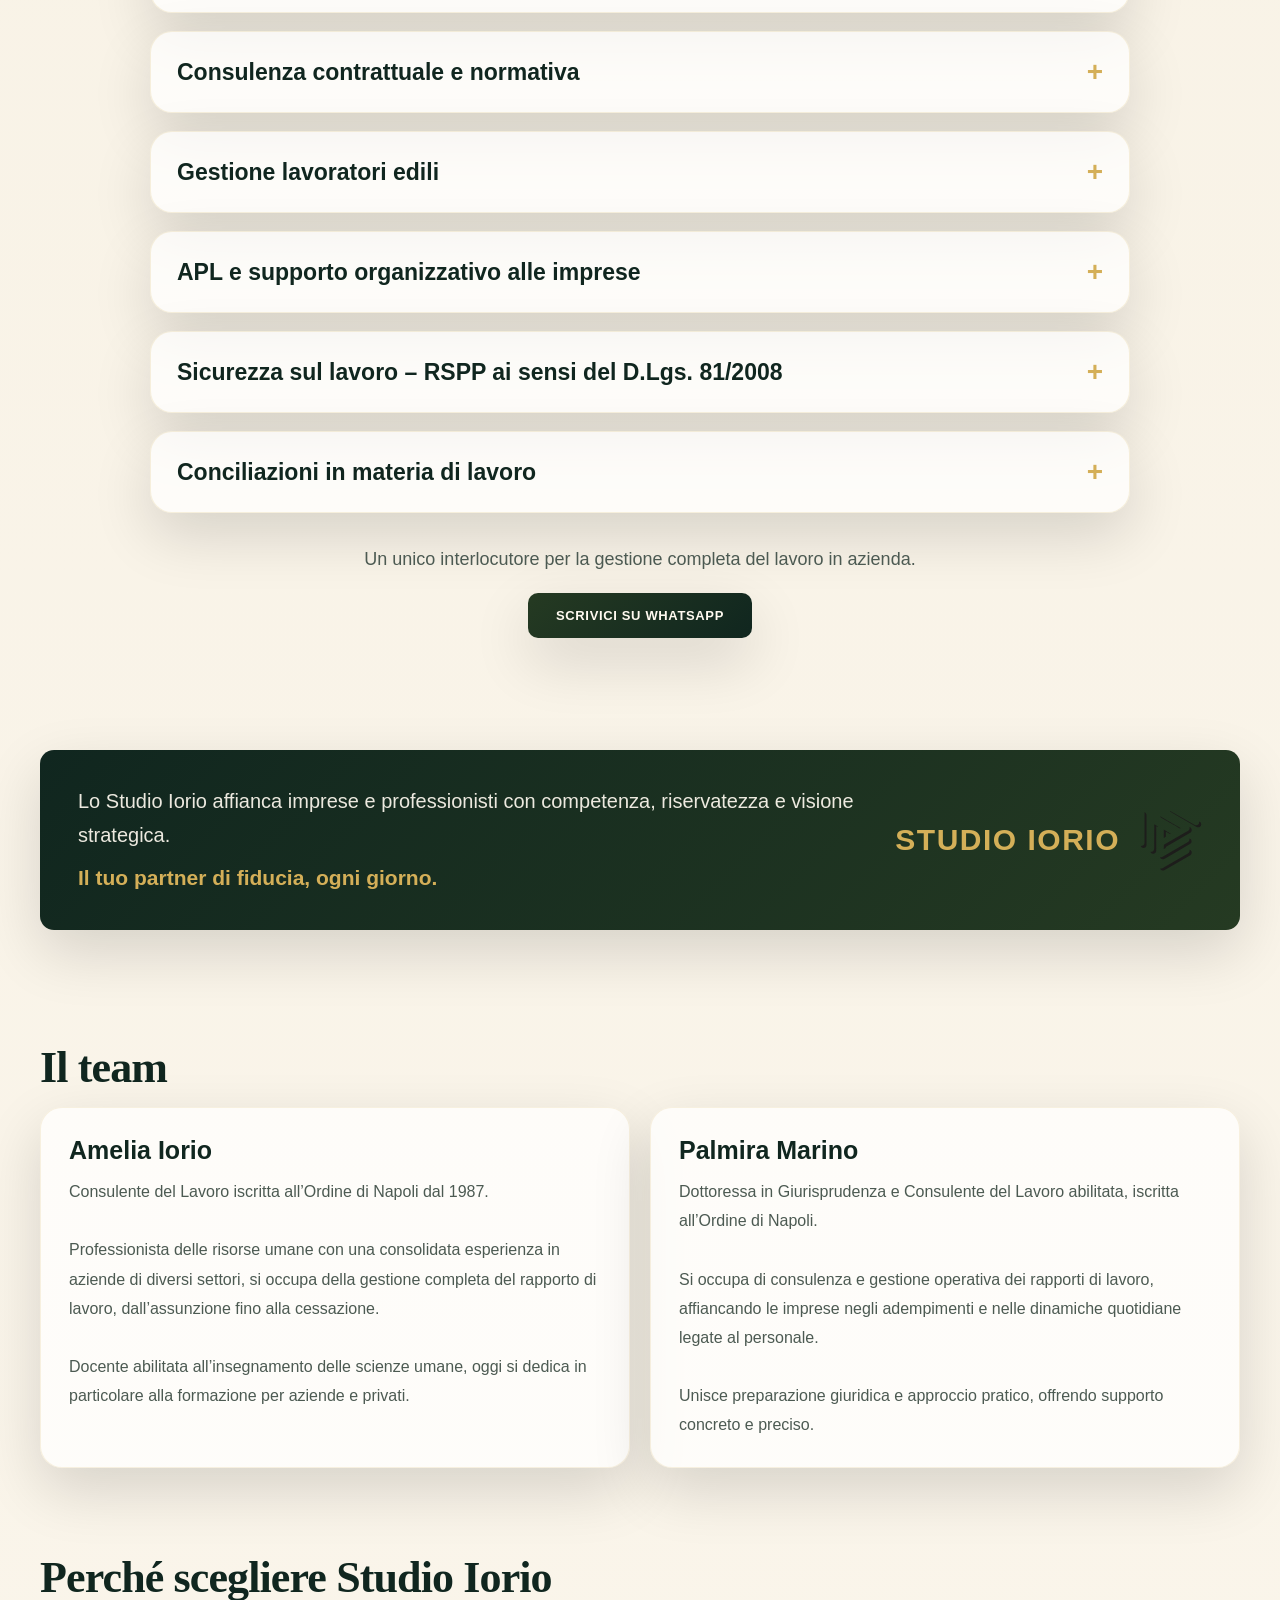
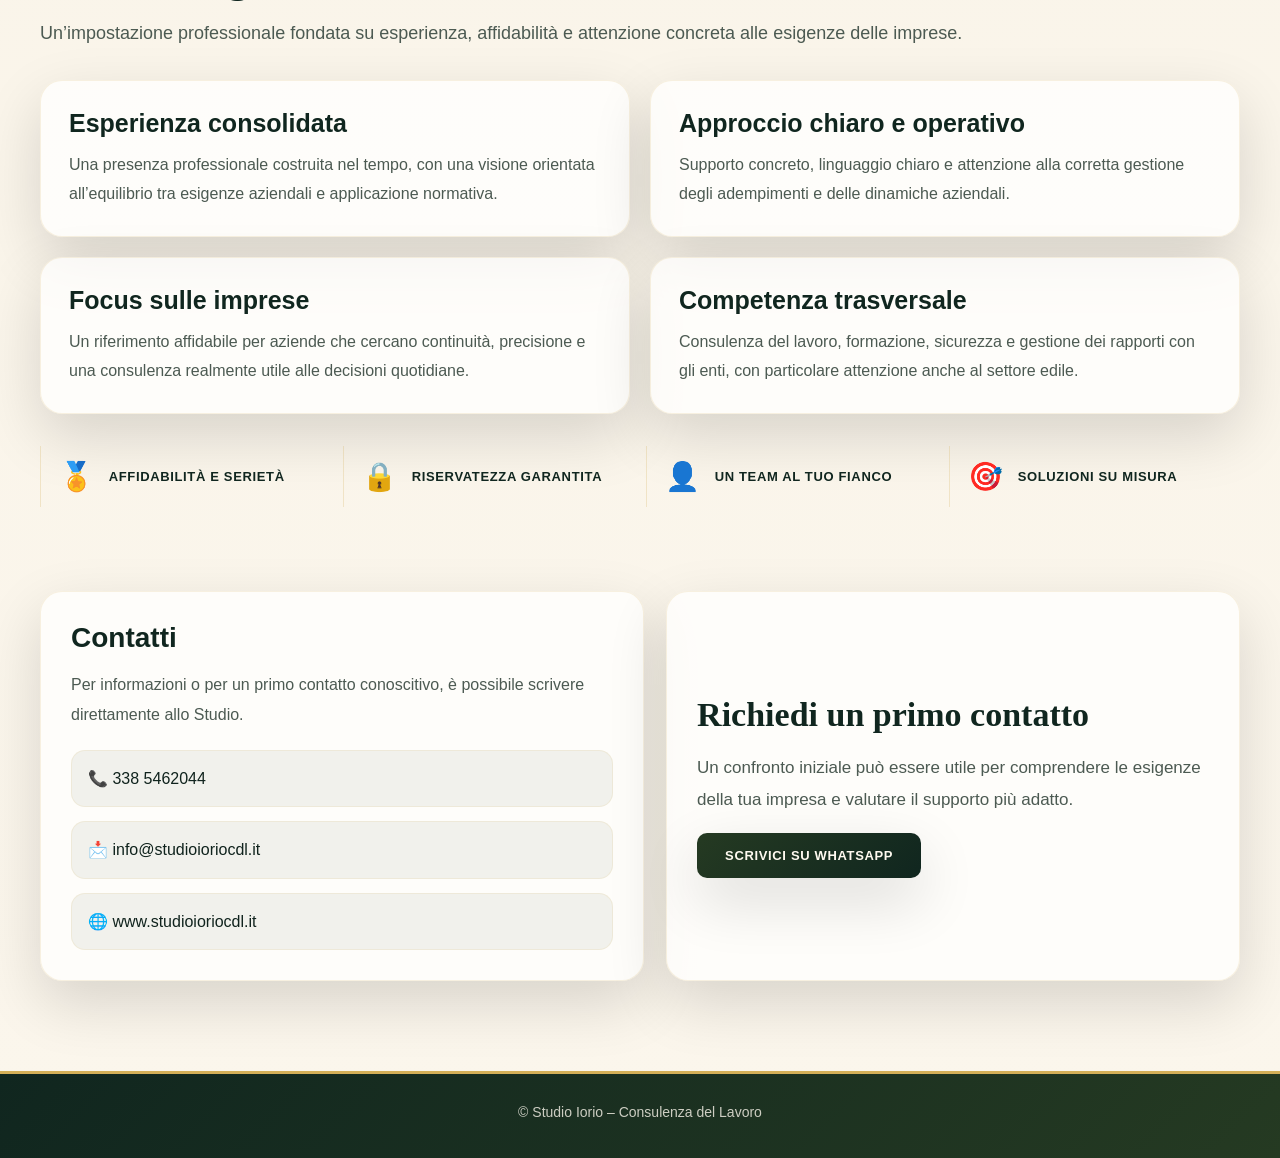
==== commit dc289051: "Update index.html" ====
--- a/index.html
+++ b/index.html
@@ -3,6 +3,15 @@
 <head>
   <meta charset="UTF-8" />
   <meta name="viewport" content="width=device-width, initial-scale=1.0" />
+<!-- Google tag (gtag.js) -->
+<script async src="https://www.googletagmanager.com/gtag/js?id=AW-18109590065"></script>
+<script>
+  window.dataLayer = window.dataLayer || [];
+  function gtag(){dataLayer.push(arguments);}
+  gtag('js', new Date());
+
+  gtag('config', 'AW-18109590065');
+</script>
   <title>Studio Iorio | Consulenza del Lavoro</title>
   <meta name="description" content="Studio Iorio - Consulenza del Lavoro. Un unico interlocutore per la gestione dei dipendenti: paghe, contributi, ricerca e selezione, welfare, sicurezza e contrattualistica." />
 
@@ -643,8 +652,8 @@
       </p>
 
       <div class="hero-actions">
-        <a class="btn btn-primary" href="https://wa.me/393385462044?text=Buongiorno%2C%20vorrei%20ricevere%20informazioni%20sui%20servizi%20dello%20Studio%20Iorio" target="_blank">Parla con un consulente</a>
-        <a class="btn btn-secondary" href="#servizi">Scopri i servizi</a>
+        <a<a class="btn btn-primary" href="https://wa.me/393385462044?text=Buongiorno%2C%20vorrei%20ricevere%20informazioni%20sui%20servizi%20dello%20Studio%20Iorio" 
+          target="_blank">Sei un imprenditore? Parla con un consulente</a>
       </div>
     </div>
   </div>
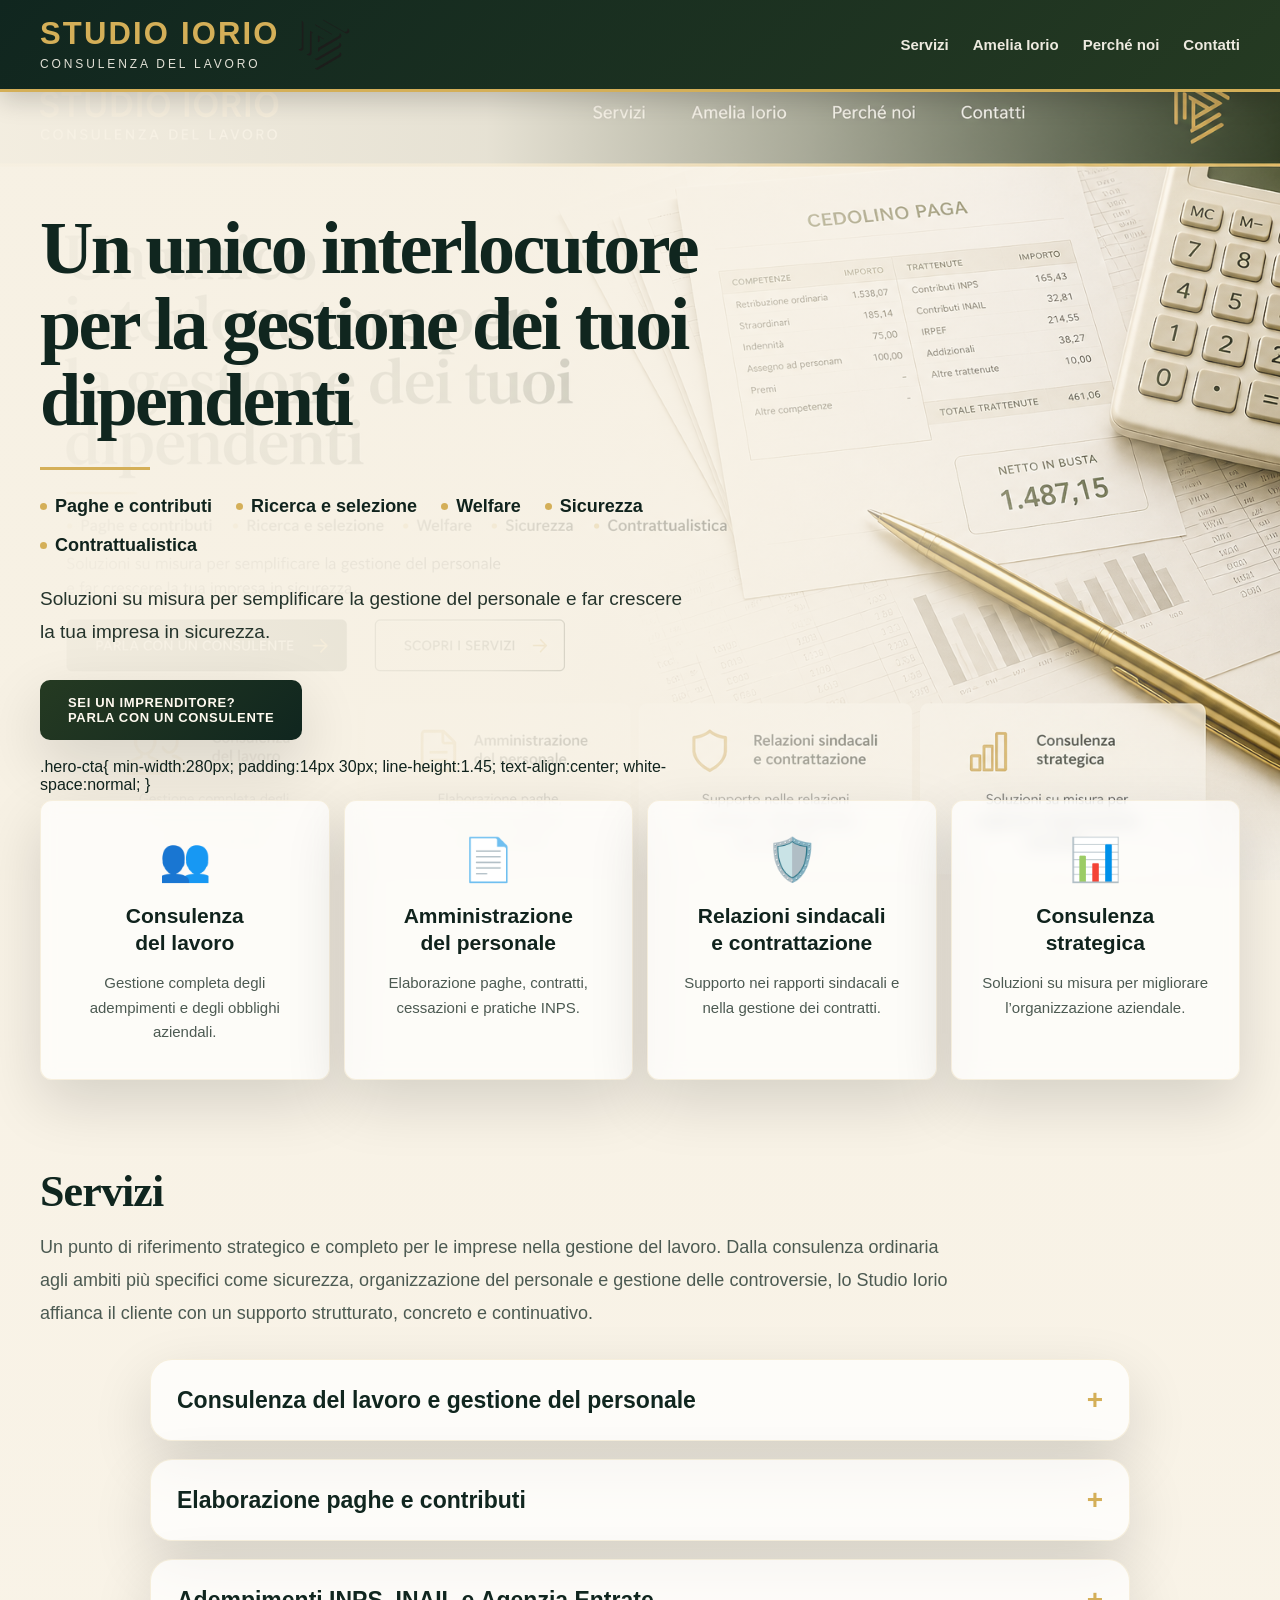
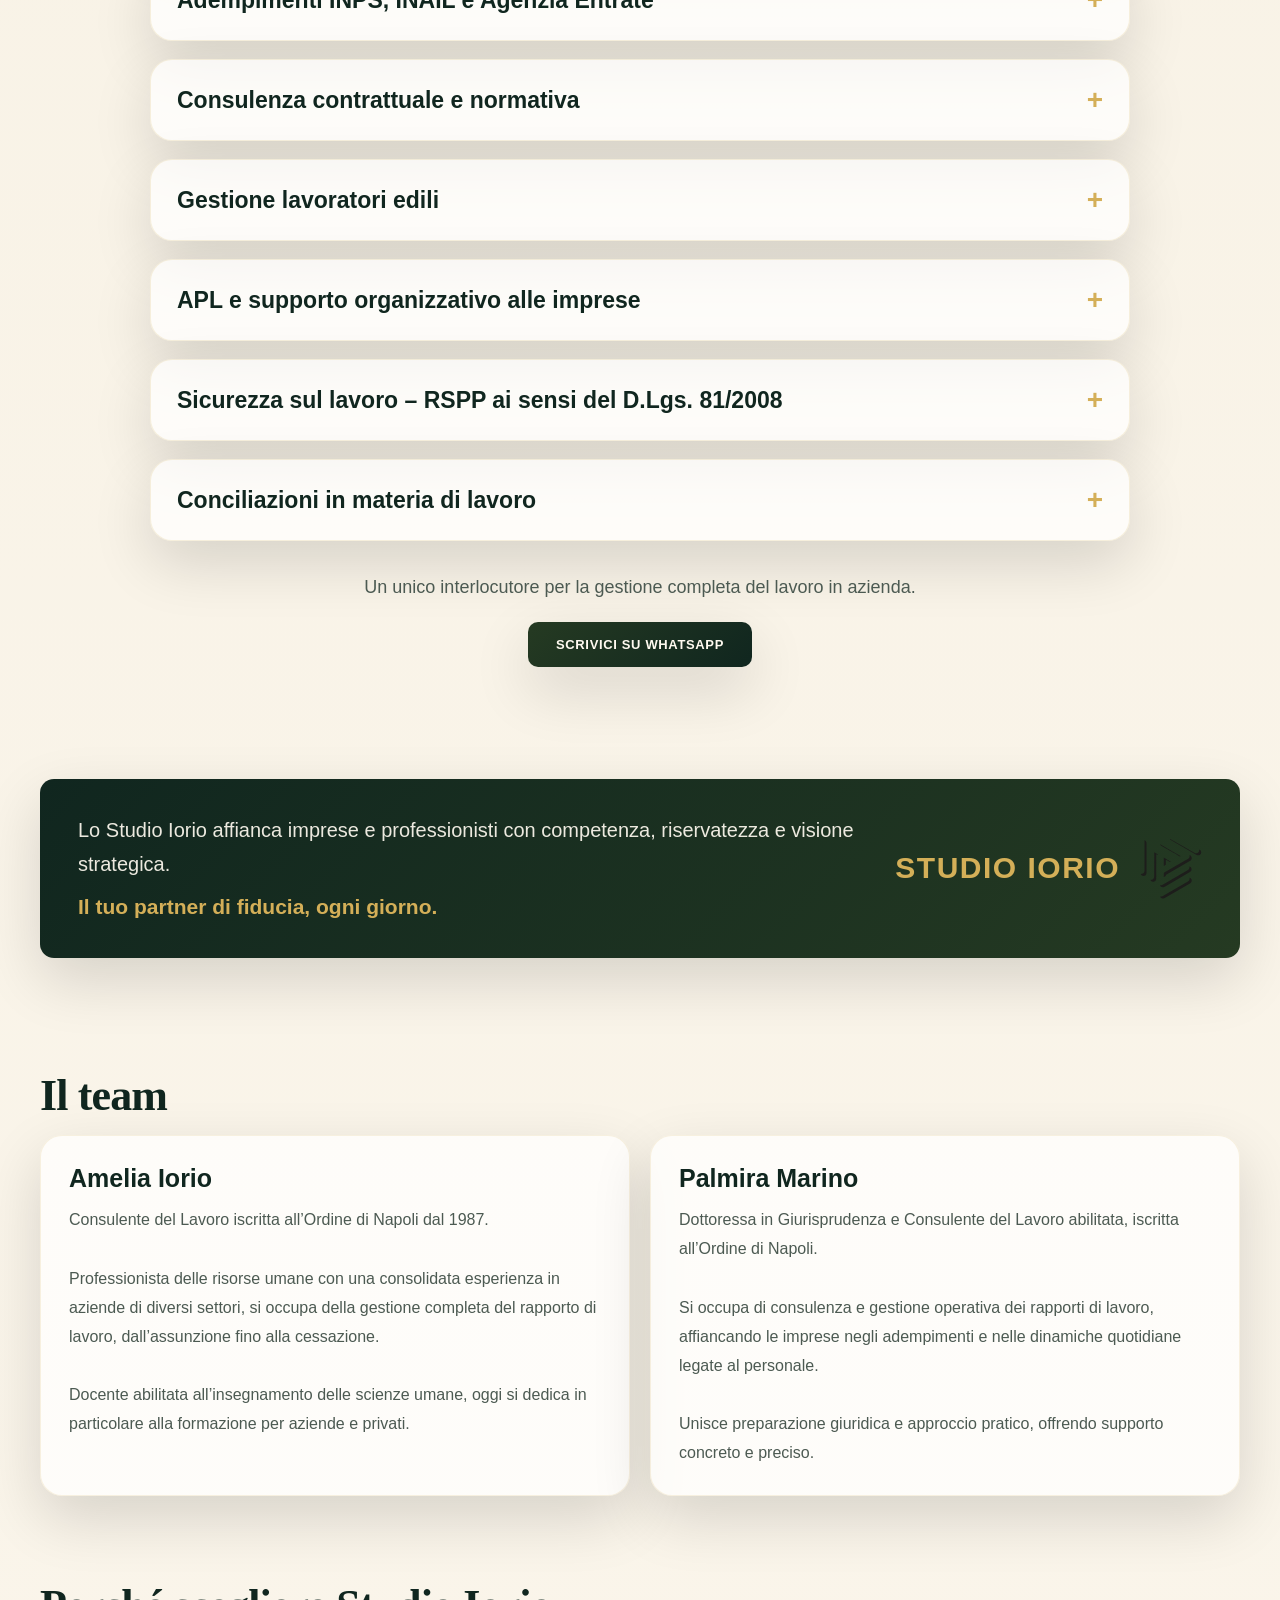
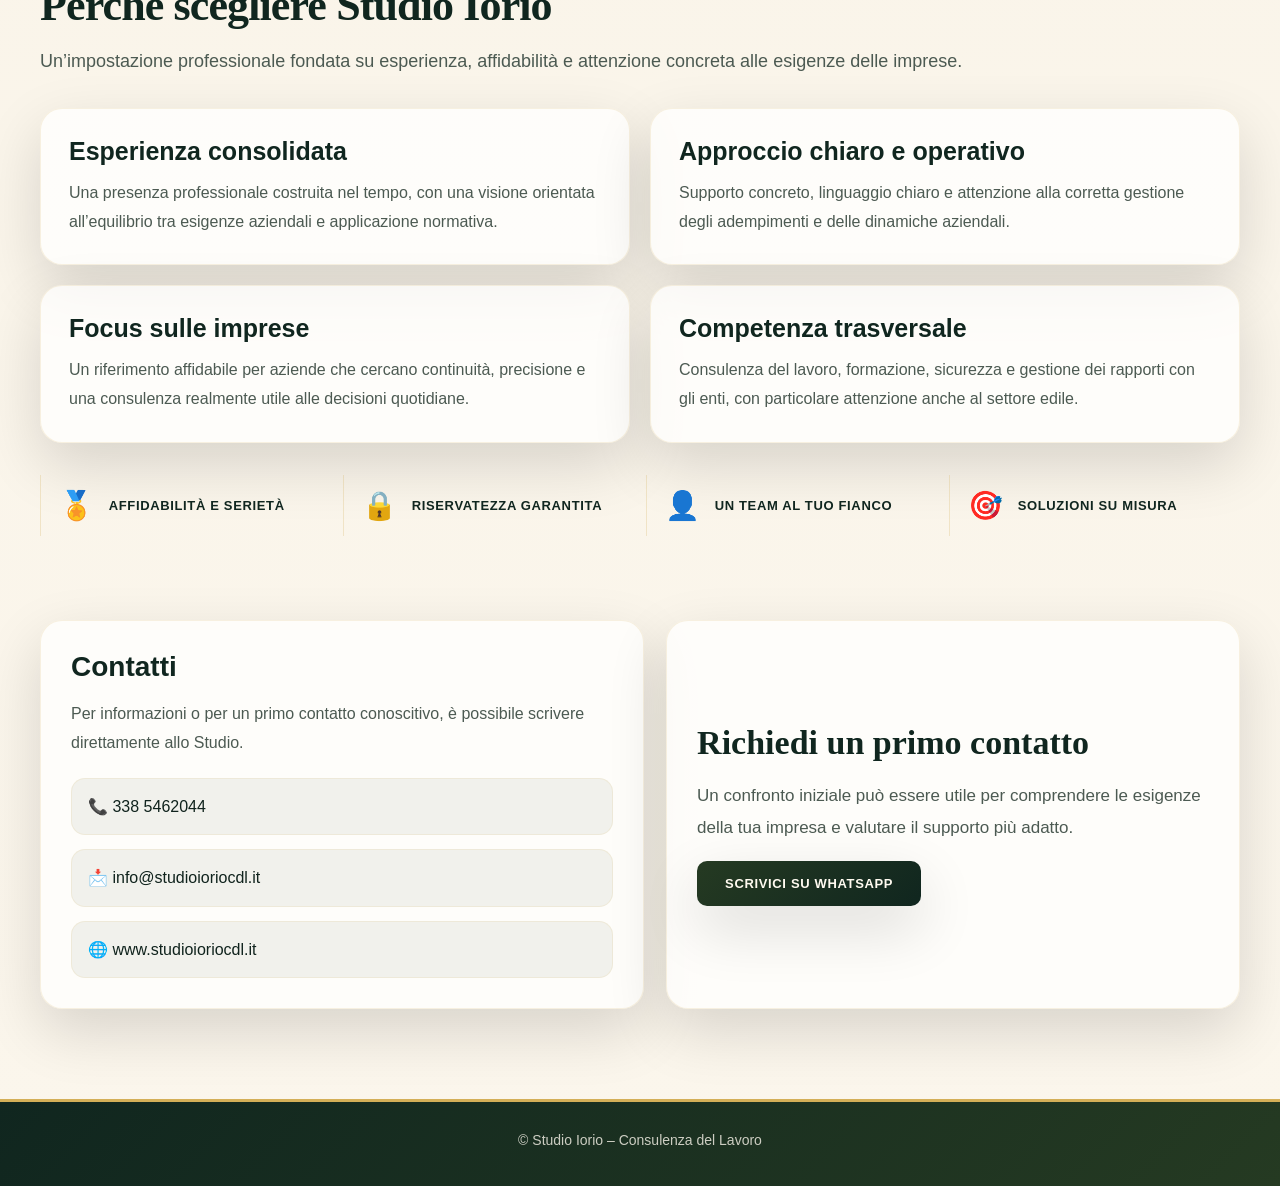
==== commit a431ddbd: "Update index.html" ====
--- a/index.html
+++ b/index.html
@@ -652,8 +652,16 @@
       </p>
 
       <div class="hero-actions">
-        <a<a class="btn btn-primary" href="https://wa.me/393385462044?text=Buongiorno%2C%20vorrei%20ricevere%20informazioni%20sui%20servizi%20dello%20Studio%20Iorio" 
-          target="_blank">Sei un imprenditore? Parla con un consulente</a>
+      <a class="btn btn-primary hero-cta" href="https://wa.me/393385462044?text=Buongiorno%2C%20vorrei%20ricevere%20informazioni%20sui%20servizi%20dello%20Studio%20Iorio" target="_blank">
+  Sei un imprenditore?<br>Parla con un consulente
+</a>
+.hero-cta{
+  min-width:280px;
+  padding:14px 30px;
+  line-height:1.45;
+  text-align:center;
+  white-space:normal;
+}
       </div>
     </div>
   </div>
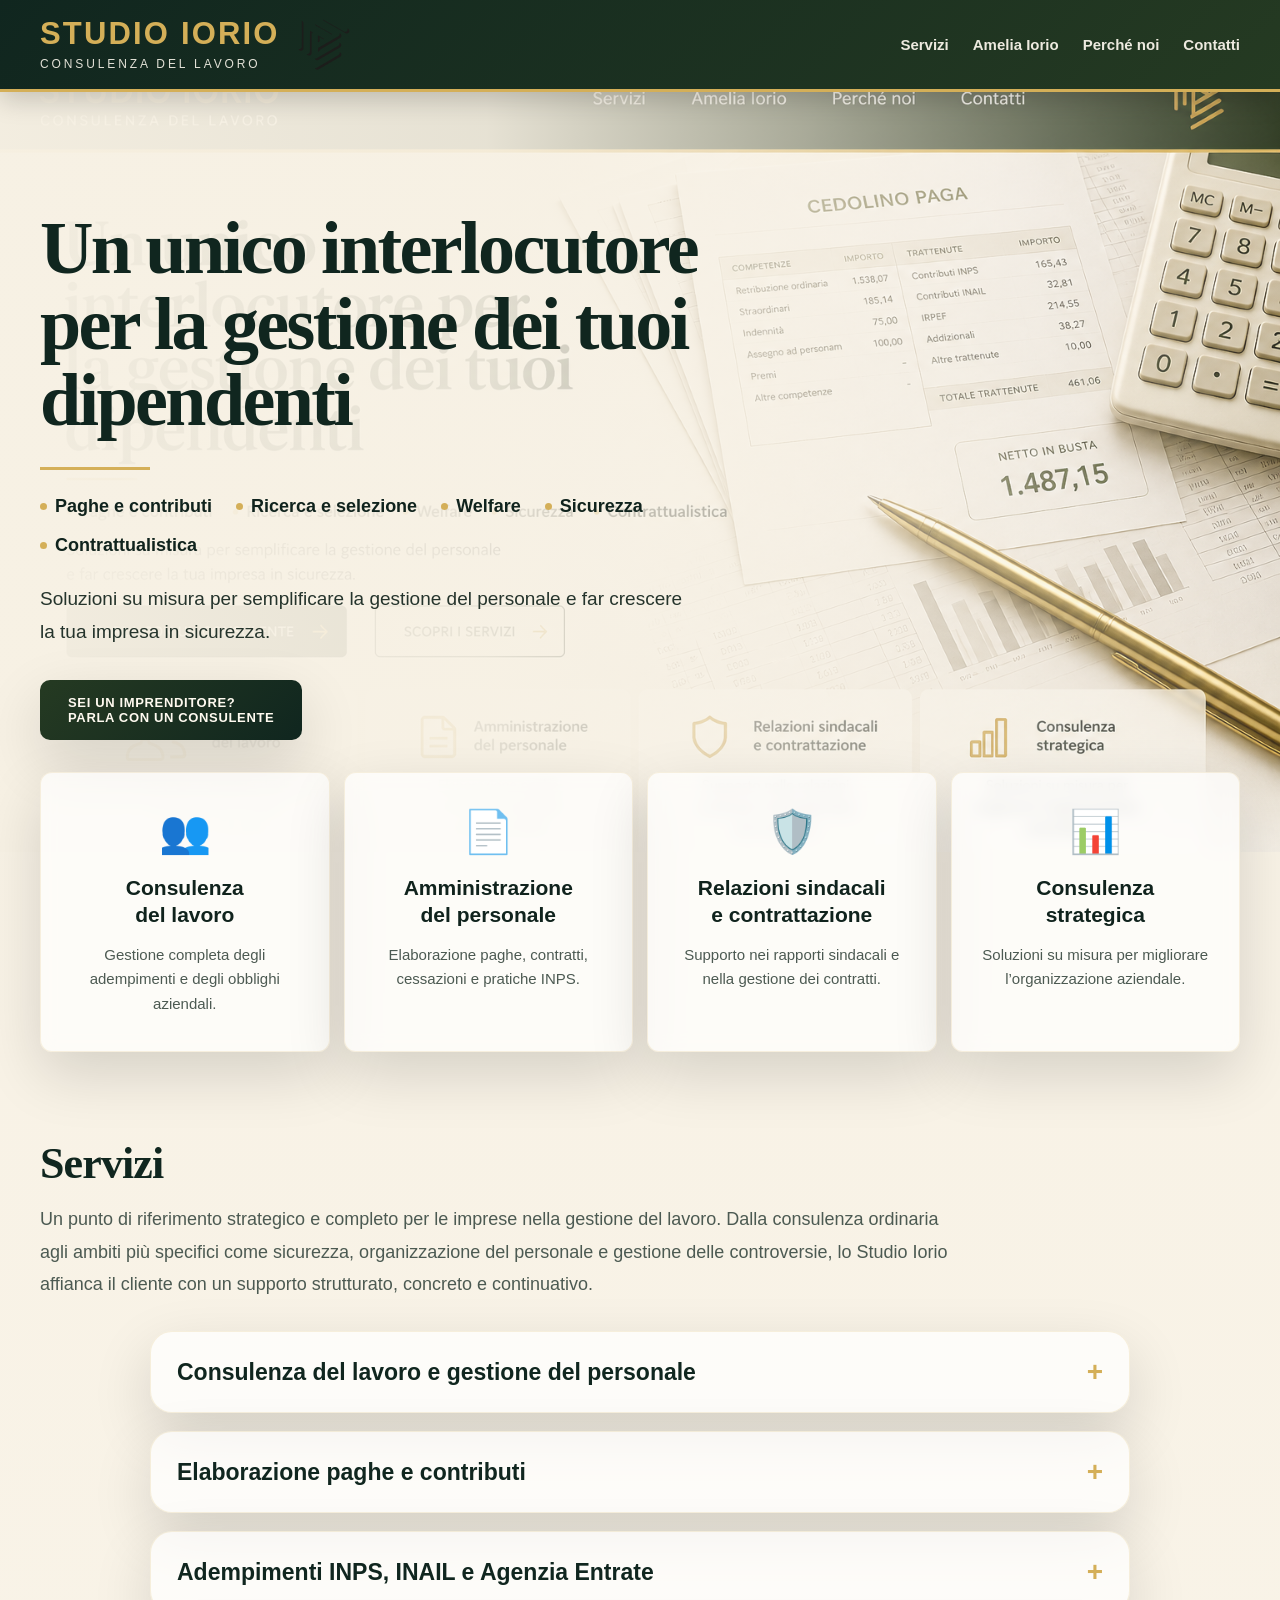
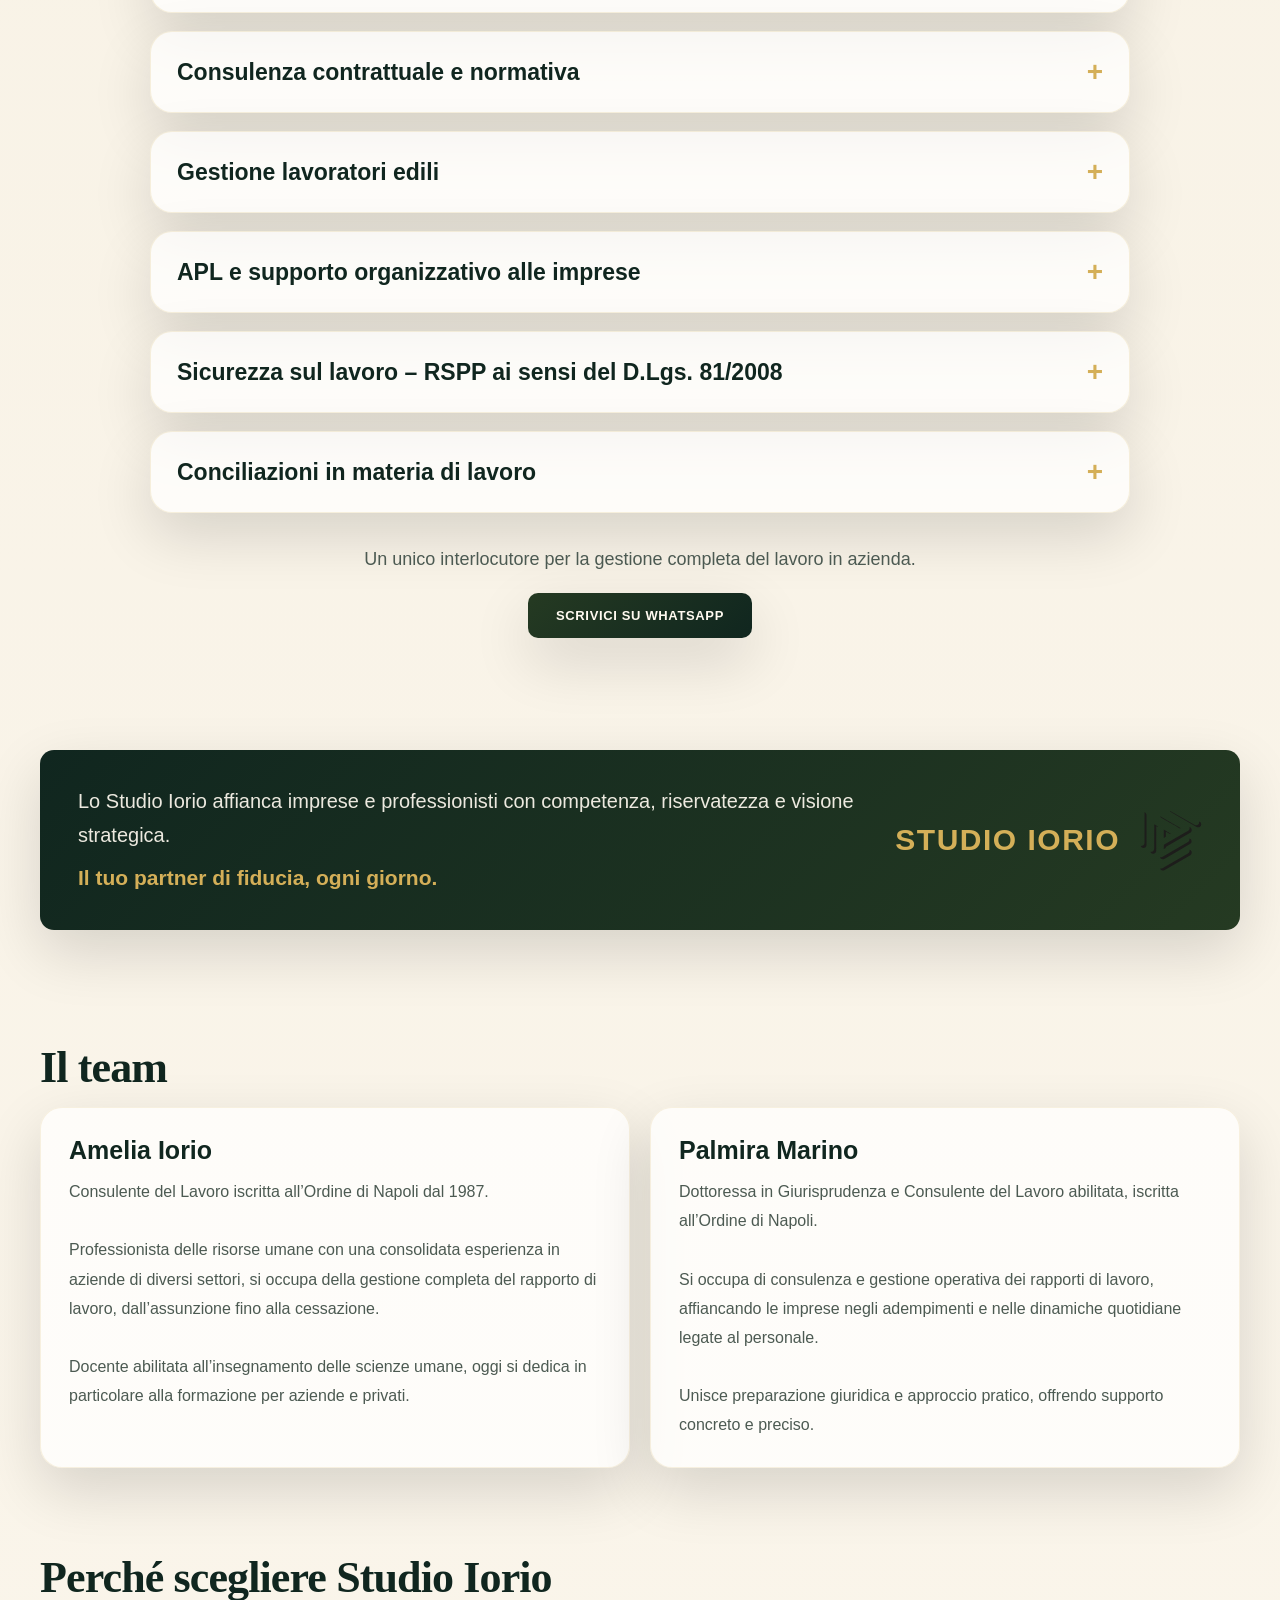
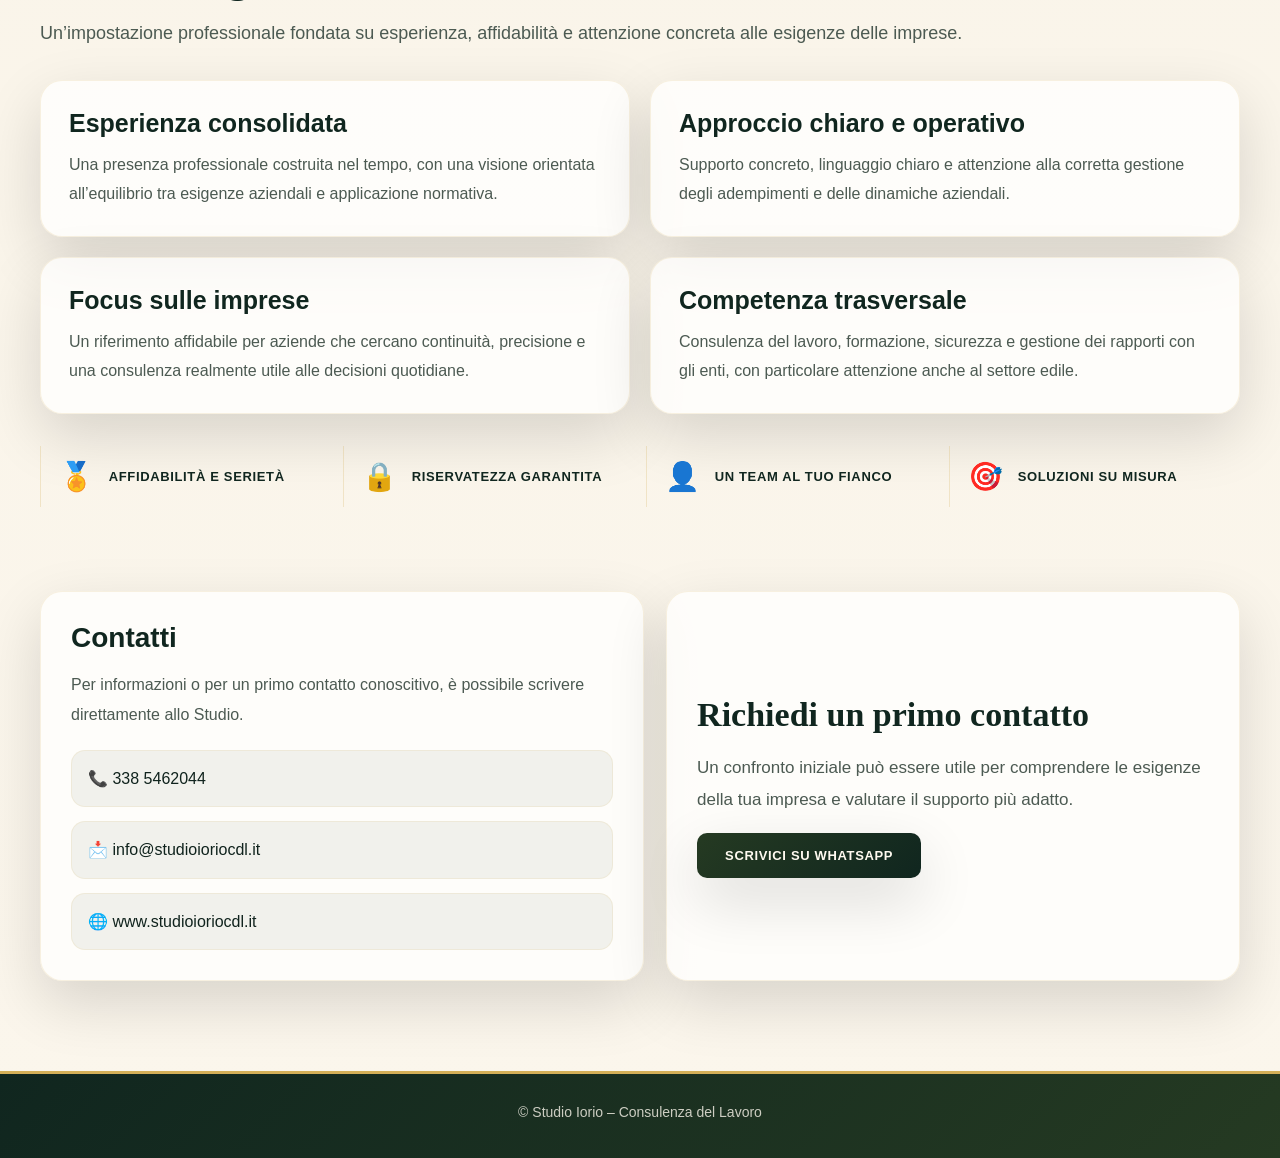
==== commit 1707e568: "Update index.html" ====
--- a/index.html
+++ b/index.html
@@ -655,13 +655,6 @@
       <a class="btn btn-primary hero-cta" href="https://wa.me/393385462044?text=Buongiorno%2C%20vorrei%20ricevere%20informazioni%20sui%20servizi%20dello%20Studio%20Iorio" target="_blank">
   Sei un imprenditore?<br>Parla con un consulente
 </a>
-.hero-cta{
-  min-width:280px;
-  padding:14px 30px;
-  line-height:1.45;
-  text-align:center;
-  white-space:normal;
-}
       </div>
     </div>
   </div>
